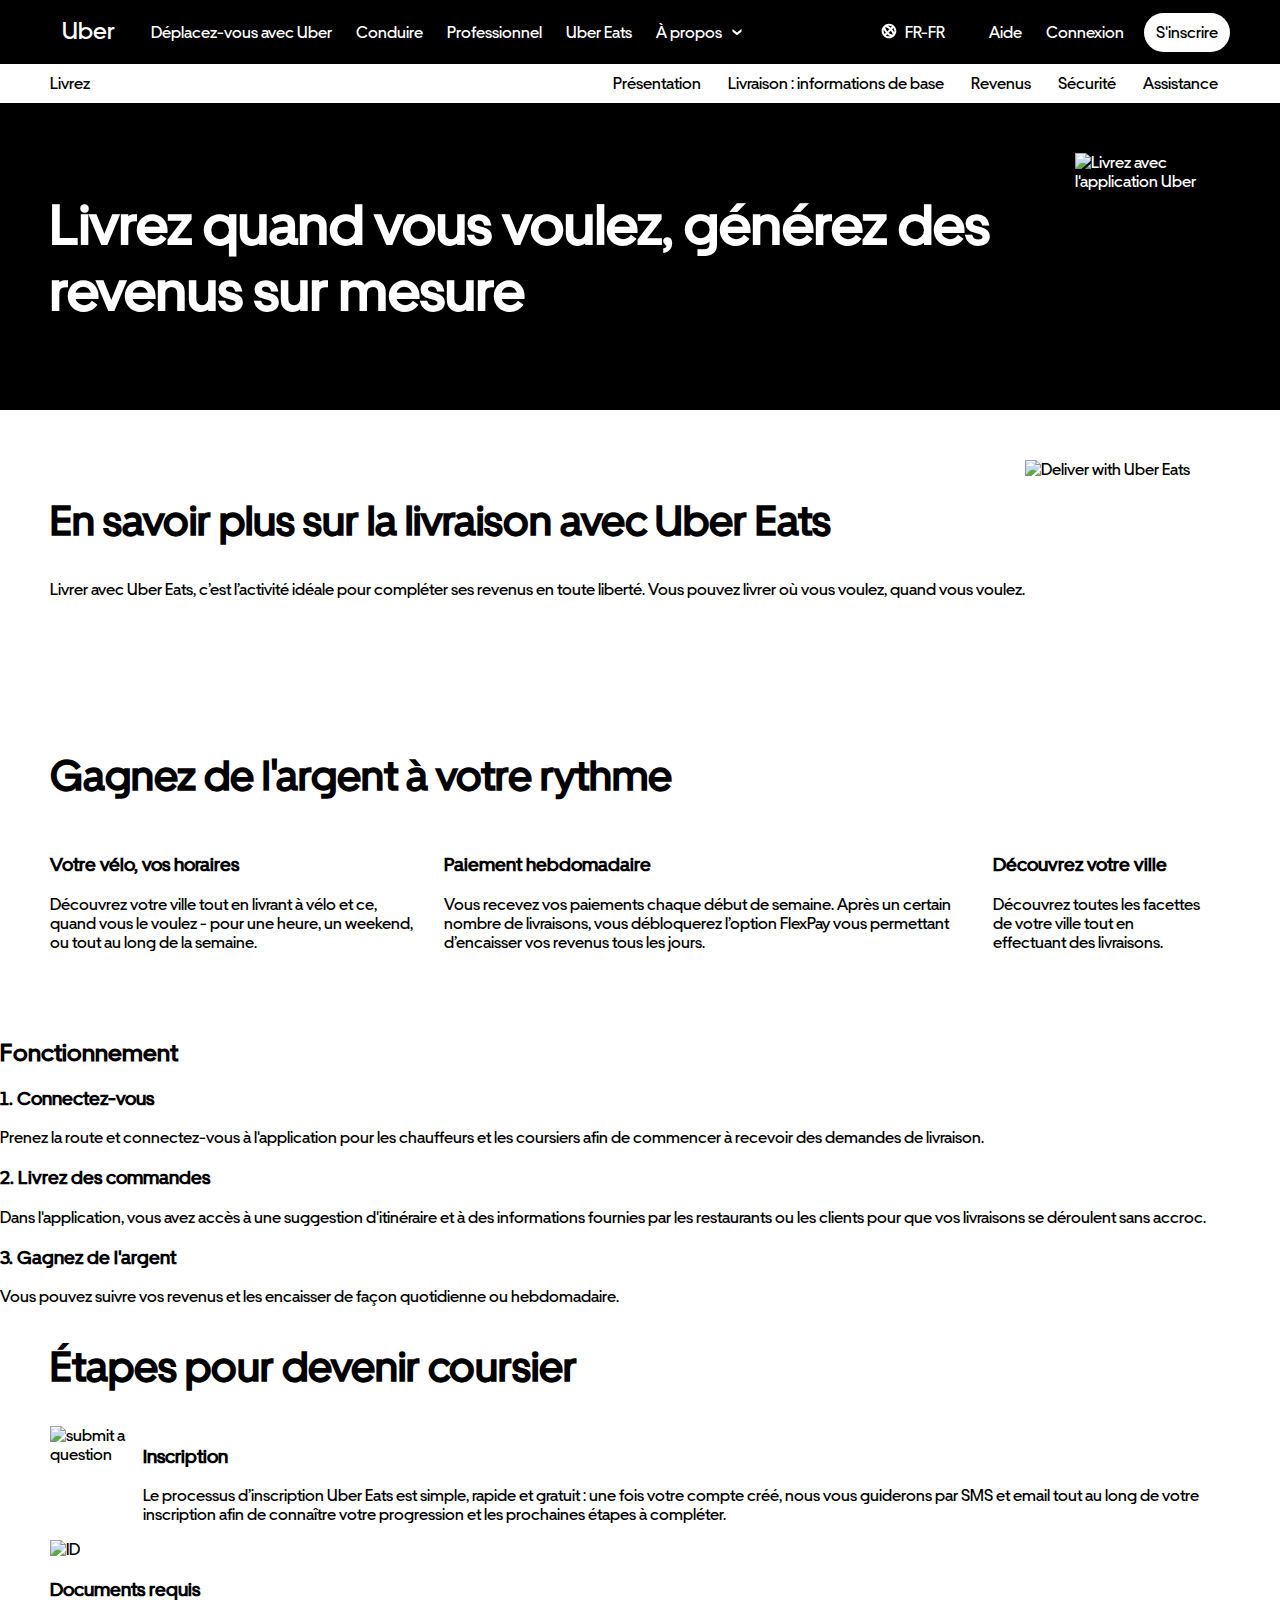
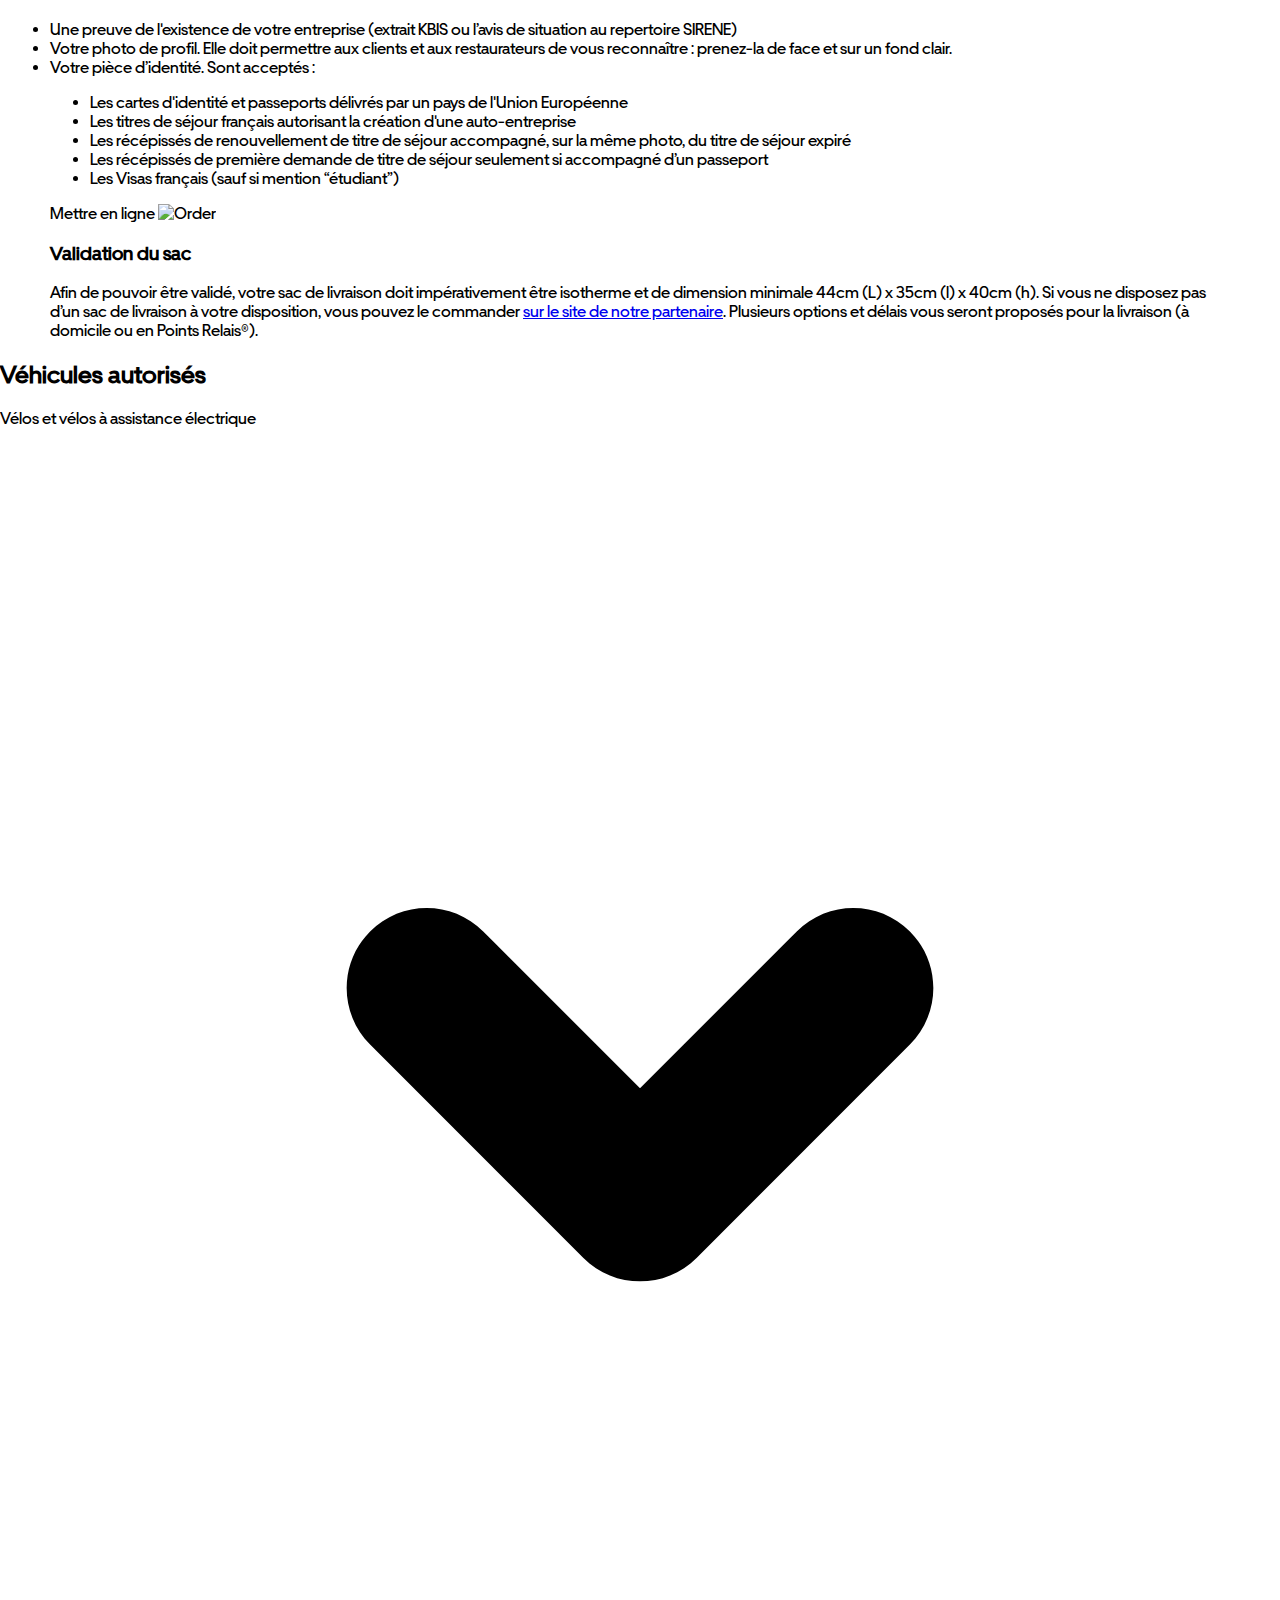
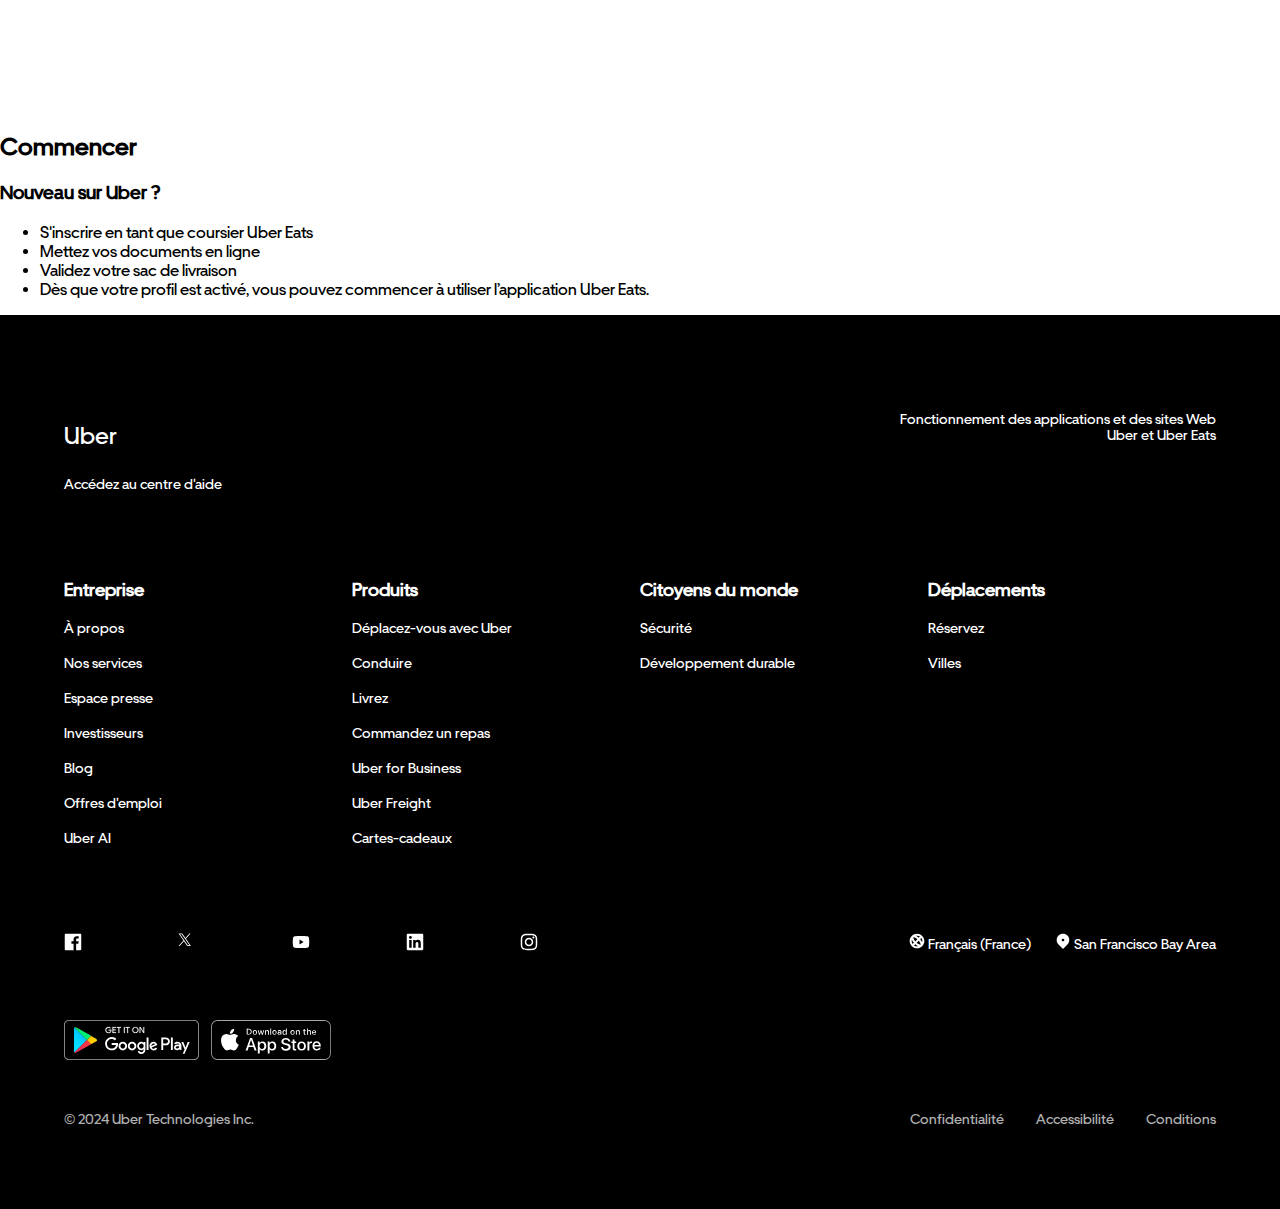
==== index.html @ 25566237 "Flèche svg dans à propos (header desktop)" ====
<!DOCTYPE html>
<html lang="en">

<head>
    <meta charset="UTF-8">
    <meta name="viewport" content="width=device-width, initial-scale=1.0">
    <link rel="stylesheet" href="index.css">
    <title>Les livraisons avec Uber Eats — Devenez votre propre patron | Uber</title>
</head>

<body>
    <!-- ###### Header by Mohamed ###### -->

    <header id="header-desktop">
        <nav class="header--top bg-black nav a-white">
            <div class="d-flex j-between px-50 header--top--container">
                <ul class="d-flex">
                    <div class="header-desktop--title m-t-auto m-b-auto"><a
                            href="https://www.uber.com/fr/fr/?uclick_id=36bb0f34-9712-4172-b954-062ac16986c2">Uber</a>
                    </div>
                    <div class="header--top--menu d-flex m-t-auto m-b-auto margin-b"><a class="bghover" href="https://m.uber.com/looking">Déplacez-vous
                            avec Uber</a> <a class="bghover" href="https://www.uber.com/fr/fr/drive/">Conduire</a> <a
                            class="bghover" href="https://www.uber.com/fr/fr/business/">Professionnel</a> <a
                            class="bghover" id="UberLink" href="https://www.ubereats.com/">Uber Eats</a>
                        <div class="d-flex header--about"> <a id="AboutLink" class="bghover" href="https://www.uber.com/fr/fr/about/">À propos <svg
                            class="c-white" width="18" height="18" viewBox="0 0 24 24" fill="white">
                            <path d="M18 8v3.8l-6 4.6-6-4.6V8l6 4.6L18 8Z" fill="currentColor"></path>
                        </svg></a><a id="MoreLink" class="bghover" href="https://www.uber.com/fr/fr/about/">Plus <svg
                            class="c-white" width="18" height="18" viewBox="0 0 24 24" fill="white">
                            <path d="M18 8v3.8l-6 4.6-6-4.6V8l6 4.6L18 8Z" fill="currentColor"></path>
                        </svg></a>  </div>
                    </div>
                </ul>
                <ul class="m-t-auto m-b-auto d-flex margin-b">
                    <a href="#" class="bghover header--lang-switcher d-flex c-white m-t-auto m-b-auto"> <svg width="16" height="16" viewBox="0 0 24 24"
                            fill="none">
                            <path
                                d="M12 1C5.9 1 1 5.9 1 12s4.9 11 11 11 11-4.9 11-11S18.1 1 12 1Zm8 11c0 .7-.1 1.4-.3 2-.6-1.5-1.6-3.1-3-4.7l1.8-1.8c1 1.3 1.5 2.8 1.5 4.5ZM6.5 6.5c1.3 0 3.6.8 6 2.9l-3.2 3.2C7.1 9.8 6.5 7.5 6.5 6.5Zm8.1 5c2.3 2.7 2.9 5 2.9 6-1.3 0-3.6-.8-6-2.9l3.1-3.1Zm1.9-6.1-1.9 1.9c-1.6-1.4-3.2-2.4-4.7-3 .7-.2 1.3-.3 2-.3 1.8 0 3.3.5 4.6 1.4ZM4 12c0-.7.1-1.4.3-2 .6 1.5 1.6 3.1 3 4.7l-1.8 1.8C4.5 15.2 4 13.7 4 12Zm3.5 6.6 1.9-1.9c1.6 1.4 3.2 2.4 4.7 3-.7.2-1.3.3-2 .3-1.8 0-3.3-.5-4.6-1.4Z"
                                fill="currentColor"></path>
                        </svg> FR-FR </a>
                    <div class="m-t-auto m-b-auto"> <a class="bghover" href="https://help.uber.com/">Aide</a></div>
                    <div class="m-t-auto m-b-auto"><a class="bghover" href="#" class="btn-login bg-none c-white border-none">Connexion</a></div>
                    <div class="m-t-auto m-b-auto"><a href="#" class="btn-register border-radius border-none">S'inscrire</a></div>
                </ul>
            </div>
        </nav>
        <nav class="nav">
            <div class="d-flex j-between my-10 px-50">
                <div> <span>Livrez</span> </div>
                <div class="margin-b"> <a class="c-black" href="https://www.uber.com/fr/fr/deliver/">Présentation</a> <a
                        class="c-black" href="https://www.uber.com/fr/fr/deliver/basics/">Livraison : informations de
                        base</a> <a class="c-black"
                        href="https://www.uber.com/fr/fr/deliver/basics/earnings/understanding-delivery-fares/">Revenus</a>
                    <a class="c-black"
                        href="https://www.uber.com/fr/fr/deliver/basics/before-you-start/staying-safe-with-the-uber-app/">Sécurité</a>
                    <a class="c-black"
                        href="https://www.uber.com/fr/fr/deliver/basics/before-you-start/how-to-get-support/">Assistance</a>
                </div>
            </div>
        </nav>
    </header>
    <header id="header-mobile">
        <nav class="header--top nav bg-black d-flex j-between px-20 py-10">
            <div class="header-mobile--title m-t-auto m-b-auto"> <a class="c-white" href="https://www.uber.com/fr/fr/">Uber</a> </div>
            <div class="d-flex">
                <div class="m-t-auto m-b-auto"><a href="#" class="btn-login bg-none c-white border-none">Connexion</a></div>
                <div class="m-t-auto m-b-auto"><a href="#" class="btn-register border-radius border-none">S'inscrire</a></div>
            </div>
        </nav>
        <nav class="d-flex px-20 py-10">
            <div>Livrez</div> <svg class="m-t-auto m-b-auto" width="10" height="10" viewBox="0 0 24 24" fill="none">
                <title>Chevron down</title>
                <path d="M22 6.9v3.8l-10 7.7-10-7.7V6.9l10 7.7 10-7.7Z" fill="currentColor"></path>
            </svg>
        </nav>
    </header>

    <!-- ###### Content by Tarek ###### -->

    <main>
        <div class="d-flex bg-black c-white p-50">
            <h1 class="size-56">Livrez quand vous voulez, générez des revenus sur mesure</h1>
            <img src="https://www.uber-assets.com/image/upload/f_auto,q_auto:eco,c_fill,h_552,w_552/v1670495515/assets/69/2878ac-8a8e-48fe-8e9a-cdcd73a3e263/original/Courier_With_Bags_v2.png"
                alt="Livrez avec l'application Uber" aria-hidden="true" role="presentation" class="css-ZwMiT">
        </div>
        <div class="d-flex p-50">
            <div>
                <h2 class="size-42">En savoir plus sur la livraison avec Uber Eats</h2>

                <p class="cmln__paragraph">Livrer avec Uber Eats, c’est l’activité idéale pour compléter ses revenus en
                    toute
                    liberté. Vous pouvez livrer où vous voulez, quand vous&nbsp;voulez.</p>
            </div>
            <img src="https://www.uber-assets.com/image/upload/f_auto,q_auto:eco,c_fill,h_368,w_552/v1617104233/assets/0e/f21ba5-c5b0-4365-a527-8640f59fbc96/original/UberIM_003072---mobile.jpg"
                alt="Deliver with Uber Eats" aria-hidden="true" role="presentation" class="css-ZwMiT">

        </div>

        <div class="p-50">
            <h2 class="size-42">Gagnez de l'argent à votre rythme</h2>

            <div id="main-div" class="d-flex">
                <div>
                    <h3 class="css-hMHLWU">Votre vélo, vos horaires</h3>

                    <p class="cmln__paragraph">Découvrez votre ville tout en livrant à vélo et ce, quand vous le voulez
                        -
                        pour une
                        heure, un weekend, ou tout au long de la&nbsp;semaine.</p>
                </div>

                <div>
                    <h3 class="css-hMHLWU">Paiement hebdomadaire</h3>

                    <p class="cmln__paragraph">Vous recevez vos paiements chaque début de semaine. Après un certain
                        nombre
                        de
                        livraisons, vous débloquerez l’option FlexPay vous permettant d’encaisser vos revenus tous
                        les&nbsp;jours.
                    </p>

                </div>

                <div>
                    <h3 class="css-hMHLWU">Découvrez votre ville</h3>

                    <p class="cmln__paragraph">Découvrez toutes les facettes de votre ville tout en effectuant
                        des&nbsp;livraisons.</p>

                </div>
            </div>
        </div>




        <h2 class="css-jmnQxd">Fonctionnement</h2>

        <h3 class="css-cEjZmB">1. Connectez-vous</h3>

        <p class="cmln__paragraph">Prenez la route et connectez-vous à l'application pour les chauffeurs et les
            coursiers afin de commencer à recevoir des demandes de&nbsp;livraison.</p>

        <h3 class="css-cEjZmB">2. Livrez des commandes</h3>

        <p class="cmln__paragraph">Dans l'application, vous avez accès à une suggestion d'itinéraire et à des
            informations fournies par les restaurants ou les clients pour que vos livraisons se déroulent
            sans&nbsp;accroc.</p>

        <h3 class="css-cEjZmB">3. Gagnez de l'argent</h3>

        <p class="cmln__paragraph">Vous pouvez suivre vos revenus et les encaisser de façon quotidienne
            ou&nbsp;hebdomadaire.</p>


            <div class="px-50">
                <h2 class="size-42">Étapes pour devenir coursier</h2>
        
                <div class="d-flex margin-b">
                    <img src="https://www.uber-assets.com/image/upload/q_auto:eco,c_fill,h_478,w_848/v1561655777/assets/85/203ae6-3d6a-4f30-8cba-4a927cf47d9c/original/DE1.2_Submit-a-question.svg"
                        alt="submit a question" aria-hidden="true" role="presentation" class="css-ZwMiT">
                    <div>
                        <h3 class="css-cEjZmB">Inscription</h3>
                        <p class="cmln__paragraph">Le processus d’inscription Uber Eats est simple, rapide et gratuit : une fois
                            votre
                            compte créé, nous vous guiderons par SMS et email tout au long de votre inscription afin de
                            connaître votre
                            progression et les prochaines étapes à&nbsp;compléter.</p>
                    </div>
                </div>
        
                <img src="https://www.uber-assets.com/image/upload/q_auto:eco,c_fill,h_478,w_848/v1561663109/assets/89/b1bb43-5127-4b22-ada7-7de135133b68/original/DE4.3_ID.svg"
                    alt="ID" aria-hidden="true" role="presentation" class="css-ZwMiT">
                <h3 class="css-cEjZmB">Documents requis</h3>
        
                <li class="cmln__list-item">Une preuve de l'existence de votre entreprise
                    (extrait KBIS ou l’avis de situation au repertoire&nbsp;SIRENE)</li>
                <li class="cmln__list-item">Votre photo de profil. Elle doit permettre aux clients et aux restaurateurs de vous
                    reconnaître : prenez-la de face et sur un fond&nbsp;clair.</li>
                <li class="cmln__list-item">Votre pièce d’identité. Sont acceptés :
                    <ul class="cmln__list">
                        <li class="cmln__list-item">Les cartes d'identité et passeports délivrés par un pays de l'Union
                            Européenne
                        </li>
                        <li class="cmln__list-item">Les titres de séjour français autorisant la création d'une auto-entreprise
                        </li>
                        <li class="cmln__list-item">Les récépissés de renouvellement de titre de séjour accompagné, sur la même
                            photo, du titre de séjour expiré</li>
                        <li class="cmln__list-item">Les récépissés de première demande de titre de séjour seulement si
                            accompagné
                            d’un passeport</li>
                        <li class="cmln__list-item">Les Visas français (sauf si mention&nbsp;“étudiant”)</li>
                    </ul>
                </li>
                <span data-testid="text-cta" class="css-ePstdz">Mettre en ligne</span>
        
                <img src="https://www.uber-assets.com/image/upload/q_auto:eco,c_fill,h_478,w_848/v1561667384/assets/a7/2bf58c-62a7-4f0a-b02a-ca7a2f1eb1c1/original/DPE2.1_order.svg"
                    alt="Order" aria-hidden="true" role="presentation" class="css-ZwMiT">
                <h3 class="css-cEjZmB">Validation du sac</h3>
                <p class="cmln__paragraph">Afin de pouvoir être validé, votre sac de livraison doit impérativement être
                    isotherme et
                    de dimension minimale 44cm (L) x 35cm (l) x 40cm (h). Si vous ne disposez pas d’un sac de livraison à votre
                    disposition, vous pouvez le commander <a class="cmln__link" href="https://uberfr.wearyourebrand.com/fr">sur
                        le
                        site de notre partenaire</a>. Plusieurs options et délais vous seront proposés pour la livraison (à
                    domicile
                    ou en Points&nbsp;Relais®).</p>
            </div>
        
            <h2 class="css-jmnQxd">Véhicules autorisés</h2>
            <div tabindex="0" role="button" aria-expanded="false" class="css-kmayiX">Vélos et vélos à assistance électrique<svg
                    viewBox="0 0 24 24" title="Expand" class="css-keOUxx">
                    <g class="css-ePdgqe"><svg data-baseweb="icon" title="Down Small" viewBox="0 0 24 24" class="css-juLsjX">
                            <title>Down Small</title>
                            <path fill-rule="evenodd" clip-rule="evenodd"
                                d="M10.9394 15.5607C11.5252 16.1464 12.4749 16.1464 13.0607 15.5607L17.0607 11.5607C17.6465 10.9749 17.6465 10.0251 17.0607 9.43934C16.4749 8.85355 15.5252 8.85355 14.9394 9.43934L12 12.3787L9.06069 9.43934C8.4749 8.85355 7.52515 8.85355 6.93937 9.43934C6.35358 10.0251 6.35358 10.9749 6.93937 11.5607L10.9394 15.5607Z">
                            </path>
                        </svg></g>
                </svg></div>
        
            <h2 class="css-jmnQxd">Commencer</h2>
        
            <h3 class="css-cEjZmB">Nouveau sur Uber ?</h3>
            <ul class="cmln__list">
                <li class="cmln__list-item">S'inscrire en tant que coursier Uber&nbsp;Eats</li>
                <li class="cmln__list-item">Mettez vos documents en&nbsp;ligne</li>
                <li class="cmln__list-item">Validez votre sac de&nbsp;livraison</li>
                <li class="cmln__list-item">Dès que votre profil est activé, vous pouvez commencer à utiliser l’application
                    Uber&nbsp;Eats.</li>
            </ul>

    </main>

    <!-- ###### Footer by Anthony ###### -->

    <footer>
        <section class="footer--top">
            <div class="footer--title">
                <p class="footer--title--text">Fonctionnement des applications et des sites Web Uber et Uber Eats</p>
            </div>
            <div class="footer--help">
                <p class="footer--help--title">Uber</p>
                <a href="#" class="help">Accédez au centre d'aide</a>
            </div>
        </section>
        <section class="footer--middle">
            <nav class="footer--menu">
                <ul class="footer--menu--categories">
                    <li class="footer--menu--category">
                        <ul class="footer--menu--category--items">
                            <li class="footer--menu--category--title">
                                <p>Entreprise</p>
                            </li>
                            <li class="footer--menu--category--item">
                                <a href="#" class="">À propos</a>
                            </li>
                            <li class="footer--menu--category--item">
                                <a href="#" class="">Nos services</a>
                            </li>
                            <li class="footer--menu--category--item">
                                <a href="#" class="">Espace presse</a>
                            </li>
                            <li class="footer--menu--category--item">
                                <a href="#" class="">Investisseurs</a>
                            </li>
                            <li class="footer--menu--category--item">
                                <a href="#" class="">Blog</a>
                            </li>
                            <li class="footer--menu--category--item">
                                <a href="#" class="">Offres d'emploi</a>
                            </li>
                            <li class="footer--menu--category--item">
                                <a href="#" class="">Uber AI</a>
                            </li>
                        </ul>
                    </li>
                    <li class="footer--menu--category">
                        <ul class="footer--menu--category--items">
                            <li class="footer--menu--category--title">
                                <p>Produits</p>
                            </li>
                            <li class="footer--menu--category--item">
                                <a href="#" class="">Déplacez-vous avec Uber</a>
                            </li>
                            <li class="footer--menu--category--item">
                                <a href="#" class="">Conduire</a>
                            </li>
                            <li class="footer--menu--category--item">
                                <a href="#" class="">Livrez</a>
                            </li>
                            <li class="footer--menu--category--item">
                                <a href="#" class="">Commandez un repas</a>
                            </li>
                            <li class="footer--menu--category--item">
                                <a href="#" class="">Uber for Business</a>
                            </li>
                            <li class="footer--menu--category--item">
                                <a href="#" class="">Uber Freight</a>
                            </li>
                            <li class="footer--menu--category--item">
                                <a href="#" class="">Cartes-cadeaux</a>
                            </li>
                        </ul>
                    </li>
                    <li class="footer--menu--category">
                        <ul class="footer--menu--category--items">
                            <li class="footer--menu--category--title">
                                <p>Citoyens du monde</p>
                            </li>
                            <li class="footer--menu--category--item">
                                <a href="#" class="">Sécurité</a>
                            </li>
                            <li class="footer--menu--category--item">
                                <a href="#" class="">Développement durable</a>
                            </li>
                        </ul>
                    </li>
                    <li class="footer--menu--category">
                        <ul class="footer--menu--category--items">
                            <li class="footer--menu--category--title">
                                <p>Déplacements</p>
                            </li>
                            <li class="footer--menu--category--item">
                                <a href="#" class="">Réservez</a>
                            </li>
                            <li class="footer--menu--category--item">
                                <a href="#" class="">Villes</a>
                            </li>
                        </ul>
                    </li>
                </ul>
            </nav>
        </section>
        <section class="footer--bottom">
            <div class="uber--networks">
                <div class="socialmedia">
                    <a href="" id="facebook">
                        <svg width="1em" height="1em" viewBox="0 0 24 24" fill="none">
                            <title>facebook</title>
                            <path
                                d="M21.79 1H2.21C1.54 1 1 1.54 1 2.21v19.57c0 .68.54 1.22 1.21 1.22h10.54v-8.51H9.9v-3.33h2.86V8.71c0-2.84 1.74-4.39 4.27-4.39.85 0 1.71.04 2.56.13v2.97h-1.75c-1.38 0-1.65.65-1.65 1.62v2.12h3.3l-.43 3.33h-2.89V23h5.61c.67 0 1.21-.54 1.21-1.21V2.21C23 1.54 22.46 1 21.79 1Z"
                                fill="currentColor">
                            </path>
                        </svg>
                    </a>
                    <a href="" id="twitter"><svg width="1em" height="1em" viewBox="0 0 24 24" fill="none">
                            <svg width="1em" height="1em" viewBox="0 0 24 24" fill="none">
                                <title>twitter</title>
                                <path
                                    d="M14.094 10.317 22.28 1H20.34l-7.11 8.088L7.557 1H1.01l8.583 12.231L1.01 23H2.95l7.503-8.543L16.446 23h6.546M3.649 2.432h2.978L20.34 21.639h-2.98"
                                    fill="currentColor">
                                </path>
                            </svg>
                    </a>
                    <a href="" id="youtube">
                        <svg width="1em" height="1em" viewBox="0 0 24 24" fill="none">
                            <title>youtube</title>
                            <path
                                d="M23 12s0-3.85-.46-5.58c-.25-.95-1-1.7-1.94-1.96C18.88 4 12 4 12 4s-6.88 0-8.6.46c-.95.25-1.69 1.01-1.94 1.96C1 8.15 1 12 1 12s.04 3.85.5 5.58c.25.95 1 1.7 1.95 1.96 1.71.46 8.59.46 8.59.46s6.88 0 8.6-.46c.95-.25 1.69-1.01 1.94-1.96.46-1.73.42-5.58.42-5.58Zm-13 3.27V8.73L15.5 12 10 15.27Z"
                                fill="currentColor">
                            </path>
                        </svg>
                    </a>
                    <a href="" id="linkedin">
                        <svg width="1em" height="1em" viewBox="0 0 24 24" fill="none">
                            <title>linkedin</title>
                            <path
                                d="M21.37 1H2.62C1.73 1 1 1.71 1 2.58v18.83c0 .88.73 1.59 1.62 1.59h18.75c.9 0 1.63-.71 1.63-1.59V2.58C23 1.71 22.27 1 21.37 1ZM7.53 19.75H4.26V9.25h3.27v10.5ZM5.89 7.81C4.85 7.81 4 6.96 4 5.92s.84-1.89 1.89-1.89c1.04 0 1.89.85 1.89 1.89.01 1.04-.84 1.89-1.89 1.89Zm13.86 11.94h-3.26v-5.1c0-1.22-.02-2.78-1.7-2.78-1.7 0-1.96 1.33-1.96 2.7v5.19H9.57V9.26h3.13v1.43h.04c.44-.83 1.5-1.7 3.09-1.7 3.3 0 3.91 2.17 3.91 5v5.76h.01Z"
                                fill="currentColor">
                            </path>
                        </svg>
                    </a>
                    <a href="" id="instagram">
                        <svg width="1em" height="1em" viewBox="0 0 24 24" fill="none">
                            <title>instagram</title>
                            <g fill="currentColor">
                                <path
                                    d="M21.15 2.85C19.05.74 16.23 1 12 1 8.04 1 5 .69 2.85 2.85.74 4.95 1 7.77 1 12c0 3.95-.31 7 1.85 9.15C4.95 23.26 7.77 23 12 23c3.96 0 7 .31 9.15-1.85C23.25 19.05 23 16.23 23 12c0-4.31.24-7.07-1.85-9.15Zm-1.4 16.9c-1.37 1.37-3.18 1.27-7.75 1.27-4.29 0-6.34.15-7.75-1.27-1.44-1.44-1.27-3.51-1.27-7.75 0-4.23-.15-6.33 1.27-7.75C5.66 2.84 7.6 2.98 12 2.98c4.23 0 6.33-.15 7.75 1.27 1.38 1.38 1.27 3.22 1.27 7.75 0 4.24.15 6.34-1.27 7.75Z">
                                </path>
                                <path
                                    d="M12 6.35a5.65 5.65 0 1 0 .001 11.301A5.65 5.65 0 0 0 12 6.35Zm0 9.32c-2.02 0-3.67-1.64-3.67-3.67 0-2.03 1.64-3.67 3.67-3.67 2.03 0 3.67 1.64 3.67 3.67 0 2.02-1.65 3.67-3.67 3.67ZM17.87 4.81c-.73 0-1.32.59-1.32 1.32 0 .73.59 1.32 1.32 1.32.73 0 1.32-.59 1.32-1.32 0-.73-.59-1.32-1.32-1.32Z">
                                </path>
                            </g>
                        </svg>
                    </a>
                </div>
                <div class="location-info">
                    <a href="#" class="location--info--language">
                        <svg width="16" height="16" viewBox="0 0 24 24" fill="none">
                            <title>Globe</title>
                            <path
                                d="M12 1C5.9 1 1 5.9 1 12s4.9 11 11 11 11-4.9 11-11S18.1 1 12 1Zm8 11c0 .7-.1 1.4-.3 2-.6-1.5-1.6-3.1-3-4.7l1.8-1.8c1 1.3 1.5 2.8 1.5 4.5ZM6.5 6.5c1.3 0 3.6.8 6 2.9l-3.2 3.2C7.1 9.8 6.5 7.5 6.5 6.5Zm8.1 5c2.3 2.7 2.9 5 2.9 6-1.3 0-3.6-.8-6-2.9l3.1-3.1Zm1.9-6.1-1.9 1.9c-1.6-1.4-3.2-2.4-4.7-3 .7-.2 1.3-.3 2-.3 1.8 0 3.3.5 4.6 1.4ZM4 12c0-.7.1-1.4.3-2 .6 1.5 1.6 3.1 3 4.7l-1.8 1.8C4.5 15.2 4 13.7 4 12Zm3.5 6.6 1.9-1.9c1.6 1.4 3.2 2.4 4.7 3-.7.2-1.3.3-2 .3-1.8 0-3.3-.5-4.6-1.4Z"
                                fill="currentColor"></path>
                        </svg>
                        <span>Français (France)</span>
                    </a>
                    <a href="#" class="location--info--country">
                        <svg width="16" height="16" viewBox="0 0 24 24" fill="none">
                            <title>Location marker</title>
                            <path
                                d="M18.7 3.8C15 .1 9 .1 5.3 3.8c-3.7 3.7-3.7 9.8 0 13.5L12 24l6.7-6.8c3.7-3.6 3.7-9.7 0-13.4ZM12 12.5c-1.1 0-2-.9-2-2s.9-2 2-2 2 .9 2 2-.9 2-2 2Z"
                                fill="currentColor"></path>
                        </svg>
                        <span>San Francisco Bay Area</span>
                    </a>
                </div>
            </div>
            <div class="download-app">
                <a href=""><img src="./googleplay.svg" alt="Télécharger l'application Uber pour Android"
                        role="presentation" aria-hidden="true">
                </a>
                <a href=""><img src="./appstore.svg" alt="Télécharger l'application Uber pour iOS" role="presentation"
                        aria-hidden="true">
                </a>
            </div>
            <div class="copyright-links">
                <div class="copyright-links--left">
                    <span>© 2024 Uber Technologies Inc.</span>
                </div>
                <div class="copyright-links--right">
                    <a href="">Confidentialité</a>
                    <a href="">Accessibilité</a>
                    <a href="">Conditions</a>
                </div>
            </div>
        </section>
    </footer>
</body>

</html>
---- index.css ----
/* ------------ GENERAL ------------ */

@font-face {
    font-family: 'Uber Move';
    src: url(./UberMoveMedium.otf);
}

@font-face {
    font-family: 'Uber Move Bold';
    src: url(./UberMoveBold.otf);
}

:root {
    --noir: #000000;
    --blanc: #ffffff;
    --grisclair: #e2e2e2;
    --gris: #afafaf;
    --grisfonce: #282828;
    --grismoyen: #4b4b4b;
    --font1: 'Uber Move', 'Helvetica', 'Arial', sans-serif;
}

body {
    font-family: var(--font1);
    margin: 0;
}

/* ------------ HEADER ------------ */

/* nav */
header ul {
    padding: 0;
}

header .nav a {
    text-decoration: none;
}

header .a-white a {
    color: white;
}

/* background */
.bg-black {
    background-color: #000000;
}

.bg-none {
    background: none;
}

/* color*/
.c-white {
    color: white;
}

.c-black {
    color: black;
}

/* text */
.text-decoration-none {
    text-decoration: none;
}

.j-around {
    justify-content: space-around;
}

.j-between {
    justify-content: space-between;
}

/* display */
.d-flex {
    display: flex;
}

/*margin*/
.my-10 {
    margin-top: 10px;
    margin-bottom: 10px;
}

.m-t-auto {
    margin-top: auto;
}

.m-b-auto {
    margin-bottom: auto;
}

.px-20 {
    padding-left: 20px;
    padding-right: 20px;
}

.py-10 {
    padding-top: 10px;
    padding-bottom: 10px;
}

.px-50 {
    padding-left: 50px;
    padding-right: 50px;
}

/* border */
.border-none {
    border: none;
}

.border-radius {
    border-radius: 20px 20px;
    padding-top: 5px;
    padding-bottom: 5px;
    padding-left: 10;
    padding-right: 10px;
}

#header-mobile {
    display: none;
}

#header-mobile .header--top {
    height: 44px;
}

#header-desktop .header--top {
    height: 64px;
    display: flex;
    align-items: center;
}

#header-desktop .header--top--container {
    min-width: 1081px;
    max-width: 1280px;
    margin: auto;
    justify-content: space-between;
    width: 100%;
    height: 100%;
}

#header-desktop .header--top--menu {
    height: 29px;
    align-items: center;
}

.header-desktop--title, .header-mobile--title {
    font-size: 24px;
}

.header-desktop--title {
    margin-right: 12px;
    position: relative;
    bottom: 2px;
}

header .btn-login, header .btn-register {
    padding: 10px 12px;
    font-family: var(--font1);
    text-decoration: none;
}

#header-desktop .btn-register {
    margin-left: 8px;
}

header .btn-register {
    color: var(--noir) !important;
    background-color: var(--blanc);
}

header .btn-register:hover {
    background-color: var(--grisclair);
}

header .header--lang-switcher {
    gap: 8px;
    margin-right: 20px;;
}

#header-desktop a {
    padding: 10px 12px;
    border-radius: 30px;
    transition: all 0.5s;
}

.header--about {
    align-items: center;
}

#header-desktop a.bghover:hover {
    background-color: var(--grisfonce) !important;
}

#AboutLink {
    display: flex;
    gap: 6px;
}

#MoreLink {
    display: none;
}

/*-------- MAIN --------- */

/* display */
.d-flex {
    display: flex;
}

/*background*/
.bg-black {
    background-color: black;
}

/* color */
.c-white {
    color: white;
}

.p-50 {
    padding: 50px;
}

.size-56 {
    font-size: 56px;
}

.size-42 {
    font-size: 42px;
}

#main-div>div {
    margin-right: 20px;
}

/* ------------ FOOTER ------------ */

footer {
    background-color: var(--noir);
    color: var(--blanc);
    width: 100%;
    position: absolute;
    left: 0;
    width: 1280px;
    padding: 64px calc(50% - 640px);
}

footer section {
    margin: auto;
    max-width: 1152px;
    padding: 18px 12px;
}

footer ul {
    list-style-type: none;
}

footer * a,
footer * p {
    font-size: 14px;
}

footer * a {
    text-decoration: none;
    color: var(--blanc);
}

footer section.footer--top {
    display: flex;
    justify-content: space-between;
}

footer div.footer--title {
    order: 2;
    text-align: right;
    width: 30%;
}

div.footer--help {
    height: 112px;
}

p.footer--help--title {
    font-size: 24px;
}

footer nav.footer--menu ul.footer--menu--categories {
    display: flex;
    justify-content: space-between;
    padding-left: 0;
    width: 100%;
    flex: 1 1 0px;
}

footer nav.footer--menu li {
    padding-left: 0;
    flex-basis: 100%;
}

footer nav.footer--menu ul {
    padding-left: 0;
}

footer li.footer--menu--category--title p {
    font-size: 18px;
    font-weight: bold;
}

footer li.footer--menu--category--item {
    margin-bottom: 16px;
}

footer div.uber--networks {
    display: flex;
    justify-content: space-between;
    padding: 18px 0;
}

footer div.uber--networks div.socialmedia {
    display: flex;
    width: 60%;
    gap: 96px;
    justify-content: left;
}

footer div.uber--networks div.socialmedia svg {
    font-size: 18px;
}

footer div.uber--networks div.location-info {
    display: flex;
    width: 40%;
    gap: 24px;
    justify-content: right;
}

footer div.download-app {
    display: flex;
    gap: 12px;
    justify-content: left;
    padding: 48px 0;
}

footer div.download-app img {
    height: 40px;
}

footer div.copyright-links {
    color: var(--gris);
    font-size: 14px;
    font-weight: 100;
    display: flex;
    justify-content: space-between;
}

footer div.copyright-links--right {
    display: flex;
    justify-content: right;
    gap: 32px;
    width: 70%;
}

footer div.copyright-links--right a {
    color: var(--gris);
    font-size: 14px;
    font-weight: 100;
}

/* ------------ RESPONSIVE ------------ */

@media screen and (max-width: 1204px) {
    #MoreLink, #UberLink {
        display: none;
    }

    #AboutLink {
        display: initial;
    }
}

@media screen and (max-width: 1174px) {
    #UberLink, #AboutLink {
        display: none;
    }

    #MoreLink {
        display: initial;
    }
}

@media screen and (max-width: 1135px) {
    #header-desktop {
        display: none;
    }

    #header-mobile {
        display: block;
    }

    footer {
        padding: 24px !important;
        width: 100% !important;
    }

    footer section {
        max-width: calc(100% - 8px);
    }

    footer section.footer--top,
    footer div.uber--networks,
    footer div.copyright-links {
        flex-direction: column;
    }

    p.footer--title--text {
        text-align: left;
    }

    ul.footer--menu--categories {
        width: 68% !important;
        flex-wrap: wrap;
    }

    li.footer--menu--category {
        flex-basis: 50% !important;
    }

    footer div.location-info {
        flex-direction: column;
        margin: 48px 0 14px 0;
        gap: 16px !important;
    }

    footer div.copyright-links {
        flex-direction: column;
    }

    footer div.copyright-links--right {
        justify-content: left !important;
        margin-top: 48px;
    }
}

@media screen and (max-width: 600px) {
    ul.footer--menu--categories {
        width: 68% !important;
        flex-wrap: wrap;
    }

    li.footer--menu--category {
        flex-basis: 100% !important;
    }

    footer div.socialmedia {
        justify-content: space-between !important;
        width: calc(100% - 48px) !important;
        gap: initial !important;
    }
}
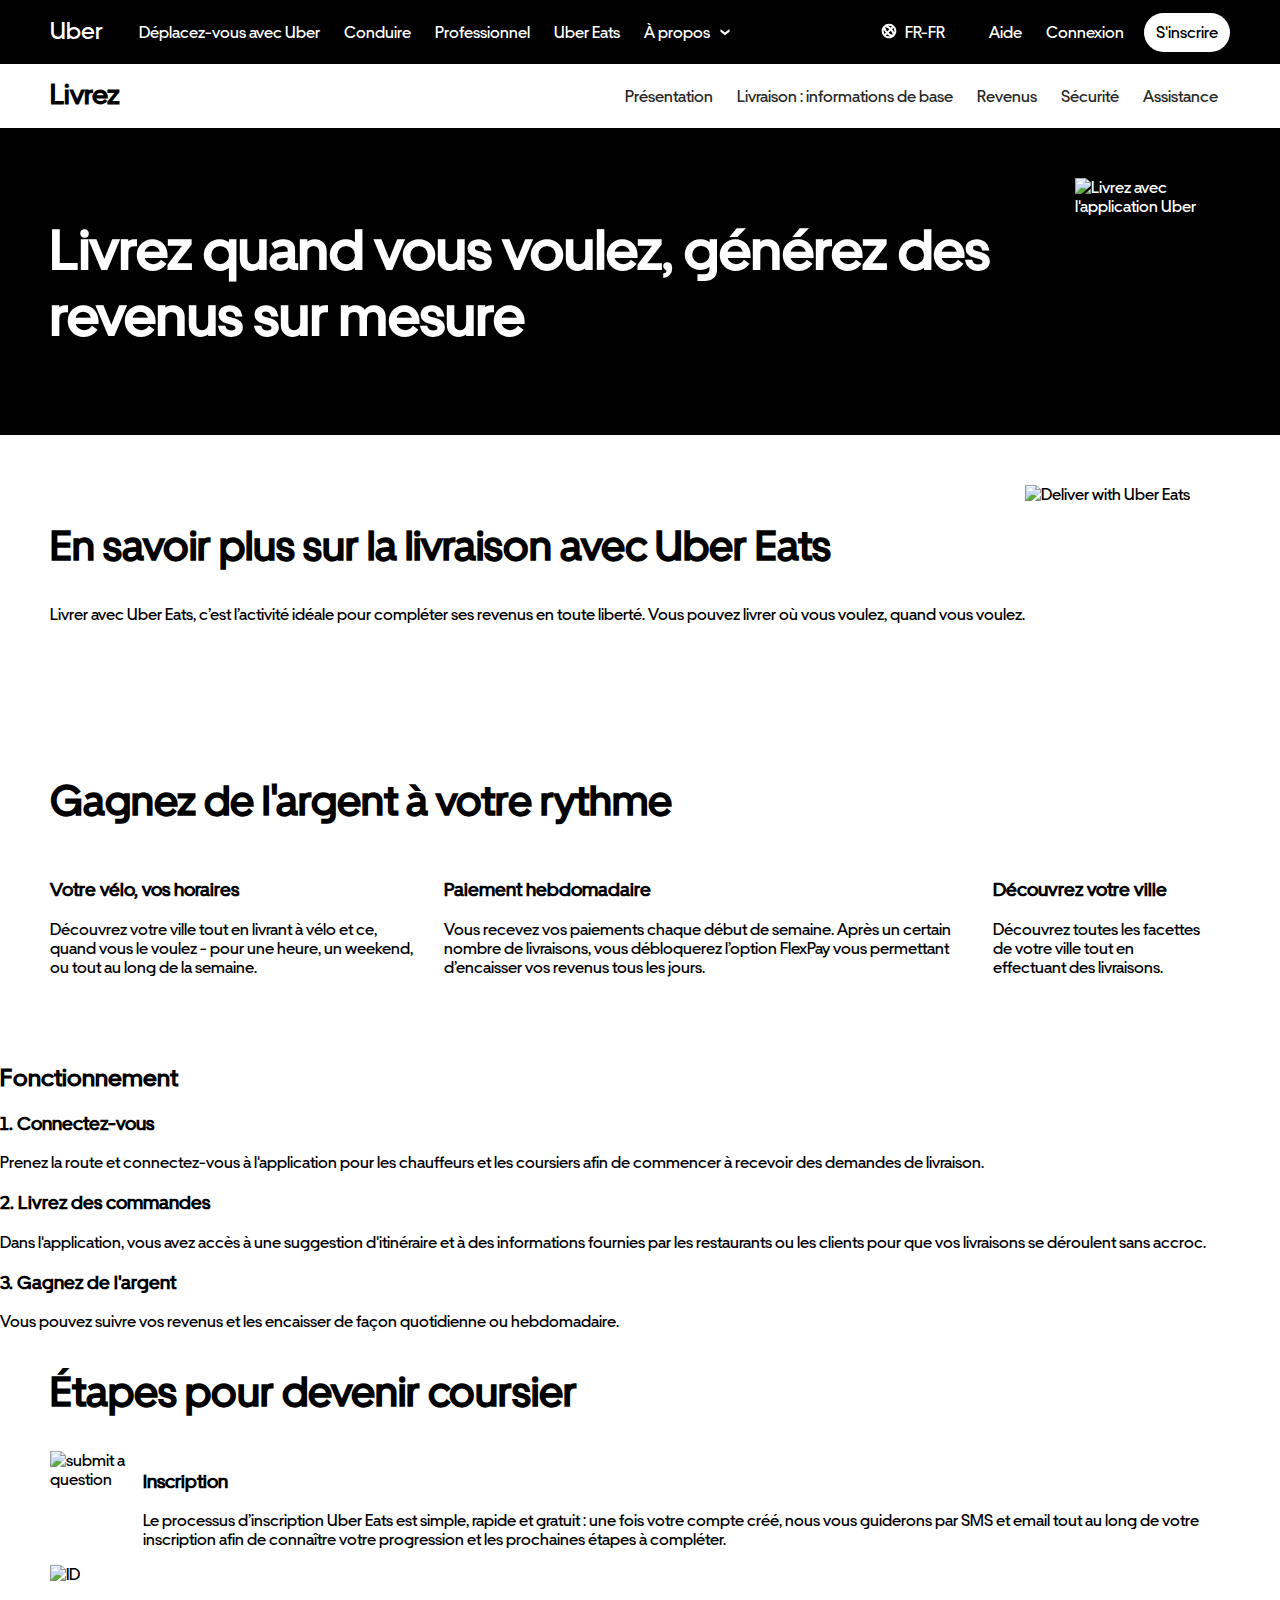
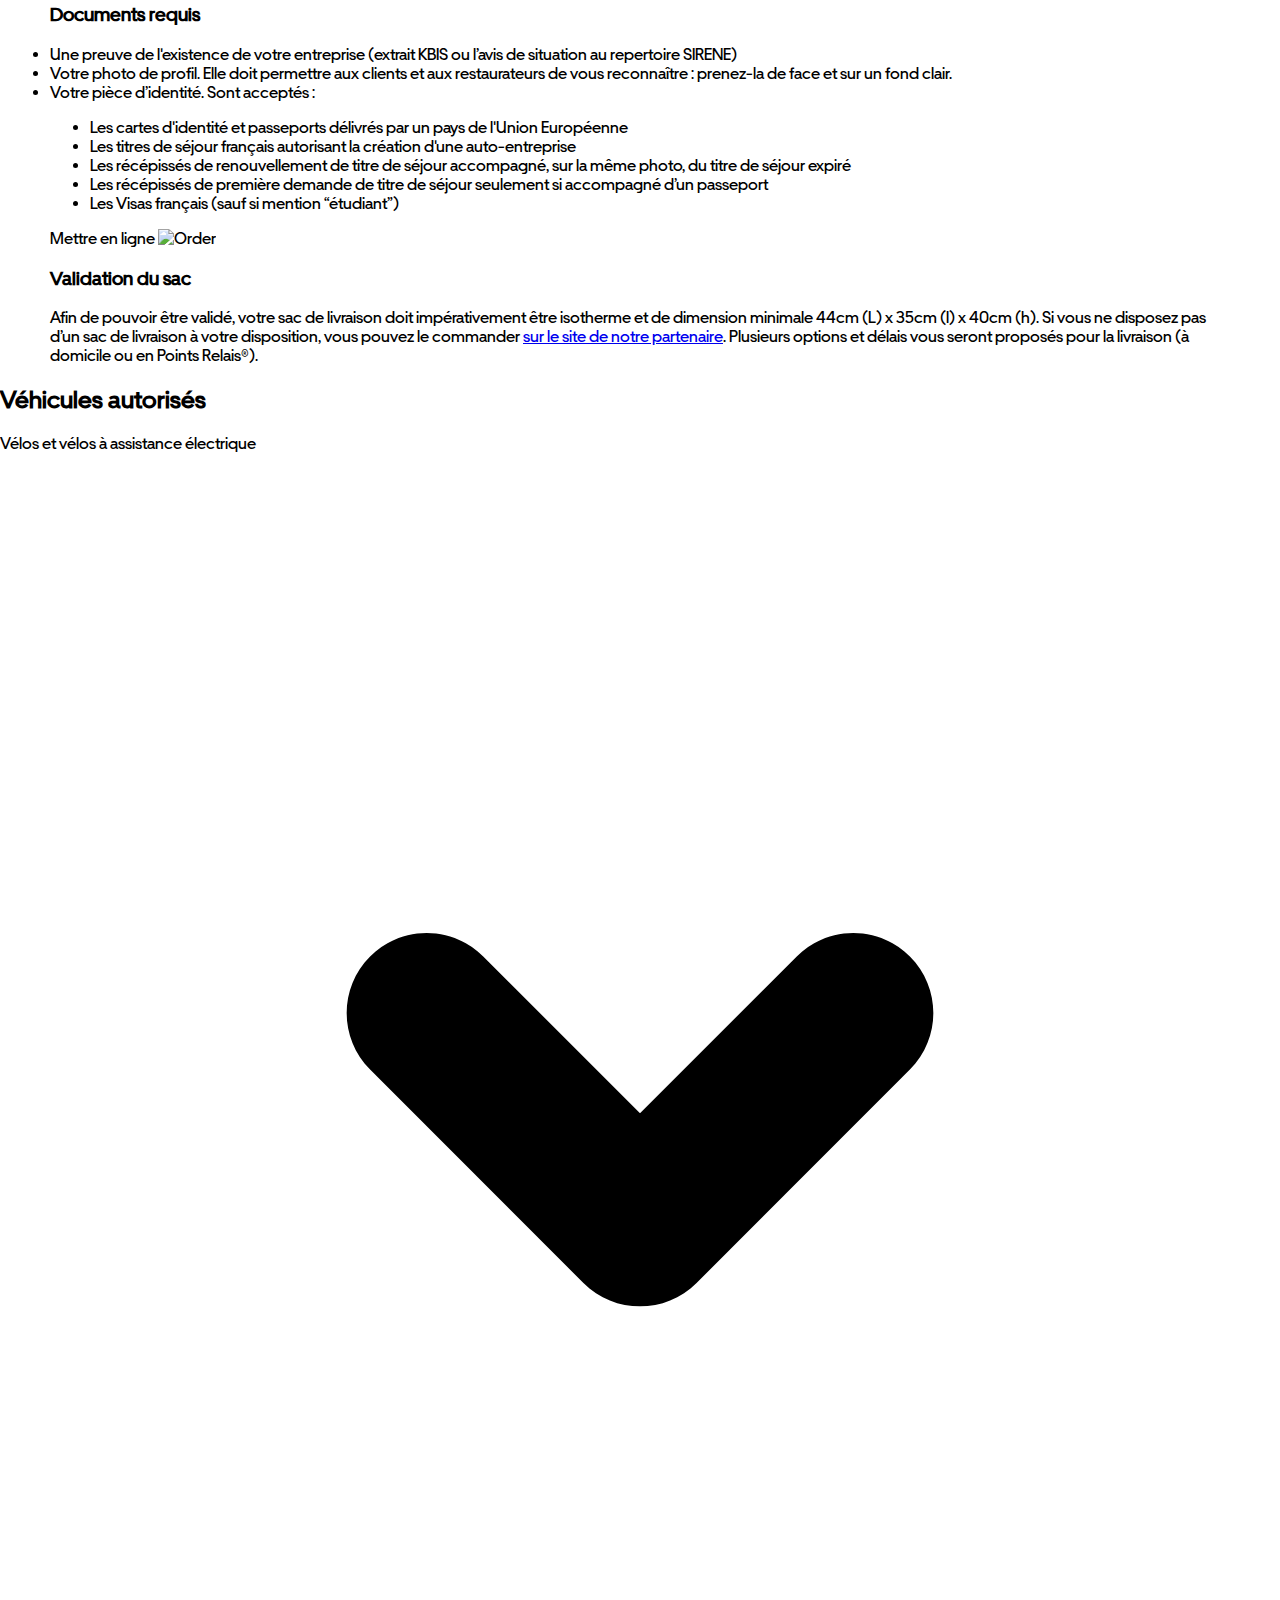
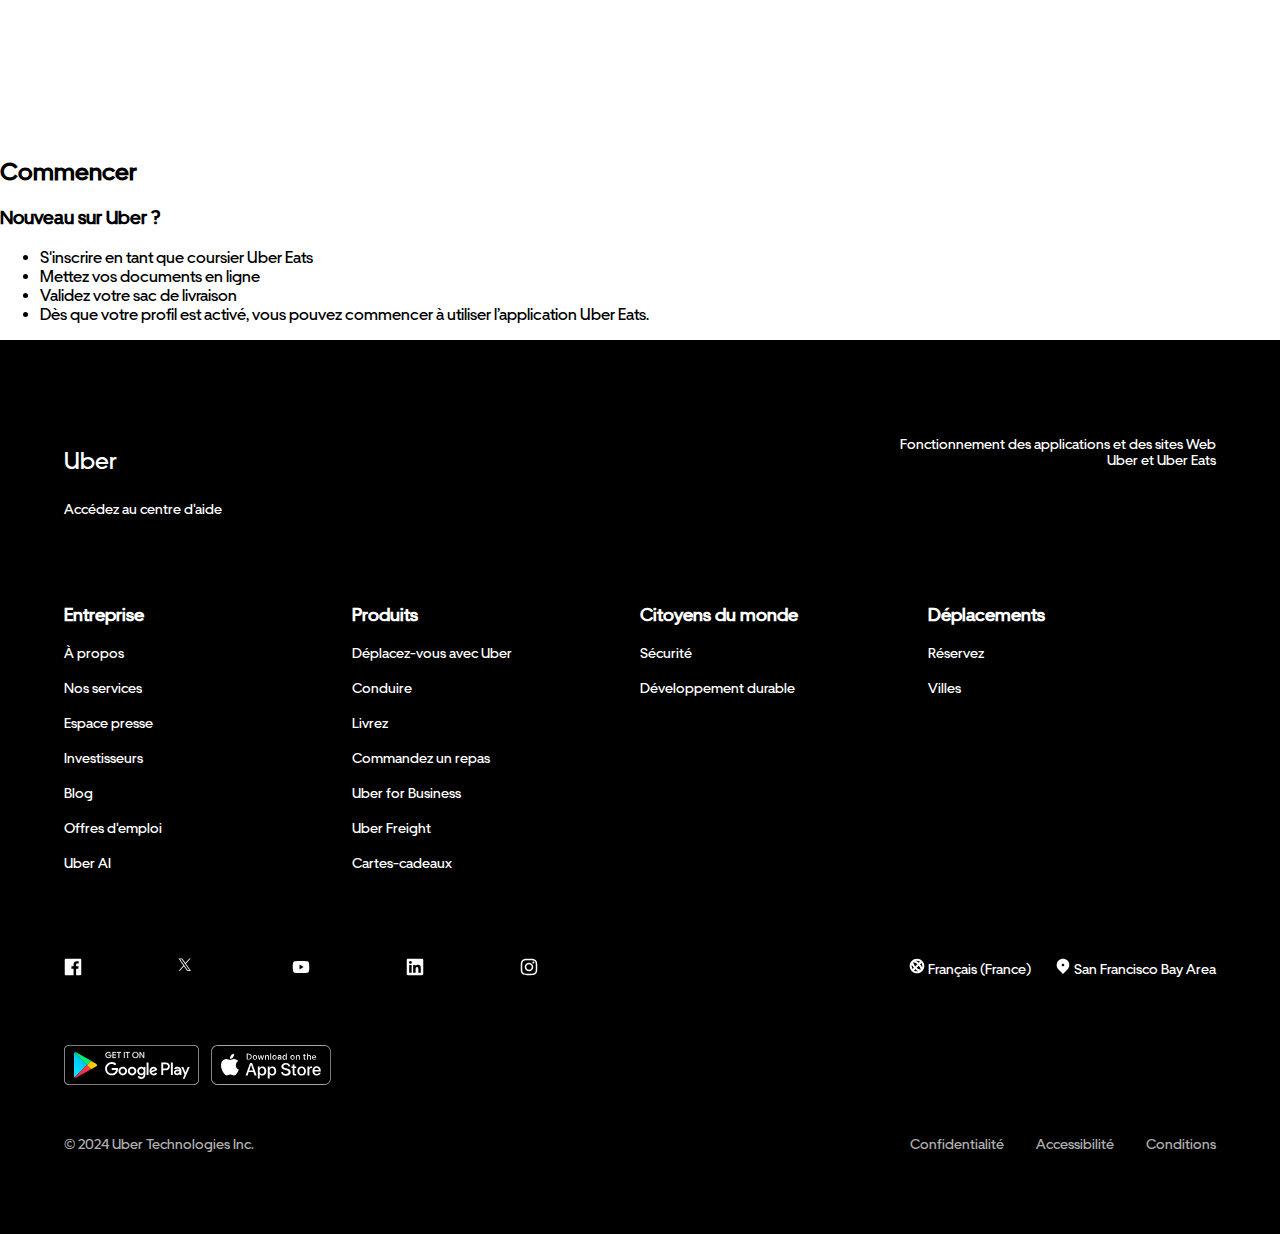
==== commit ff3abcac: "Header 100% OK + responsif" ====
--- a/index.html
+++ b/index.html
@@ -44,10 +44,10 @@
                 </ul>
             </div>
         </nav>
-        <nav class="nav">
-            <div class="d-flex j-between my-10 px-50">
-                <div> <span>Livrez</span> </div>
-                <div class="margin-b"> <a class="c-black" href="https://www.uber.com/fr/fr/deliver/">Présentation</a> <a
+        <nav class="nav header--bottom">
+            <div class="d-flex j-between my-10 px-50 header--bottom--container">
+                <div> <span id="DeliverTitle">Livrez</span> </div>
+                <div class="header--bottom--menu margin-b"> <a class="c-black" href="https://www.uber.com/fr/fr/deliver/">Présentation</a> <a
                         class="c-black" href="https://www.uber.com/fr/fr/deliver/basics/">Livraison : informations de
                         base</a> <a class="c-black"
                         href="https://www.uber.com/fr/fr/deliver/basics/earnings/understanding-delivery-fares/">Revenus</a>
@@ -67,8 +67,8 @@
                 <div class="m-t-auto m-b-auto"><a href="#" class="btn-register border-radius border-none">S'inscrire</a></div>
             </div>
         </nav>
-        <nav class="d-flex px-20 py-10">
-            <div>Livrez</div> <svg class="m-t-auto m-b-auto" width="10" height="10" viewBox="0 0 24 24" fill="none">
+        <nav class="d-flex px-20 py-10 header--bottom">
+            <div id="DeliverTitleMob">Livrez</div> <svg class="m-t-auto m-b-auto" width="10" height="10" viewBox="0 0 24 24" fill="none">
                 <title>Chevron down</title>
                 <path d="M22 6.9v3.8l-10 7.7-10-7.7V6.9l10 7.7 10-7.7Z" fill="currentColor"></path>
             </svg>
--- a/index.css
+++ b/index.css
@@ -15,6 +15,7 @@
     --blanc: #ffffff;
     --grisclair: #e2e2e2;
     --gris: #afafaf;
+    --grisinter: #6b6b6b;
     --grisfonce: #282828;
     --grismoyen: #4b4b4b;
     --font1: 'Uber Move', 'Helvetica', 'Arial', sans-serif;
@@ -55,7 +56,7 @@
 }
 
 .c-black {
-    color: black;
+    color: var(--grisfonce);
 }
 
 /* text */
@@ -126,19 +127,49 @@
     height: 44px;
 }
 
-#header-desktop .header--top {
+#header-desktop .header--top, #header-desktop .header--bottom {
     height: 64px;
     display: flex;
     align-items: center;
 }
 
-#header-desktop .header--top--container {
+#header-mobile .header--bottom {
+    height: 64px;
+    padding: 12px 24px;
+    box-sizing: border-box;
+    align-items: center;
+    gap: 8px;
+}
+
+#header-mobile .header--bottom *:hover {
+    color: var(--grisinter);
+}
+
+#header-mobile .header--bottom * {
+    cursor: pointer;
+}
+
+#header-desktop .header--top--container, #header-desktop .header--bottom--container {
     min-width: 1081px;
     max-width: 1280px;
     margin: auto;
     justify-content: space-between;
     width: 100%;
-    height: 100%;
+}
+
+.header--bottom--menu {
+    align-items: center;
+    display: flex;
+}
+
+#DeliverTitle {
+    font-size: 28px;
+    font-weight: bold;
+}
+
+#DeliverTitleMob {
+    font-size: 24px;
+    font-weight: bold;
 }
 
 #header-desktop .header--top--menu {
@@ -154,6 +185,10 @@
     margin-right: 12px;
     position: relative;
     bottom: 2px;
+}
+
+.header-desktop--title a {
+    padding-left: 0 !important;
 }
 
 header .btn-login, header .btn-register {
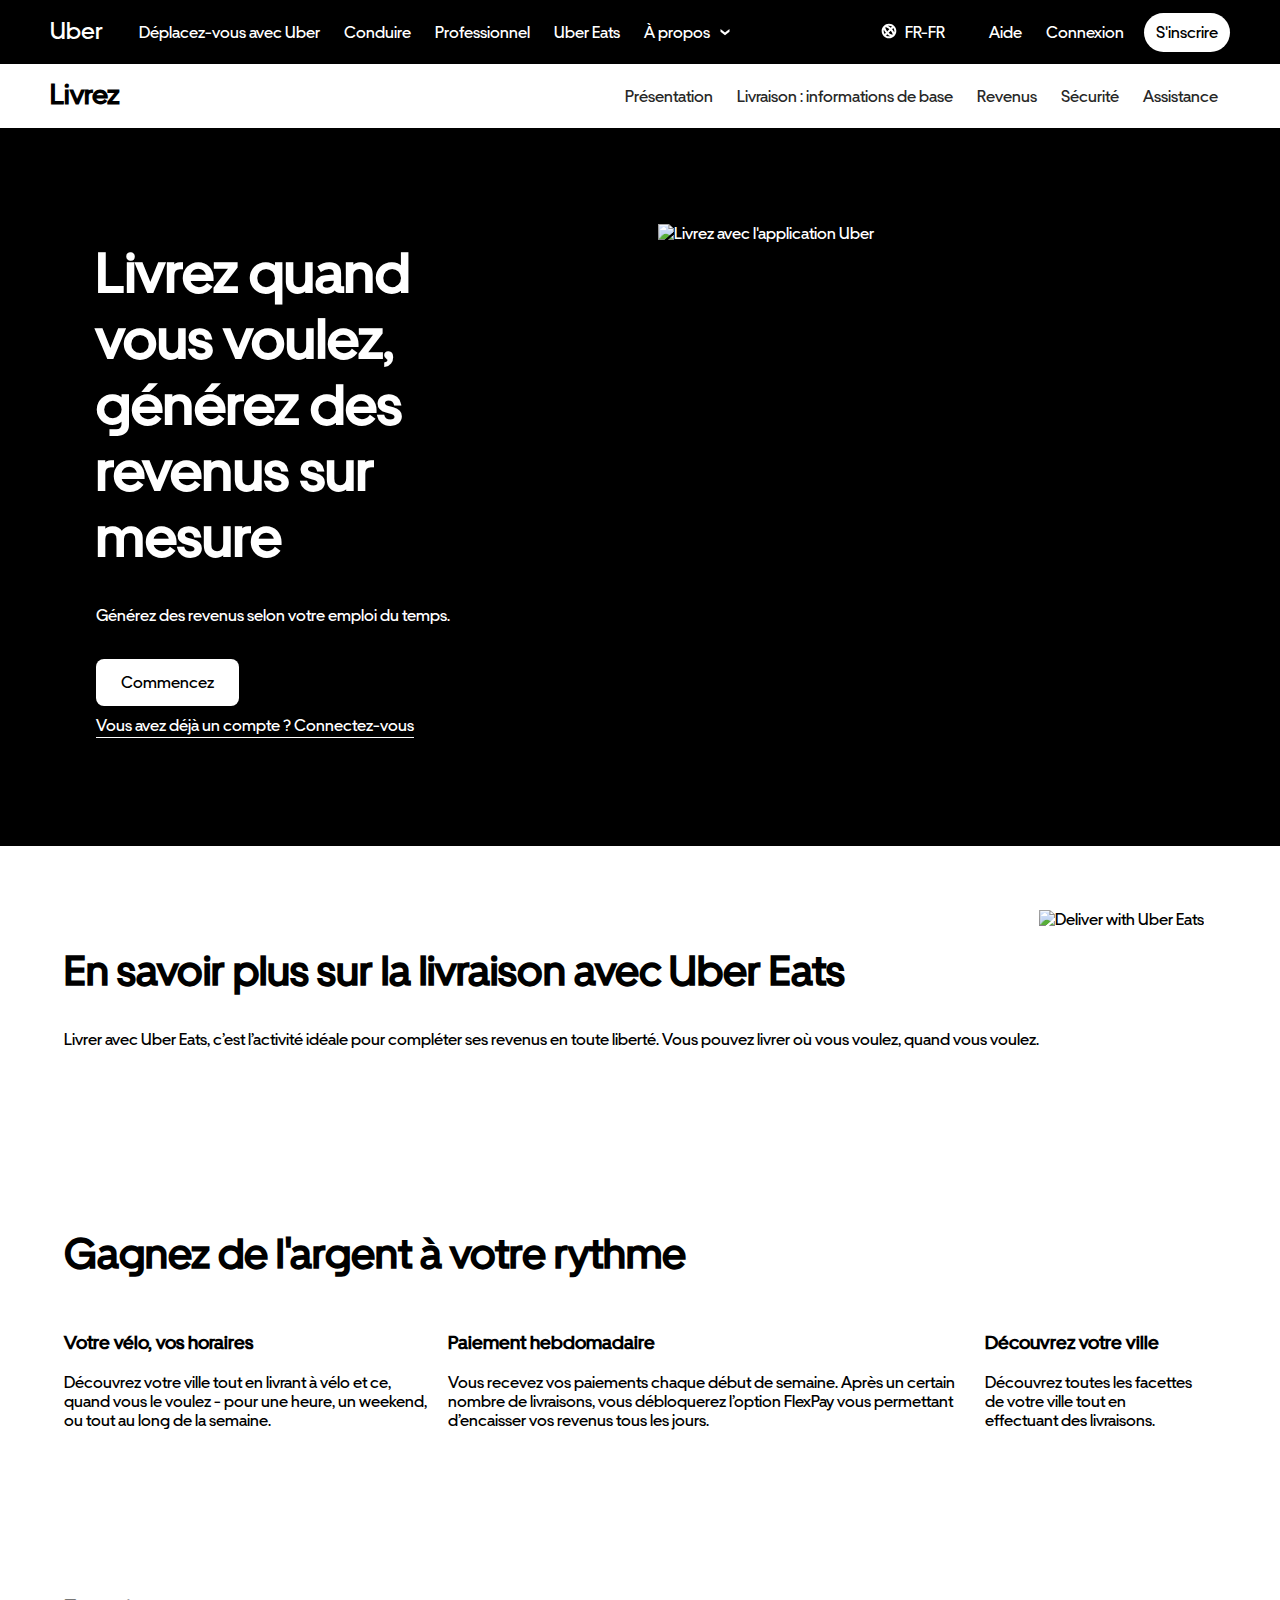
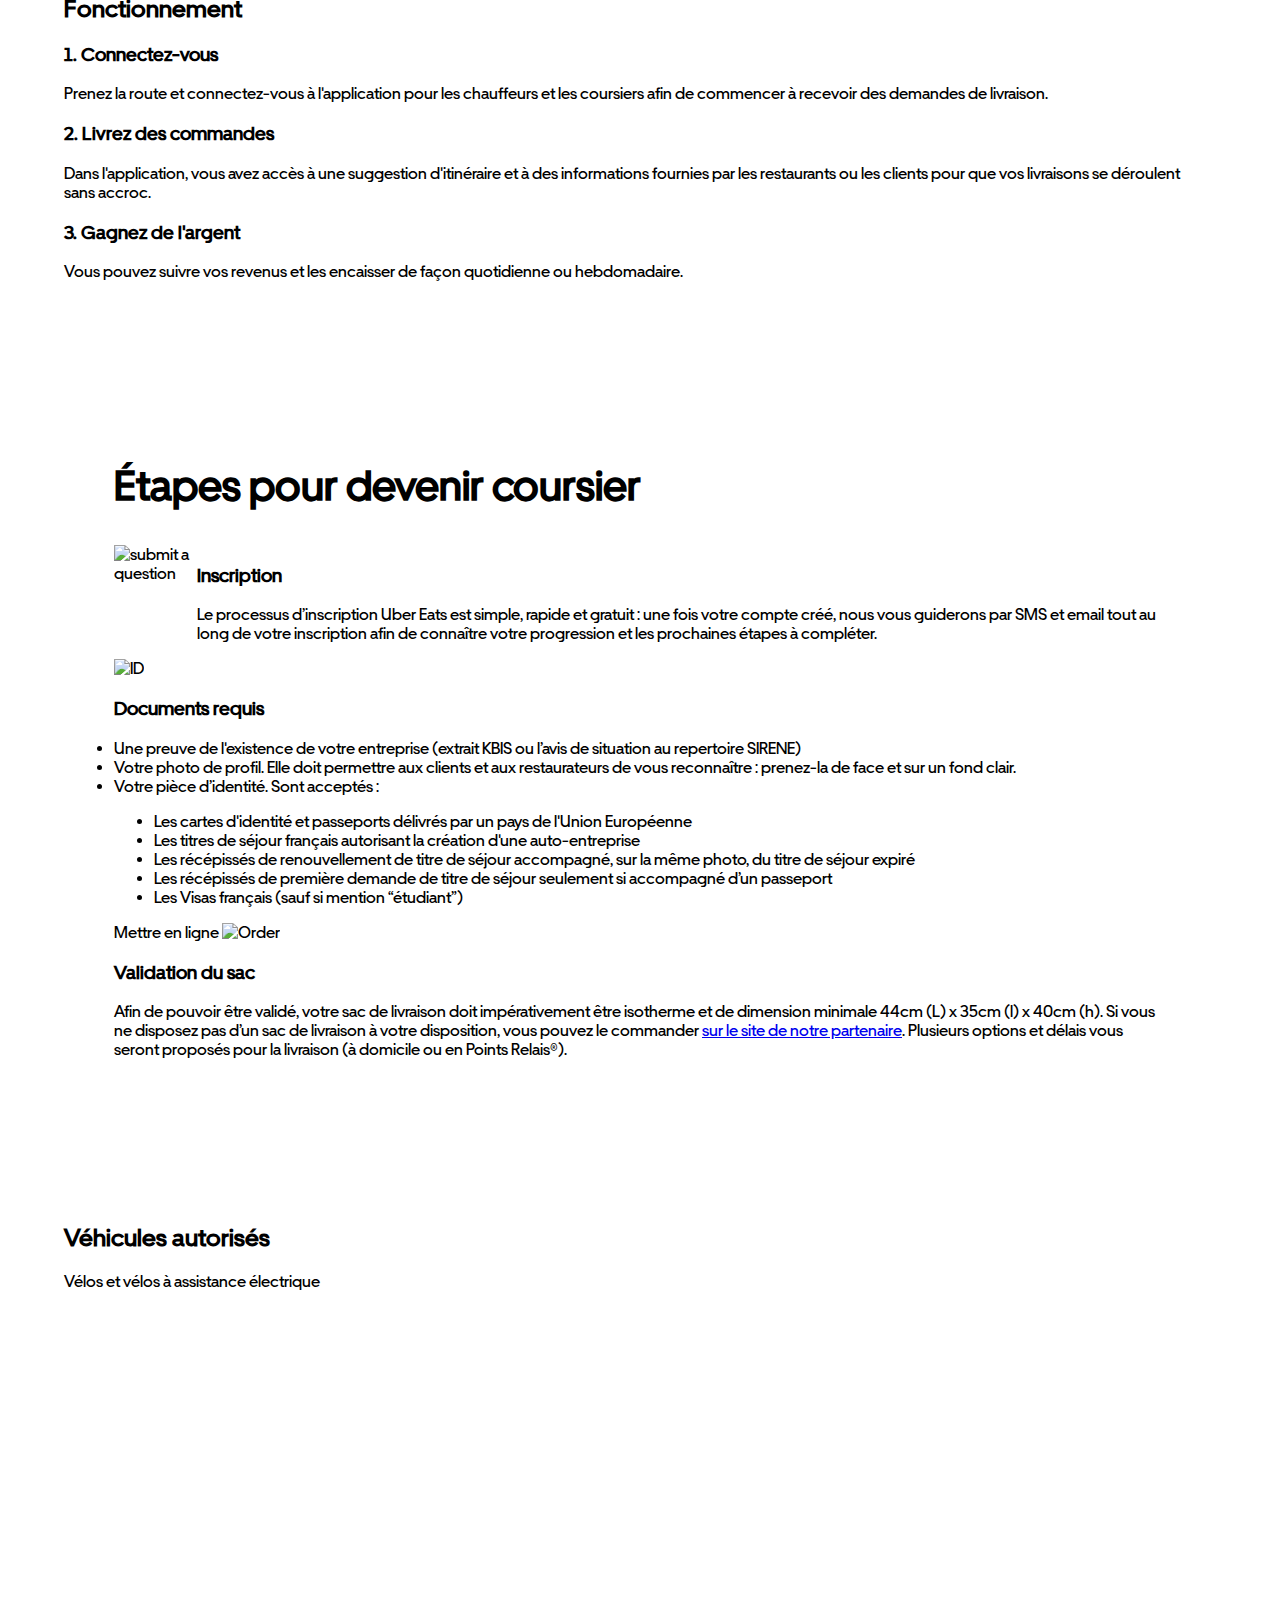
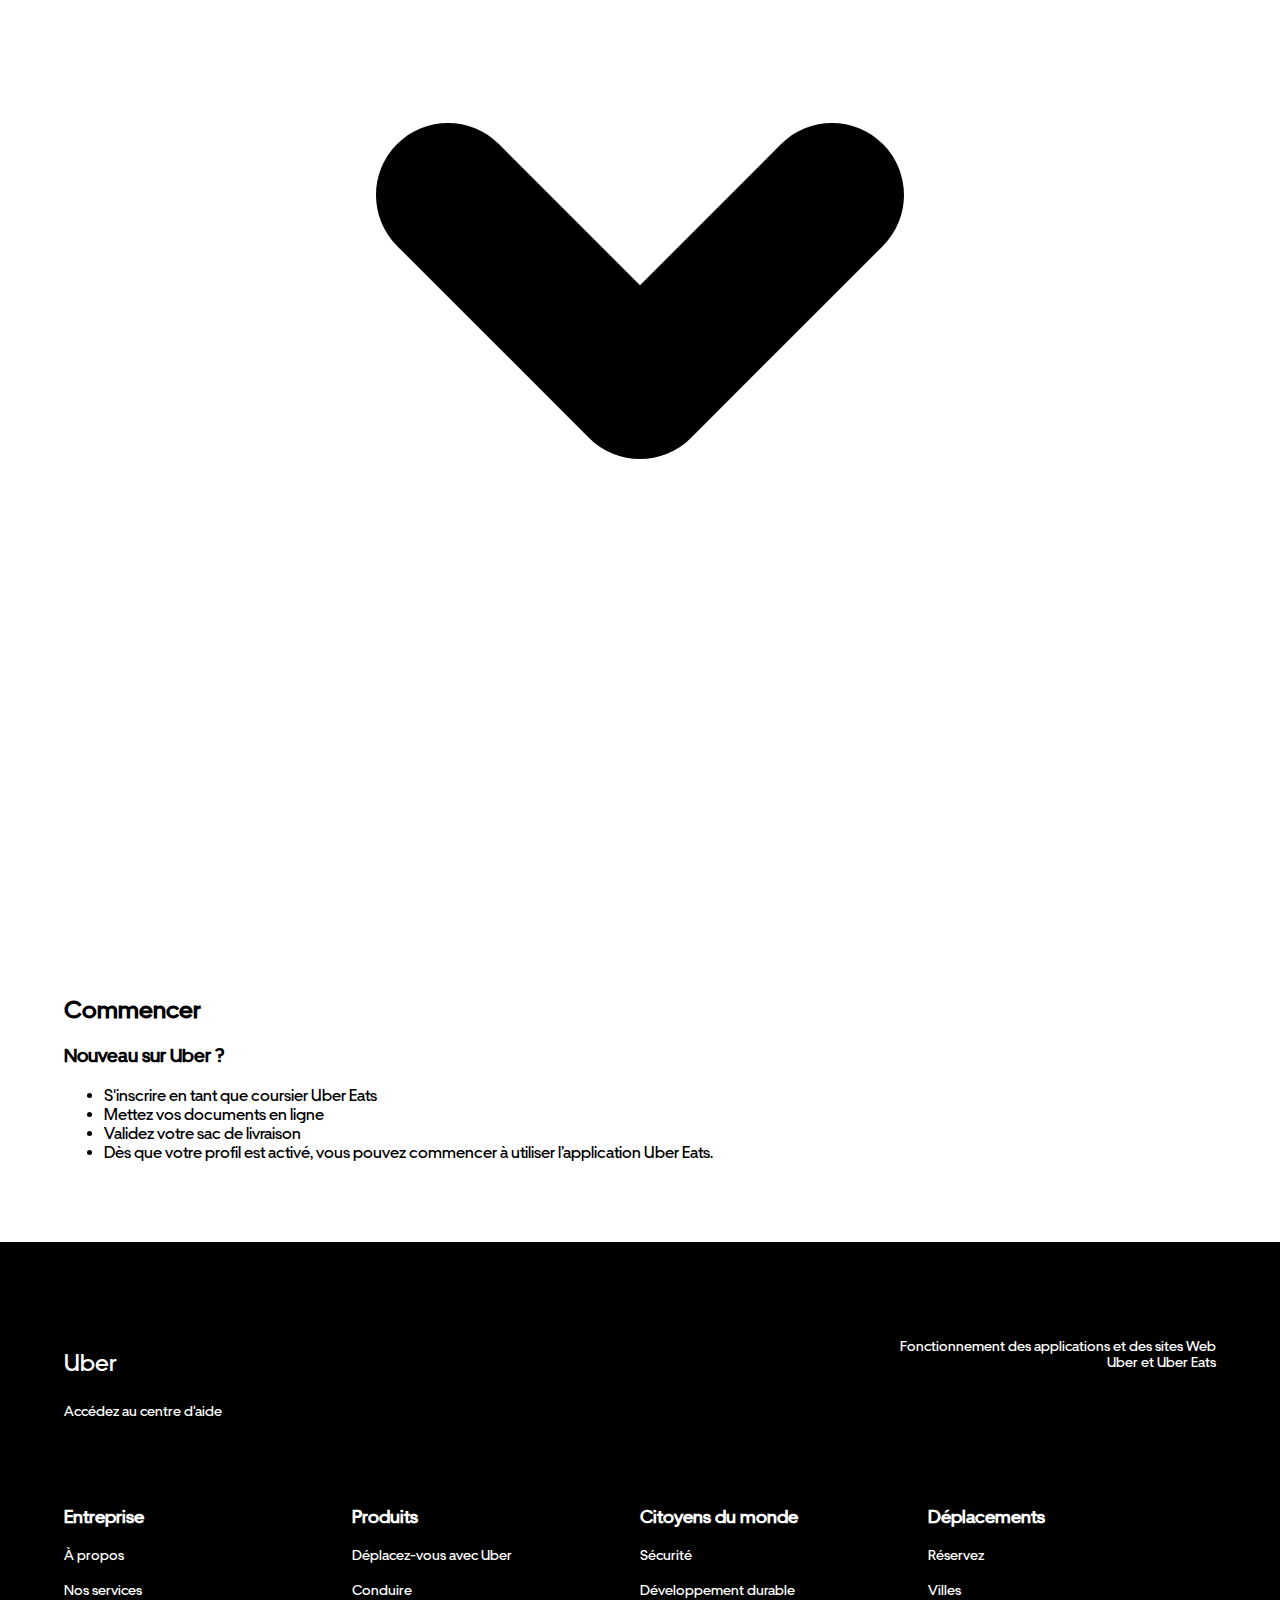
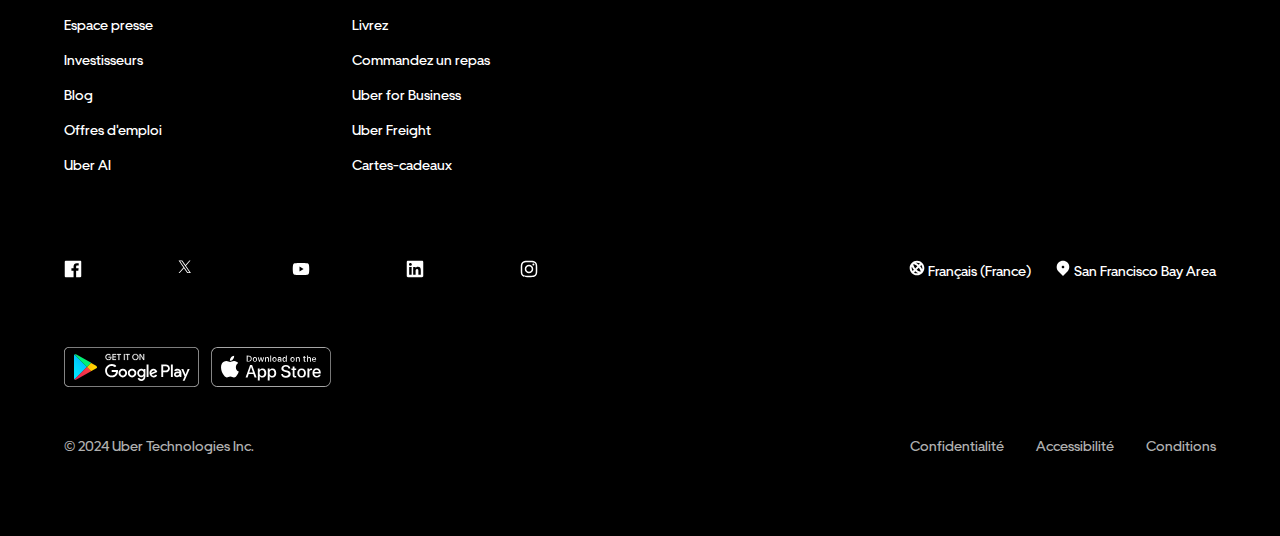
==== commit 2f2d2006: "Section intro OK + Responsive" ====
--- a/index.html
+++ b/index.html
@@ -18,37 +18,42 @@
                     <div class="header-desktop--title m-t-auto m-b-auto"><a
                             href="https://www.uber.com/fr/fr/?uclick_id=36bb0f34-9712-4172-b954-062ac16986c2">Uber</a>
                     </div>
-                    <div class="header--top--menu d-flex m-t-auto m-b-auto margin-b"><a class="bghover" href="https://m.uber.com/looking">Déplacez-vous
+                    <div class="header--top--menu d-flex m-t-auto m-b-auto margin-b"><a class="bghover"
+                            href="https://m.uber.com/looking">Déplacez-vous
                             avec Uber</a> <a class="bghover" href="https://www.uber.com/fr/fr/drive/">Conduire</a> <a
                             class="bghover" href="https://www.uber.com/fr/fr/business/">Professionnel</a> <a
                             class="bghover" id="UberLink" href="https://www.ubereats.com/">Uber Eats</a>
-                        <div class="d-flex header--about"> <a id="AboutLink" class="bghover" href="https://www.uber.com/fr/fr/about/">À propos <svg
-                            class="c-white" width="18" height="18" viewBox="0 0 24 24" fill="white">
-                            <path d="M18 8v3.8l-6 4.6-6-4.6V8l6 4.6L18 8Z" fill="currentColor"></path>
-                        </svg></a><a id="MoreLink" class="bghover" href="https://www.uber.com/fr/fr/about/">Plus <svg
-                            class="c-white" width="18" height="18" viewBox="0 0 24 24" fill="white">
-                            <path d="M18 8v3.8l-6 4.6-6-4.6V8l6 4.6L18 8Z" fill="currentColor"></path>
-                        </svg></a>  </div>
+                        <div class="d-flex header--about"> <a id="AboutLink" class="bghover"
+                                href="https://www.uber.com/fr/fr/about/">À propos <svg class="c-white" width="18"
+                                    height="18" viewBox="0 0 24 24" fill="white">
+                                    <path d="M18 8v3.8l-6 4.6-6-4.6V8l6 4.6L18 8Z" fill="currentColor"></path>
+                                </svg></a><a id="MoreLink" class="bghover" href="https://www.uber.com/fr/fr/about/">Plus
+                                <svg class="c-white" width="18" height="18" viewBox="0 0 24 24" fill="white">
+                                    <path d="M18 8v3.8l-6 4.6-6-4.6V8l6 4.6L18 8Z" fill="currentColor"></path>
+                                </svg></a> </div>
                     </div>
                 </ul>
                 <ul class="m-t-auto m-b-auto d-flex margin-b">
-                    <a href="#" class="bghover header--lang-switcher d-flex c-white m-t-auto m-b-auto"> <svg width="16" height="16" viewBox="0 0 24 24"
-                            fill="none">
+                    <a href="#" class="bghover header--lang-switcher d-flex c-white m-t-auto m-b-auto"> <svg width="16"
+                            height="16" viewBox="0 0 24 24" fill="none">
                             <path
                                 d="M12 1C5.9 1 1 5.9 1 12s4.9 11 11 11 11-4.9 11-11S18.1 1 12 1Zm8 11c0 .7-.1 1.4-.3 2-.6-1.5-1.6-3.1-3-4.7l1.8-1.8c1 1.3 1.5 2.8 1.5 4.5ZM6.5 6.5c1.3 0 3.6.8 6 2.9l-3.2 3.2C7.1 9.8 6.5 7.5 6.5 6.5Zm8.1 5c2.3 2.7 2.9 5 2.9 6-1.3 0-3.6-.8-6-2.9l3.1-3.1Zm1.9-6.1-1.9 1.9c-1.6-1.4-3.2-2.4-4.7-3 .7-.2 1.3-.3 2-.3 1.8 0 3.3.5 4.6 1.4ZM4 12c0-.7.1-1.4.3-2 .6 1.5 1.6 3.1 3 4.7l-1.8 1.8C4.5 15.2 4 13.7 4 12Zm3.5 6.6 1.9-1.9c1.6 1.4 3.2 2.4 4.7 3-.7.2-1.3.3-2 .3-1.8 0-3.3-.5-4.6-1.4Z"
                                 fill="currentColor"></path>
                         </svg> FR-FR </a>
                     <div class="m-t-auto m-b-auto"> <a class="bghover" href="https://help.uber.com/">Aide</a></div>
-                    <div class="m-t-auto m-b-auto"><a class="bghover" href="#" class="btn-login bg-none c-white border-none">Connexion</a></div>
-                    <div class="m-t-auto m-b-auto"><a href="#" class="btn-register border-radius border-none">S'inscrire</a></div>
+                    <div class="m-t-auto m-b-auto"><a class="bghover" href="#"
+                            class="btn-login bg-none c-white border-none">Connexion</a></div>
+                    <div class="m-t-auto m-b-auto"><a href="#"
+                            class="btn-register border-radius border-none">S'inscrire</a></div>
                 </ul>
             </div>
         </nav>
         <nav class="nav header--bottom">
             <div class="d-flex j-between my-10 px-50 header--bottom--container">
                 <div> <span id="DeliverTitle">Livrez</span> </div>
-                <div class="header--bottom--menu margin-b"> <a class="c-black" href="https://www.uber.com/fr/fr/deliver/">Présentation</a> <a
-                        class="c-black" href="https://www.uber.com/fr/fr/deliver/basics/">Livraison : informations de
+                <div class="header--bottom--menu margin-b"> <a class="c-black"
+                        href="https://www.uber.com/fr/fr/deliver/">Présentation</a> <a class="c-black"
+                        href="https://www.uber.com/fr/fr/deliver/basics/">Livraison : informations de
                         base</a> <a class="c-black"
                         href="https://www.uber.com/fr/fr/deliver/basics/earnings/understanding-delivery-fares/">Revenus</a>
                     <a class="c-black"
@@ -61,14 +66,18 @@
     </header>
     <header id="header-mobile">
         <nav class="header--top nav bg-black d-flex j-between px-20 py-10">
-            <div class="header-mobile--title m-t-auto m-b-auto"> <a class="c-white" href="https://www.uber.com/fr/fr/">Uber</a> </div>
+            <div class="header-mobile--title m-t-auto m-b-auto"> <a class="c-white"
+                    href="https://www.uber.com/fr/fr/">Uber</a> </div>
             <div class="d-flex">
-                <div class="m-t-auto m-b-auto"><a href="#" class="btn-login bg-none c-white border-none">Connexion</a></div>
-                <div class="m-t-auto m-b-auto"><a href="#" class="btn-register border-radius border-none">S'inscrire</a></div>
+                <div class="m-t-auto m-b-auto"><a href="#" class="btn-login bg-none c-white border-none">Connexion</a>
+                </div>
+                <div class="m-t-auto m-b-auto"><a href="#" class="btn-register border-radius border-none">S'inscrire</a>
+                </div>
             </div>
         </nav>
         <nav class="d-flex px-20 py-10 header--bottom">
-            <div id="DeliverTitleMob">Livrez</div> <svg class="m-t-auto m-b-auto" width="10" height="10" viewBox="0 0 24 24" fill="none">
+            <div id="DeliverTitleMob">Livrez</div> <svg class="m-t-auto m-b-auto" width="10" height="10"
+                viewBox="0 0 24 24" fill="none">
                 <title>Chevron down</title>
                 <path d="M22 6.9v3.8l-10 7.7-10-7.7V6.9l10 7.7 10-7.7Z" fill="currentColor"></path>
             </svg>
@@ -78,113 +87,135 @@
     <!-- ###### Content by Tarek ###### -->
 
     <main>
-        <div class="d-flex bg-black c-white p-50">
-            <h1 class="size-56">Livrez quand vous voulez, générez des revenus sur mesure</h1>
-            <img src="https://www.uber-assets.com/image/upload/f_auto,q_auto:eco,c_fill,h_552,w_552/v1670495515/assets/69/2878ac-8a8e-48fe-8e9a-cdcd73a3e263/original/Courier_With_Bags_v2.png"
-                alt="Livrez avec l'application Uber" aria-hidden="true" role="presentation" class="css-ZwMiT">
-        </div>
-        <div class="d-flex p-50">
+        <section id="DeliverIntro">
+            <div class="container d-flex bg-black c-white px-50">
+                <div class="left">
+                    <h1 class="size-56">Livrez quand vous voulez, générez des revenus sur mesure</h1>
+                    <p>Générez des revenus selon votre emploi du temps. </p>
+                    <div class="flexmob">
+                        <a class="start-button" href="#">Commencez</a>
+                        <a class="login-link" href="#">Vous avez déjà un compte ? Connectez-vous</a>
+                    </div>
+                </div>
+                <img src="https://www.uber-assets.com/image/upload/f_auto,q_auto:eco,c_fill,h_552,w_552/v1670495515/assets/69/2878ac-8a8e-48fe-8e9a-cdcd73a3e263/original/Courier_With_Bags_v2.png"
+                    alt="Livrez avec l'application Uber" aria-hidden="true" role="presentation" class="css-ZwMiT">
+            </div>
+        </section>
+
+        <section>
+            <div class="d-flex">
+                <div>
+                    <h2 class="size-42">En savoir plus sur la livraison avec Uber Eats</h2>
+
+                    <p class="cmln__paragraph">Livrer avec Uber Eats, c’est l’activité idéale pour compléter ses revenus
+                        en
+                        toute
+                        liberté. Vous pouvez livrer où vous voulez, quand vous&nbsp;voulez.</p>
+                </div>
+                <img src="https://www.uber-assets.com/image/upload/f_auto,q_auto:eco,c_fill,h_368,w_552/v1617104233/assets/0e/f21ba5-c5b0-4365-a527-8640f59fbc96/original/UberIM_003072---mobile.jpg"
+                    alt="Deliver with Uber Eats" aria-hidden="true" role="presentation" class="css-ZwMiT">
+
+            </div>
+        </section>
+
+        <section>
             <div>
-                <h2 class="size-42">En savoir plus sur la livraison avec Uber Eats</h2>
-
-                <p class="cmln__paragraph">Livrer avec Uber Eats, c’est l’activité idéale pour compléter ses revenus en
-                    toute
-                    liberté. Vous pouvez livrer où vous voulez, quand vous&nbsp;voulez.</p>
-            </div>
-            <img src="https://www.uber-assets.com/image/upload/f_auto,q_auto:eco,c_fill,h_368,w_552/v1617104233/assets/0e/f21ba5-c5b0-4365-a527-8640f59fbc96/original/UberIM_003072---mobile.jpg"
-                alt="Deliver with Uber Eats" aria-hidden="true" role="presentation" class="css-ZwMiT">
-
-        </div>
-
-        <div class="p-50">
-            <h2 class="size-42">Gagnez de l'argent à votre rythme</h2>
-
-            <div id="main-div" class="d-flex">
-                <div>
-                    <h3 class="css-hMHLWU">Votre vélo, vos horaires</h3>
-
-                    <p class="cmln__paragraph">Découvrez votre ville tout en livrant à vélo et ce, quand vous le voulez
-                        -
-                        pour une
-                        heure, un weekend, ou tout au long de la&nbsp;semaine.</p>
-                </div>
-
-                <div>
-                    <h3 class="css-hMHLWU">Paiement hebdomadaire</h3>
-
-                    <p class="cmln__paragraph">Vous recevez vos paiements chaque début de semaine. Après un certain
-                        nombre
-                        de
-                        livraisons, vous débloquerez l’option FlexPay vous permettant d’encaisser vos revenus tous
-                        les&nbsp;jours.
-                    </p>
-
-                </div>
-
-                <div>
-                    <h3 class="css-hMHLWU">Découvrez votre ville</h3>
-
-                    <p class="cmln__paragraph">Découvrez toutes les facettes de votre ville tout en effectuant
-                        des&nbsp;livraisons.</p>
-
-                </div>
-            </div>
-        </div>
-
-
-
-
-        <h2 class="css-jmnQxd">Fonctionnement</h2>
-
-        <h3 class="css-cEjZmB">1. Connectez-vous</h3>
-
-        <p class="cmln__paragraph">Prenez la route et connectez-vous à l'application pour les chauffeurs et les
-            coursiers afin de commencer à recevoir des demandes de&nbsp;livraison.</p>
-
-        <h3 class="css-cEjZmB">2. Livrez des commandes</h3>
-
-        <p class="cmln__paragraph">Dans l'application, vous avez accès à une suggestion d'itinéraire et à des
-            informations fournies par les restaurants ou les clients pour que vos livraisons se déroulent
-            sans&nbsp;accroc.</p>
-
-        <h3 class="css-cEjZmB">3. Gagnez de l'argent</h3>
-
-        <p class="cmln__paragraph">Vous pouvez suivre vos revenus et les encaisser de façon quotidienne
-            ou&nbsp;hebdomadaire.</p>
-
-
+                <h2 class="size-42">Gagnez de l'argent à votre rythme</h2>
+
+                <div id="main-div" class="d-flex">
+                    <div>
+                        <h3 class="css-hMHLWU">Votre vélo, vos horaires</h3>
+
+                        <p class="cmln__paragraph">Découvrez votre ville tout en livrant à vélo et ce, quand vous le
+                            voulez
+                            -
+                            pour une
+                            heure, un weekend, ou tout au long de la&nbsp;semaine.</p>
+                    </div>
+
+                    <div>
+                        <h3 class="css-hMHLWU">Paiement hebdomadaire</h3>
+
+                        <p class="cmln__paragraph">Vous recevez vos paiements chaque début de semaine. Après un certain
+                            nombre
+                            de
+                            livraisons, vous débloquerez l’option FlexPay vous permettant d’encaisser vos revenus tous
+                            les&nbsp;jours.
+                        </p>
+
+                    </div>
+
+                    <div>
+                        <h3 class="css-hMHLWU">Découvrez votre ville</h3>
+
+                        <p class="cmln__paragraph">Découvrez toutes les facettes de votre ville tout en effectuant
+                            des&nbsp;livraisons.</p>
+
+                    </div>
+                </div>
+            </div>
+        </section>
+
+        <section>
+            <h2 class="css-jmnQxd">Fonctionnement</h2>
+
+            <h3 class="css-cEjZmB">1. Connectez-vous</h3>
+
+            <p class="cmln__paragraph">Prenez la route et connectez-vous à l'application pour les chauffeurs et les
+                coursiers afin de commencer à recevoir des demandes de&nbsp;livraison.</p>
+
+            <h3 class="css-cEjZmB">2. Livrez des commandes</h3>
+
+            <p class="cmln__paragraph">Dans l'application, vous avez accès à une suggestion d'itinéraire et à des
+                informations fournies par les restaurants ou les clients pour que vos livraisons se déroulent
+                sans&nbsp;accroc.</p>
+
+            <h3 class="css-cEjZmB">3. Gagnez de l'argent</h3>
+
+            <p class="cmln__paragraph">Vous pouvez suivre vos revenus et les encaisser de façon quotidienne
+                ou&nbsp;hebdomadaire.</p>
+        </section>
+
+        <section>
             <div class="px-50">
                 <h2 class="size-42">Étapes pour devenir coursier</h2>
-        
+
                 <div class="d-flex margin-b">
                     <img src="https://www.uber-assets.com/image/upload/q_auto:eco,c_fill,h_478,w_848/v1561655777/assets/85/203ae6-3d6a-4f30-8cba-4a927cf47d9c/original/DE1.2_Submit-a-question.svg"
                         alt="submit a question" aria-hidden="true" role="presentation" class="css-ZwMiT">
                     <div>
                         <h3 class="css-cEjZmB">Inscription</h3>
-                        <p class="cmln__paragraph">Le processus d’inscription Uber Eats est simple, rapide et gratuit : une fois
+                        <p class="cmln__paragraph">Le processus d’inscription Uber Eats est simple, rapide et gratuit :
+                            une
+                            fois
                             votre
                             compte créé, nous vous guiderons par SMS et email tout au long de votre inscription afin de
                             connaître votre
                             progression et les prochaines étapes à&nbsp;compléter.</p>
                     </div>
                 </div>
-        
+
                 <img src="https://www.uber-assets.com/image/upload/q_auto:eco,c_fill,h_478,w_848/v1561663109/assets/89/b1bb43-5127-4b22-ada7-7de135133b68/original/DE4.3_ID.svg"
                     alt="ID" aria-hidden="true" role="presentation" class="css-ZwMiT">
                 <h3 class="css-cEjZmB">Documents requis</h3>
-        
+
                 <li class="cmln__list-item">Une preuve de l'existence de votre entreprise
                     (extrait KBIS ou l’avis de situation au repertoire&nbsp;SIRENE)</li>
-                <li class="cmln__list-item">Votre photo de profil. Elle doit permettre aux clients et aux restaurateurs de vous
+                <li class="cmln__list-item">Votre photo de profil. Elle doit permettre aux clients et aux restaurateurs
+                    de
+                    vous
                     reconnaître : prenez-la de face et sur un fond&nbsp;clair.</li>
                 <li class="cmln__list-item">Votre pièce d’identité. Sont acceptés :
                     <ul class="cmln__list">
                         <li class="cmln__list-item">Les cartes d'identité et passeports délivrés par un pays de l'Union
                             Européenne
                         </li>
-                        <li class="cmln__list-item">Les titres de séjour français autorisant la création d'une auto-entreprise
+                        <li class="cmln__list-item">Les titres de séjour français autorisant la création d'une
+                            auto-entreprise
                         </li>
-                        <li class="cmln__list-item">Les récépissés de renouvellement de titre de séjour accompagné, sur la même
+                        <li class="cmln__list-item">Les récépissés de renouvellement de titre de séjour accompagné, sur
+                            la
+                            même
                             photo, du titre de séjour expiré</li>
                         <li class="cmln__list-item">Les récépissés de première demande de titre de séjour seulement si
                             accompagné
@@ -193,42 +224,52 @@
                     </ul>
                 </li>
                 <span data-testid="text-cta" class="css-ePstdz">Mettre en ligne</span>
-        
+
                 <img src="https://www.uber-assets.com/image/upload/q_auto:eco,c_fill,h_478,w_848/v1561667384/assets/a7/2bf58c-62a7-4f0a-b02a-ca7a2f1eb1c1/original/DPE2.1_order.svg"
                     alt="Order" aria-hidden="true" role="presentation" class="css-ZwMiT">
                 <h3 class="css-cEjZmB">Validation du sac</h3>
                 <p class="cmln__paragraph">Afin de pouvoir être validé, votre sac de livraison doit impérativement être
                     isotherme et
-                    de dimension minimale 44cm (L) x 35cm (l) x 40cm (h). Si vous ne disposez pas d’un sac de livraison à votre
-                    disposition, vous pouvez le commander <a class="cmln__link" href="https://uberfr.wearyourebrand.com/fr">sur
+                    de dimension minimale 44cm (L) x 35cm (l) x 40cm (h). Si vous ne disposez pas d’un sac de livraison
+                    à
+                    votre
+                    disposition, vous pouvez le commander <a class="cmln__link"
+                        href="https://uberfr.wearyourebrand.com/fr">sur
                         le
-                        site de notre partenaire</a>. Plusieurs options et délais vous seront proposés pour la livraison (à
+                        site de notre partenaire</a>. Plusieurs options et délais vous seront proposés pour la livraison
+                    (à
                     domicile
                     ou en Points&nbsp;Relais®).</p>
             </div>
-        
+        </section>
+
+        <section>
             <h2 class="css-jmnQxd">Véhicules autorisés</h2>
-            <div tabindex="0" role="button" aria-expanded="false" class="css-kmayiX">Vélos et vélos à assistance électrique<svg
-                    viewBox="0 0 24 24" title="Expand" class="css-keOUxx">
-                    <g class="css-ePdgqe"><svg data-baseweb="icon" title="Down Small" viewBox="0 0 24 24" class="css-juLsjX">
+            <div tabindex="0" role="button" aria-expanded="false" class="css-kmayiX">Vélos et vélos à assistance
+                électrique<svg viewBox="0 0 24 24" title="Expand" class="css-keOUxx">
+                    <g class="css-ePdgqe"><svg data-baseweb="icon" title="Down Small" viewBox="0 0 24 24"
+                            class="css-juLsjX">
                             <title>Down Small</title>
                             <path fill-rule="evenodd" clip-rule="evenodd"
                                 d="M10.9394 15.5607C11.5252 16.1464 12.4749 16.1464 13.0607 15.5607L17.0607 11.5607C17.6465 10.9749 17.6465 10.0251 17.0607 9.43934C16.4749 8.85355 15.5252 8.85355 14.9394 9.43934L12 12.3787L9.06069 9.43934C8.4749 8.85355 7.52515 8.85355 6.93937 9.43934C6.35358 10.0251 6.35358 10.9749 6.93937 11.5607L10.9394 15.5607Z">
                             </path>
                         </svg></g>
                 </svg></div>
-        
+        </section>
+
+        <section>
             <h2 class="css-jmnQxd">Commencer</h2>
-        
+
             <h3 class="css-cEjZmB">Nouveau sur Uber ?</h3>
             <ul class="cmln__list">
                 <li class="cmln__list-item">S'inscrire en tant que coursier Uber&nbsp;Eats</li>
                 <li class="cmln__list-item">Mettez vos documents en&nbsp;ligne</li>
                 <li class="cmln__list-item">Validez votre sac de&nbsp;livraison</li>
-                <li class="cmln__list-item">Dès que votre profil est activé, vous pouvez commencer à utiliser l’application
+                <li class="cmln__list-item">Dès que votre profil est activé, vous pouvez commencer à utiliser
+                    l’application
                     Uber&nbsp;Eats.</li>
             </ul>
-
+        </section>
     </main>
 
     <!-- ###### Footer by Anthony ###### -->
--- a/index.css
+++ b/index.css
@@ -150,7 +150,7 @@
 }
 
 #header-desktop .header--top--container, #header-desktop .header--bottom--container {
-    min-width: 1081px;
+    min-width: 981px;
     max-width: 1280px;
     margin: auto;
     justify-content: space-between;
@@ -271,16 +271,68 @@
     margin-right: 20px;
 }
 
+main section {
+    padding: 64px 64px;
+}
+
+main section div.container {
+    max-width: 1216px;
+    width: calc(100% - 64px);
+    padding: 32px;
+}
+
+#DeliverIntro {
+    background-color: var(--noir);
+}
+
+#DeliverIntro .container {
+    gap: 28px;
+    justify-content: space-between;
+    flex-wrap: nowrap;
+    align-items: center;
+    margin: auto;
+}
+
+#DeliverIntro h1 {
+    margin-top: 0;
+}
+
+#DeliverIntro img {
+    width: 526px;
+    height: 526px;
+}
+
+#DeliverIntro .login-link {
+    display: block;
+    text-decoration: underline;
+    text-underline-offset: 6px;
+    color: var(--blanc);
+}
+
+#DeliverIntro .start-button {
+    text-decoration: none;
+    margin-bottom: 10px;
+    margin-top: 18px;
+    border-radius: 8px;
+    padding: 14px 25px;
+    display: inline-block;
+    color: var(--noir);
+    background-color: var(--blanc);
+}
+
+#DeliverIntro .container .left {
+    width: 40%;
+}
+
 /* ------------ FOOTER ------------ */
 
 footer {
     background-color: var(--noir);
     color: var(--blanc);
-    width: 100%;
     position: absolute;
     left: 0;
-    width: 1280px;
-    padding: 64px calc(50% - 640px);
+    width: calc(100% - 64px);
+    padding: 64px 32px;
 }
 
 footer section {
@@ -435,6 +487,35 @@
         display: block;
     }
 
+    main section {
+        padding: 0;
+    }
+
+    .flexmob {
+        display: flex;
+        justify-content: left;
+        align-items: center;
+        gap: 16px;
+    }
+
+    #DeliverIntro .container {
+        flex-direction: column;
+        align-items: stretch;
+    }
+
+    #DeliverIntro img {
+        width: 100%;
+        height: 100%;
+    }
+
+    #DeliverIntro h1 {
+        font-size: 40px;
+    }
+
+    #DeliverIntro .container .left {
+        width: 100%;
+    }
+
     footer {
         padding: 24px !important;
         width: 100% !important;
@@ -485,6 +566,15 @@
         flex-wrap: wrap;
     }
 
+    #DeliverIntro h1 {
+        font-size: 32px;
+    }
+
+    .flexmob {
+        flex-direction: column;
+        align-items: flex-start;
+    }
+
     li.footer--menu--category {
         flex-basis: 100% !important;
     }
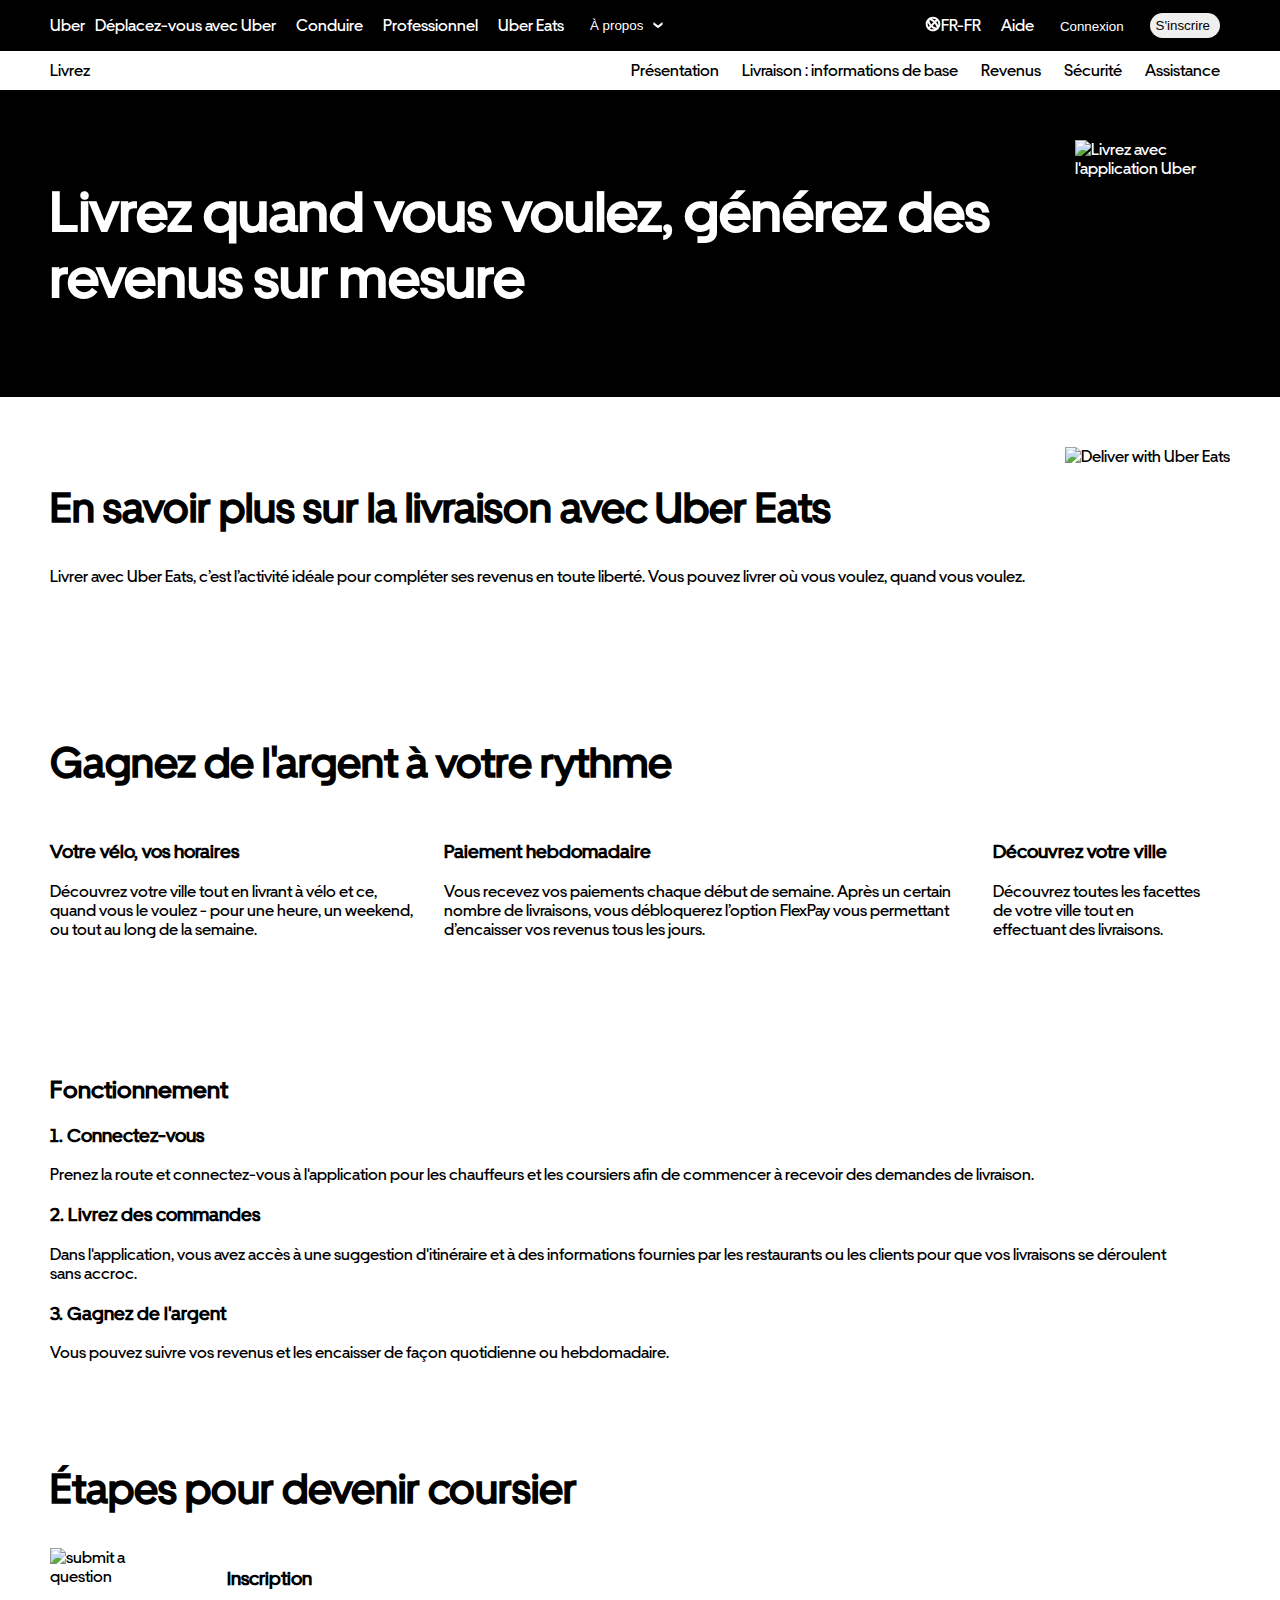
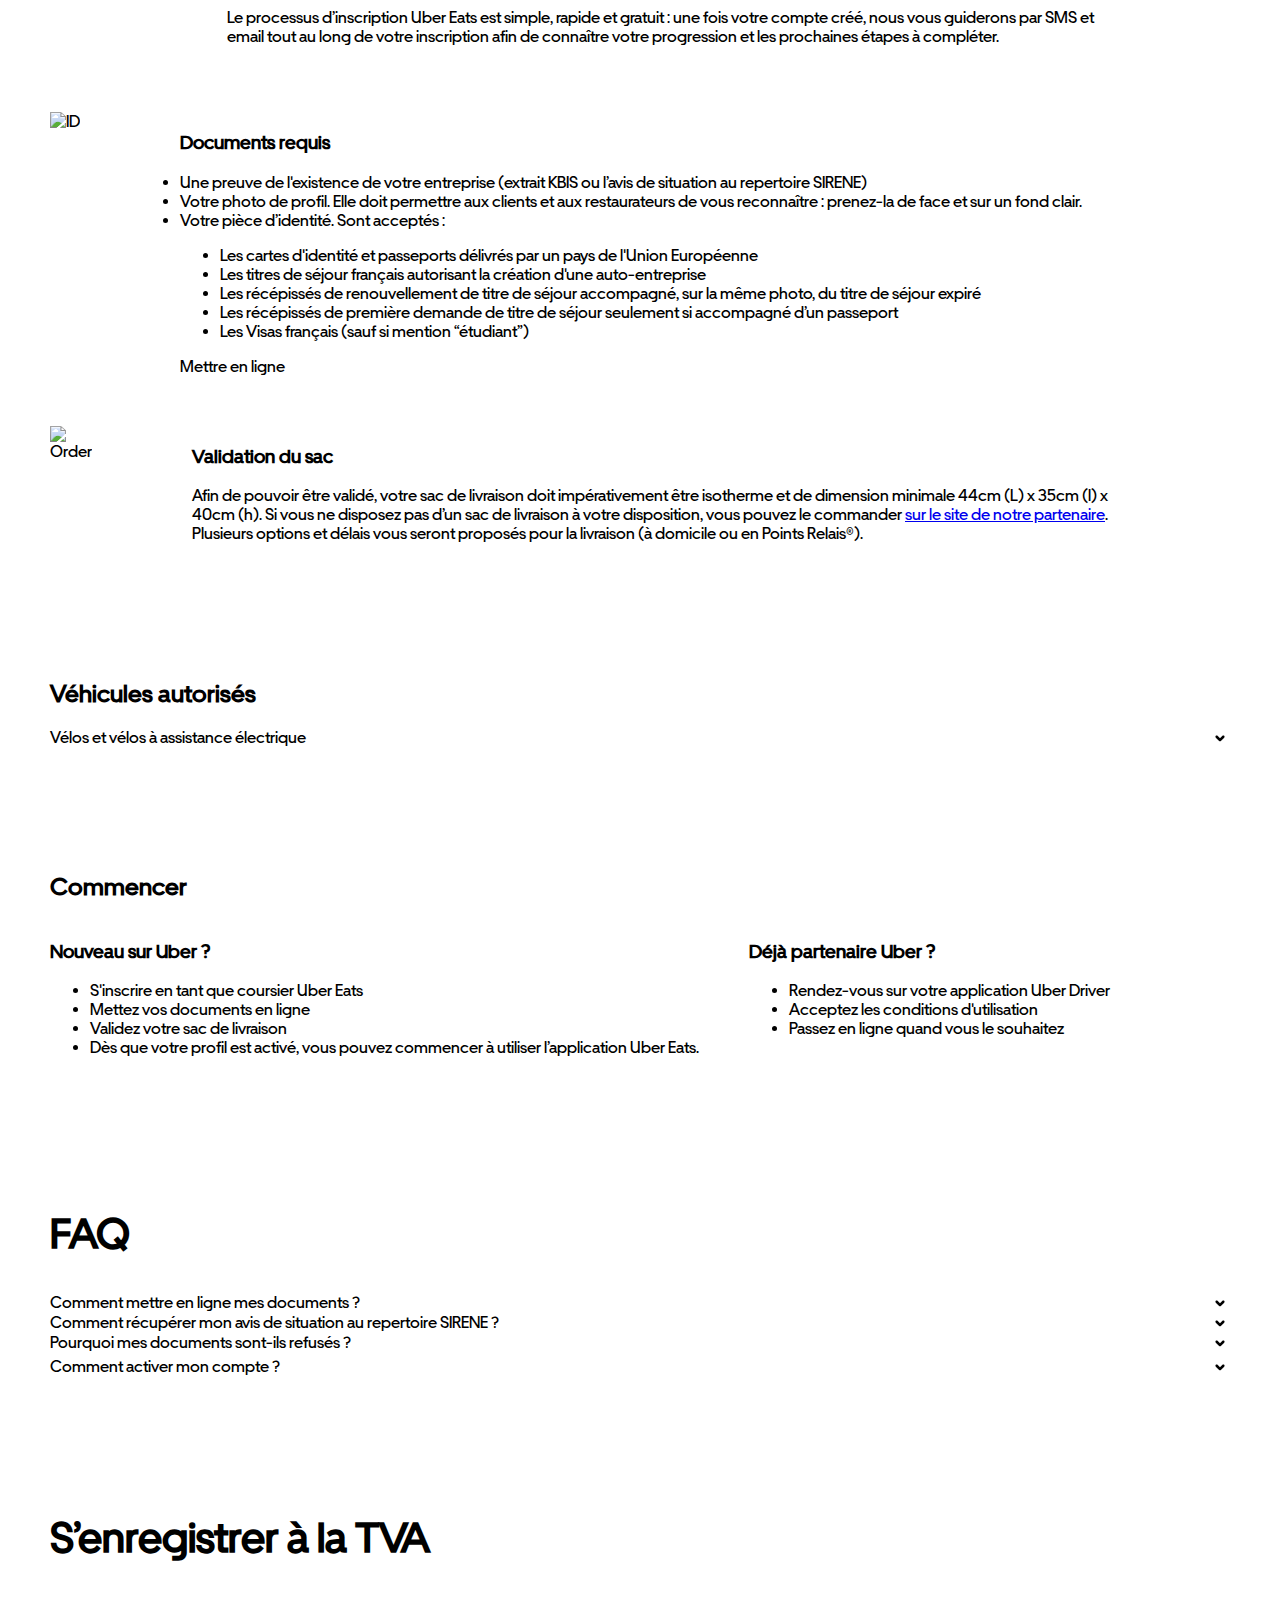
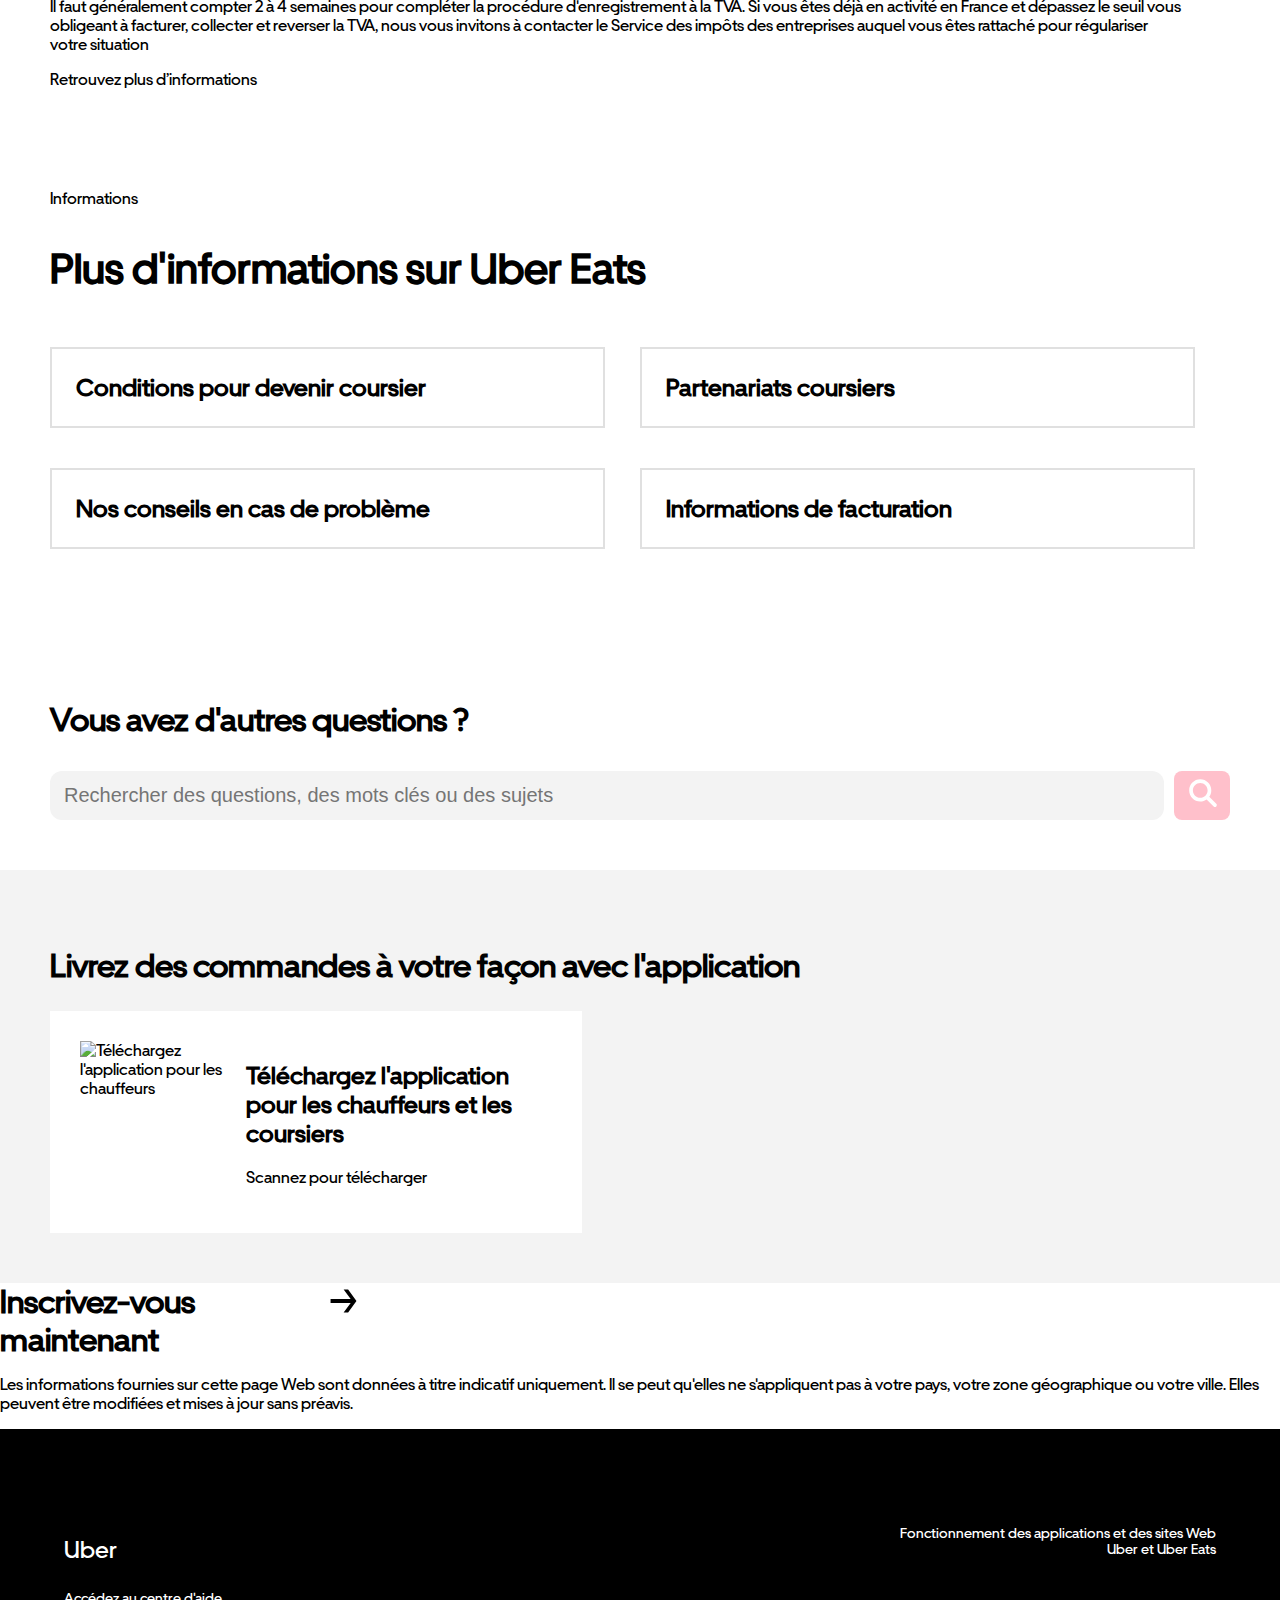
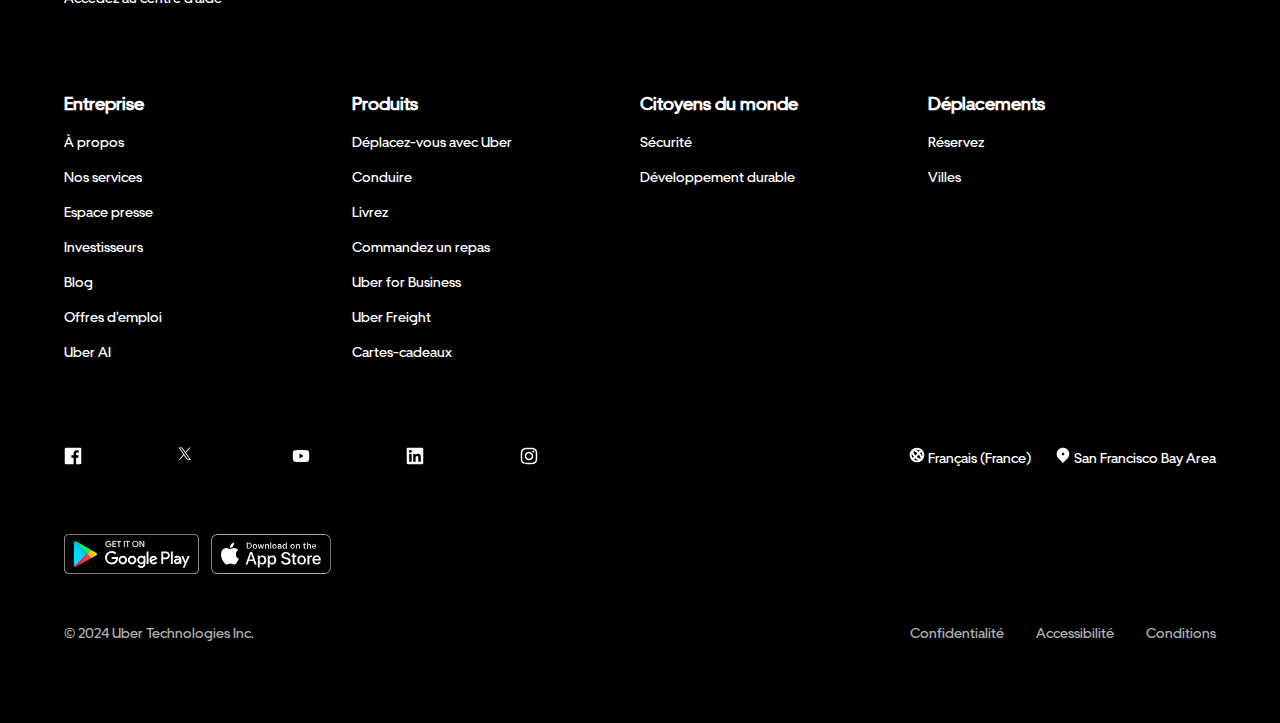
==== commit 34388c64: "update main" ====
--- a/index.html
+++ b/index.html
@@ -12,48 +12,40 @@
     <!-- ###### Header by Mohamed ###### -->
 
     <header id="header-desktop">
-        <nav class="header--top bg-black nav a-white">
-            <div class="d-flex j-between px-50 header--top--container">
+        <nav class="bg-black nav a-white">
+            <div class="d-flex j-between px-50">
                 <ul class="d-flex">
-                    <div class="header-desktop--title m-t-auto m-b-auto"><a
+                    <div class="m-t-auto m-b-auto"><a
                             href="https://www.uber.com/fr/fr/?uclick_id=36bb0f34-9712-4172-b954-062ac16986c2">Uber</a>
                     </div>
-                    <div class="header--top--menu d-flex m-t-auto m-b-auto margin-b"><a class="bghover"
-                            href="https://m.uber.com/looking">Déplacez-vous
-                            avec Uber</a> <a class="bghover" href="https://www.uber.com/fr/fr/drive/">Conduire</a> <a
-                            class="bghover" href="https://www.uber.com/fr/fr/business/">Professionnel</a> <a
-                            class="bghover" id="UberLink" href="https://www.ubereats.com/">Uber Eats</a>
-                        <div class="d-flex header--about"> <a id="AboutLink" class="bghover"
-                                href="https://www.uber.com/fr/fr/about/">À propos <svg class="c-white" width="18"
-                                    height="18" viewBox="0 0 24 24" fill="white">
-                                    <path d="M18 8v3.8l-6 4.6-6-4.6V8l6 4.6L18 8Z" fill="currentColor"></path>
-                                </svg></a><a id="MoreLink" class="bghover" href="https://www.uber.com/fr/fr/about/">Plus
-                                <svg class="c-white" width="18" height="18" viewBox="0 0 24 24" fill="white">
-                                    <path d="M18 8v3.8l-6 4.6-6-4.6V8l6 4.6L18 8Z" fill="currentColor"></path>
-                                </svg></a> </div>
+                    <div class="d-flex m-t-auto m-b-auto margin-b"><a href="https://m.uber.com/looking">Déplacez-vous
+                            avec Uber</a> <a href="https://www.uber.com/fr/fr/drive/">Conduire</a> <a
+                            href="https://www.uber.com/fr/fr/business/">Professionnel</a> <a
+                            href="https://www.ubereats.com/">Uber Eats</a>
+                        <div class="d-flex"> <button class="bg-none c-white border-none">À propos</button> <svg
+                                class="c-white" width="18" height="18" viewBox="0 0 24 24" fill="white">
+                                <path d="M18 8v3.8l-6 4.6-6-4.6V8l6 4.6L18 8Z" fill="currentColor"></path>
+                            </svg> </div>
                     </div>
                 </ul>
                 <ul class="m-t-auto m-b-auto d-flex margin-b">
-                    <a href="#" class="bghover header--lang-switcher d-flex c-white m-t-auto m-b-auto"> <svg width="16"
-                            height="16" viewBox="0 0 24 24" fill="none">
+                    <div class="d-flex c-white m-t-auto m-b-auto"> <svg width="16" height="16" viewBox="0 0 24 24"
+                            fill="none">
                             <path
                                 d="M12 1C5.9 1 1 5.9 1 12s4.9 11 11 11 11-4.9 11-11S18.1 1 12 1Zm8 11c0 .7-.1 1.4-.3 2-.6-1.5-1.6-3.1-3-4.7l1.8-1.8c1 1.3 1.5 2.8 1.5 4.5ZM6.5 6.5c1.3 0 3.6.8 6 2.9l-3.2 3.2C7.1 9.8 6.5 7.5 6.5 6.5Zm8.1 5c2.3 2.7 2.9 5 2.9 6-1.3 0-3.6-.8-6-2.9l3.1-3.1Zm1.9-6.1-1.9 1.9c-1.6-1.4-3.2-2.4-4.7-3 .7-.2 1.3-.3 2-.3 1.8 0 3.3.5 4.6 1.4ZM4 12c0-.7.1-1.4.3-2 .6 1.5 1.6 3.1 3 4.7l-1.8 1.8C4.5 15.2 4 13.7 4 12Zm3.5 6.6 1.9-1.9c1.6 1.4 3.2 2.4 4.7 3-.7.2-1.3.3-2 .3-1.8 0-3.3-.5-4.6-1.4Z"
                                 fill="currentColor"></path>
-                        </svg> FR-FR </a>
-                    <div class="m-t-auto m-b-auto"> <a class="bghover" href="https://help.uber.com/">Aide</a></div>
-                    <div class="m-t-auto m-b-auto"><a class="bghover" href="#"
-                            class="btn-login bg-none c-white border-none">Connexion</a></div>
-                    <div class="m-t-auto m-b-auto"><a href="#"
-                            class="btn-register border-radius border-none">S'inscrire</a></div>
+                        </svg> FR-FR </div>
+                    <div class="m-t-auto m-b-auto"> <a href="https://help.uber.com/">Aide</a></div>
+                    <div class="m-t-auto m-b-auto"><button class="bg-none c-white border-none">Connexion</button></div>
+                    <div class="m-t-auto m-b-auto"><button class="border-radius border-none">S'inscrire</button></div>
                 </ul>
             </div>
         </nav>
-        <nav class="nav header--bottom">
-            <div class="d-flex j-between my-10 px-50 header--bottom--container">
-                <div> <span id="DeliverTitle">Livrez</span> </div>
-                <div class="header--bottom--menu margin-b"> <a class="c-black"
-                        href="https://www.uber.com/fr/fr/deliver/">Présentation</a> <a class="c-black"
-                        href="https://www.uber.com/fr/fr/deliver/basics/">Livraison : informations de
+        <nav class="nav">
+            <div class="d-flex j-between my-10 px-50">
+                <div> <span>Livrez</span> </div>
+                <div class="margin-b"> <a class="c-black" href="https://www.uber.com/fr/fr/deliver/">Présentation</a> <a
+                        class="c-black" href="https://www.uber.com/fr/fr/deliver/basics/">Livraison : informations de
                         base</a> <a class="c-black"
                         href="https://www.uber.com/fr/fr/deliver/basics/earnings/understanding-delivery-fares/">Revenus</a>
                     <a class="c-black"
@@ -65,19 +57,15 @@
         </nav>
     </header>
     <header id="header-mobile">
-        <nav class="header--top nav bg-black d-flex j-between px-20 py-10">
-            <div class="header-mobile--title m-t-auto m-b-auto"> <a class="c-white"
-                    href="https://www.uber.com/fr/fr/">Uber</a> </div>
+        <nav class="nav bg-black d-flex j-between px-20 py-10">
+            <div class="m-t-auto m-b-auto"> <a class="c-white" href="https://www.uber.com/fr/fr/">Uber</a> </div>
             <div class="d-flex">
-                <div class="m-t-auto m-b-auto"><a href="#" class="btn-login bg-none c-white border-none">Connexion</a>
-                </div>
-                <div class="m-t-auto m-b-auto"><a href="#" class="btn-register border-radius border-none">S'inscrire</a>
-                </div>
+                <div class="m-t-auto m-b-auto"><button class="bg-none c-white border-none">Connexion</button></div>
+                <div class="m-t-auto m-b-auto"><button class="border-radius border-none">S'inscrire</button></div>
             </div>
         </nav>
-        <nav class="d-flex px-20 py-10 header--bottom">
-            <div id="DeliverTitleMob">Livrez</div> <svg class="m-t-auto m-b-auto" width="10" height="10"
-                viewBox="0 0 24 24" fill="none">
+        <nav class="d-flex px-20 py-10">
+            <div>Livrez</div> <svg class="m-t-auto m-b-auto" width="10" height="10" viewBox="0 0 24 24" fill="none">
                 <title>Chevron down</title>
                 <path d="M22 6.9v3.8l-10 7.7-10-7.7V6.9l10 7.7 10-7.7Z" fill="currentColor"></path>
             </svg>
@@ -87,189 +75,297 @@
     <!-- ###### Content by Tarek ###### -->
 
     <main>
-        <section id="DeliverIntro">
-            <div class="container d-flex bg-black c-white px-50">
-                <div class="left">
-                    <h1 class="size-56">Livrez quand vous voulez, générez des revenus sur mesure</h1>
-                    <p>Générez des revenus selon votre emploi du temps. </p>
-                    <div class="flexmob">
-                        <a class="start-button" href="#">Commencez</a>
-                        <a class="login-link" href="#">Vous avez déjà un compte ? Connectez-vous</a>
-                    </div>
-                </div>
-                <img src="https://www.uber-assets.com/image/upload/f_auto,q_auto:eco,c_fill,h_552,w_552/v1670495515/assets/69/2878ac-8a8e-48fe-8e9a-cdcd73a3e263/original/Courier_With_Bags_v2.png"
-                    alt="Livrez avec l'application Uber" aria-hidden="true" role="presentation" class="css-ZwMiT">
-            </div>
-        </section>
-
-        <section>
-            <div class="d-flex">
-                <div>
-                    <h2 class="size-42">En savoir plus sur la livraison avec Uber Eats</h2>
-
-                    <p class="cmln__paragraph">Livrer avec Uber Eats, c’est l’activité idéale pour compléter ses revenus
-                        en
-                        toute
-                        liberté. Vous pouvez livrer où vous voulez, quand vous&nbsp;voulez.</p>
-                </div>
-                <img src="https://www.uber-assets.com/image/upload/f_auto,q_auto:eco,c_fill,h_368,w_552/v1617104233/assets/0e/f21ba5-c5b0-4365-a527-8640f59fbc96/original/UberIM_003072---mobile.jpg"
-                    alt="Deliver with Uber Eats" aria-hidden="true" role="presentation" class="css-ZwMiT">
-
-            </div>
-        </section>
-
-        <section>
+        <div class="d-flex bg-black c-white p-50">
+            <h1 class="size-56">Livrez quand vous voulez, générez des revenus sur mesure</h1>
+            <img src="https://www.uber-assets.com/image/upload/f_auto,q_auto:eco,c_fill,h_552,w_552/v1670495515/assets/69/2878ac-8a8e-48fe-8e9a-cdcd73a3e263/original/Courier_With_Bags_v2.png"
+                alt="Livrez avec l'application Uber" aria-hidden="true" role="presentation" class="css-ZwMiT">
+        </div>
+        <div class="d-flex j-between p-50">
             <div>
-                <h2 class="size-42">Gagnez de l'argent à votre rythme</h2>
-
-                <div id="main-div" class="d-flex">
-                    <div>
-                        <h3 class="css-hMHLWU">Votre vélo, vos horaires</h3>
-
-                        <p class="cmln__paragraph">Découvrez votre ville tout en livrant à vélo et ce, quand vous le
-                            voulez
-                            -
-                            pour une
-                            heure, un weekend, ou tout au long de la&nbsp;semaine.</p>
-                    </div>
-
-                    <div>
-                        <h3 class="css-hMHLWU">Paiement hebdomadaire</h3>
-
-                        <p class="cmln__paragraph">Vous recevez vos paiements chaque début de semaine. Après un certain
-                            nombre
-                            de
-                            livraisons, vous débloquerez l’option FlexPay vous permettant d’encaisser vos revenus tous
-                            les&nbsp;jours.
-                        </p>
-
-                    </div>
-
-                    <div>
-                        <h3 class="css-hMHLWU">Découvrez votre ville</h3>
-
-                        <p class="cmln__paragraph">Découvrez toutes les facettes de votre ville tout en effectuant
-                            des&nbsp;livraisons.</p>
-
-                    </div>
-                </div>
-            </div>
-        </section>
-
-        <section>
-            <h2 class="css-jmnQxd">Fonctionnement</h2>
+                <h2 class="size-42">En savoir plus sur la livraison avec Uber Eats</h2>
+
+                <p>Livrer avec Uber Eats, c’est l’activité idéale pour compléter ses revenus en
+                    toute
+                    liberté. Vous pouvez livrer où vous voulez, quand vous&nbsp;voulez.</p>
+            </div>
+            <img src="https://www.uber-assets.com/image/upload/f_auto,q_auto:eco,c_fill,h_368,w_552/v1617104233/assets/0e/f21ba5-c5b0-4365-a527-8640f59fbc96/original/UberIM_003072---mobile.jpg"
+                alt="Deliver with Uber Eats" aria-hidden="true" role="presentation" class="css-ZwMiT">
+
+        </div>
+
+        <div class="p-50">
+            <h2 class="size-42">Gagnez de l'argent à votre rythme</h2>
+
+            <div id="main-div" class="d-flex">
+                <div>
+                    <h3 class="css-hMHLWU">Votre vélo, vos horaires</h3>
+
+                    <p>Découvrez votre ville tout en livrant à vélo et ce, quand vous le voulez
+                        -
+                        pour une
+                        heure, un weekend, ou tout au long de la&nbsp;semaine.</p>
+                </div>
+
+                <div>
+                    <h3 class="css-hMHLWU">Paiement hebdomadaire</h3>
+
+                    <p>Vous recevez vos paiements chaque début de semaine. Après un certain
+                        nombre
+                        de
+                        livraisons, vous débloquerez l’option FlexPay vous permettant d’encaisser vos revenus tous
+                        les&nbsp;jours.
+                    </p>
+
+                </div>
+
+                <div>
+                    <h3 class="css-hMHLWU">Découvrez votre ville</h3>
+
+                    <p>Découvrez toutes les facettes de votre ville tout en effectuant
+                        des&nbsp;livraisons.</p>
+
+                </div>
+            </div>
+        </div>
+
+
+
+
+        <div class="p-50">
+            <h2>Fonctionnement</h2>
 
             <h3 class="css-cEjZmB">1. Connectez-vous</h3>
 
-            <p class="cmln__paragraph">Prenez la route et connectez-vous à l'application pour les chauffeurs et les
+            <p>Prenez la route et connectez-vous à l'application pour les chauffeurs et les
                 coursiers afin de commencer à recevoir des demandes de&nbsp;livraison.</p>
 
             <h3 class="css-cEjZmB">2. Livrez des commandes</h3>
 
-            <p class="cmln__paragraph">Dans l'application, vous avez accès à une suggestion d'itinéraire et à des
+            <p>Dans l'application, vous avez accès à une suggestion d'itinéraire et à des
                 informations fournies par les restaurants ou les clients pour que vos livraisons se déroulent
                 sans&nbsp;accroc.</p>
 
             <h3 class="css-cEjZmB">3. Gagnez de l'argent</h3>
 
-            <p class="cmln__paragraph">Vous pouvez suivre vos revenus et les encaisser de façon quotidienne
+            <p>Vous pouvez suivre vos revenus et les encaisser de façon quotidienne
                 ou&nbsp;hebdomadaire.</p>
-        </section>
-
-        <section>
-            <div class="px-50">
-                <h2 class="size-42">Étapes pour devenir coursier</h2>
-
-                <div class="d-flex margin-b">
+        </div>
+
+
+        <div class="px-50">
+            <h2 class="size-42">Étapes pour devenir coursier</h2>
+
+            <div class="d-flex margin-l-100-div m-b-50">
+                <div>
                     <img src="https://www.uber-assets.com/image/upload/q_auto:eco,c_fill,h_478,w_848/v1561655777/assets/85/203ae6-3d6a-4f30-8cba-4a927cf47d9c/original/DE1.2_Submit-a-question.svg"
                         alt="submit a question" aria-hidden="true" role="presentation" class="css-ZwMiT">
-                    <div>
-                        <h3 class="css-cEjZmB">Inscription</h3>
-                        <p class="cmln__paragraph">Le processus d’inscription Uber Eats est simple, rapide et gratuit :
-                            une
-                            fois
-                            votre
-                            compte créé, nous vous guiderons par SMS et email tout au long de votre inscription afin de
-                            connaître votre
-                            progression et les prochaines étapes à&nbsp;compléter.</p>
-                    </div>
-                </div>
-
-                <img src="https://www.uber-assets.com/image/upload/q_auto:eco,c_fill,h_478,w_848/v1561663109/assets/89/b1bb43-5127-4b22-ada7-7de135133b68/original/DE4.3_ID.svg"
-                    alt="ID" aria-hidden="true" role="presentation" class="css-ZwMiT">
-                <h3 class="css-cEjZmB">Documents requis</h3>
-
-                <li class="cmln__list-item">Une preuve de l'existence de votre entreprise
-                    (extrait KBIS ou l’avis de situation au repertoire&nbsp;SIRENE)</li>
-                <li class="cmln__list-item">Votre photo de profil. Elle doit permettre aux clients et aux restaurateurs
-                    de
-                    vous
-                    reconnaître : prenez-la de face et sur un fond&nbsp;clair.</li>
-                <li class="cmln__list-item">Votre pièce d’identité. Sont acceptés :
-                    <ul class="cmln__list">
-                        <li class="cmln__list-item">Les cartes d'identité et passeports délivrés par un pays de l'Union
-                            Européenne
-                        </li>
-                        <li class="cmln__list-item">Les titres de séjour français autorisant la création d'une
-                            auto-entreprise
-                        </li>
-                        <li class="cmln__list-item">Les récépissés de renouvellement de titre de séjour accompagné, sur
-                            la
-                            même
-                            photo, du titre de séjour expiré</li>
-                        <li class="cmln__list-item">Les récépissés de première demande de titre de séjour seulement si
-                            accompagné
-                            d’un passeport</li>
-                        <li class="cmln__list-item">Les Visas français (sauf si mention&nbsp;“étudiant”)</li>
+                </div>
+                <div>
+                    <h3 class="css-cEjZmB">Inscription</h3>
+                    <p>Le processus d’inscription Uber Eats est simple, rapide et gratuit : une
+                        fois
+                        votre
+                        compte créé, nous vous guiderons par SMS et email tout au long de votre inscription afin de
+                        connaître votre
+                        progression et les prochaines étapes à&nbsp;compléter.</p>
+                </div>
+            </div>
+
+            <div class="d-flex margin-l-100-div m-b-50">
+                <div>
+                    <img src="https://www.uber-assets.com/image/upload/q_auto:eco,c_fill,h_478,w_848/v1561663109/assets/89/b1bb43-5127-4b22-ada7-7de135133b68/original/DE4.3_ID.svg"
+                        alt="ID" aria-hidden="true" role="presentation" class="css-ZwMiT">
+                </div>
+
+                <div>
+                    <h3 class="css-cEjZmB">Documents requis</h3>
+
+                    <li class="cmln__list-item">Une preuve de l'existence de votre entreprise
+                        (extrait KBIS ou l’avis de situation au repertoire&nbsp;SIRENE)</li>
+                    <li class="cmln__list-item">Votre photo de profil. Elle doit permettre aux clients et aux
+                        restaurateurs de
+                        vous
+                        reconnaître : prenez-la de face et sur un fond&nbsp;clair.</li>
+                    <li class="cmln__list-item">Votre pièce d’identité. Sont acceptés :
+                        <ul class="cmln__list">
+                            <li class="cmln__list-item">Les cartes d'identité et passeports délivrés par un pays de
+                                l'Union
+                                Européenne
+                            </li>
+                            <li class="cmln__list-item">Les titres de séjour français autorisant la création d'une
+                                auto-entreprise
+                            </li>
+                            <li class="cmln__list-item">Les récépissés de renouvellement de titre de séjour accompagné,
+                                sur la
+                                même
+                                photo, du titre de séjour expiré</li>
+                            <li class="cmln__list-item">Les récépissés de première demande de titre de séjour seulement
+                                si
+                                accompagné
+                                d’un passeport</li>
+                            <li class="cmln__list-item">Les Visas français (sauf si mention&nbsp;“étudiant”)</li>
+                        </ul>
+                    </li>
+                    <span data-testid="text-cta" class="css-ePstdz">Mettre en ligne</span>
+                </div>
+            </div>
+
+            <div class="d-flex margin-l-100-div m-b-50">
+                <div>
+                    <img src="https://www.uber-assets.com/image/upload/q_auto:eco,c_fill,h_478,w_848/v1561667384/assets/a7/2bf58c-62a7-4f0a-b02a-ca7a2f1eb1c1/original/DPE2.1_order.svg"
+                        alt="Order" aria-hidden="true" role="presentation" class="css-ZwMiT">
+                </div>
+                <div>
+                    <h3 class="css-cEjZmB">Validation du sac</h3>
+                    <p>Afin de pouvoir être validé, votre sac de livraison doit impérativement
+                        être
+                        isotherme et
+                        de dimension minimale 44cm (L) x 35cm (l) x 40cm (h). Si vous ne disposez pas d’un sac de
+                        livraison à
+                        votre
+                        disposition, vous pouvez le commander <a class="cmln__link"
+                            href="https://uberfr.wearyourebrand.com/fr">sur
+                            le
+                            site de notre partenaire</a>. Plusieurs options et délais vous seront proposés pour la
+                        livraison (à
+                        domicile
+                        ou en Points&nbsp;Relais®).</p>
+                </div>
+            </div>
+        </div>
+
+        <div class="p-50">
+            <h2>Véhicules autorisés</h2>
+            <div class="d-flex j-between">
+                <div tabindex="0" role="button" aria-expanded="false" class="css-kmayiX">Vélos et vélos à assistance
+                    électrique
+
+                </div>
+                <div>
+                    <svg class="w-20" viewBox="0 0 24 24" title="Expand" class="css-keOUxx">
+                        <g class="css-ePdgqe"><svg data-baseweb="icon" title="Down Small" viewBox="0 0 24 24"
+                                class="css-juLsjX">
+                                <title>Down Small</title>
+                                <path fill-rule="evenodd" clip-rule="evenodd"
+                                    d="M10.9394 15.5607C11.5252 16.1464 12.4749 16.1464 13.0607 15.5607L17.0607 11.5607C17.6465 10.9749 17.6465 10.0251 17.0607 9.43934C16.4749 8.85355 15.5252 8.85355 14.9394 9.43934L12 12.3787L9.06069 9.43934C8.4749 8.85355 7.52515 8.85355 6.93937 9.43934C6.35358 10.0251 6.35358 10.9749 6.93937 11.5607L10.9394 15.5607Z">
+                                </path>
+                            </svg></g>
+                    </svg>
+                </div>
+            </div>
+        </div>
+
+        <div class="p-50">
+            <h2>Commencer</h2>
+
+            <div class="d-flex margin-l-50-div">
+                <div>
+                    <h3>Nouveau sur Uber ?</h3>
+                    <ul>
+                        <li>S'inscrire en tant que coursier Uber&nbsp;Eats</li>
+                        <li>Mettez vos documents en&nbsp;ligne</li>
+                        <li>Validez votre sac de&nbsp;livraison</li>
+                        <li>Dès que votre profil est activé, vous pouvez commencer à utiliser l’application
+                            Uber&nbsp;Eats.</li>
                     </ul>
-                </li>
-                <span data-testid="text-cta" class="css-ePstdz">Mettre en ligne</span>
-
-                <img src="https://www.uber-assets.com/image/upload/q_auto:eco,c_fill,h_478,w_848/v1561667384/assets/a7/2bf58c-62a7-4f0a-b02a-ca7a2f1eb1c1/original/DPE2.1_order.svg"
-                    alt="Order" aria-hidden="true" role="presentation" class="css-ZwMiT">
-                <h3 class="css-cEjZmB">Validation du sac</h3>
-                <p class="cmln__paragraph">Afin de pouvoir être validé, votre sac de livraison doit impérativement être
-                    isotherme et
-                    de dimension minimale 44cm (L) x 35cm (l) x 40cm (h). Si vous ne disposez pas d’un sac de livraison
-                    à
-                    votre
-                    disposition, vous pouvez le commander <a class="cmln__link"
-                        href="https://uberfr.wearyourebrand.com/fr">sur
-                        le
-                        site de notre partenaire</a>. Plusieurs options et délais vous seront proposés pour la livraison
-                    (à
-                    domicile
-                    ou en Points&nbsp;Relais®).</p>
-            </div>
-        </section>
-
-        <section>
-            <h2 class="css-jmnQxd">Véhicules autorisés</h2>
-            <div tabindex="0" role="button" aria-expanded="false" class="css-kmayiX">Vélos et vélos à assistance
-                électrique<svg viewBox="0 0 24 24" title="Expand" class="css-keOUxx">
-                    <g class="css-ePdgqe"><svg data-baseweb="icon" title="Down Small" viewBox="0 0 24 24"
-                            class="css-juLsjX">
-                            <title>Down Small</title>
-                            <path fill-rule="evenodd" clip-rule="evenodd"
-                                d="M10.9394 15.5607C11.5252 16.1464 12.4749 16.1464 13.0607 15.5607L17.0607 11.5607C17.6465 10.9749 17.6465 10.0251 17.0607 9.43934C16.4749 8.85355 15.5252 8.85355 14.9394 9.43934L12 12.3787L9.06069 9.43934C8.4749 8.85355 7.52515 8.85355 6.93937 9.43934C6.35358 10.0251 6.35358 10.9749 6.93937 11.5607L10.9394 15.5607Z">
-                            </path>
-                        </svg></g>
-                </svg></div>
-        </section>
-
-        <section>
-            <h2 class="css-jmnQxd">Commencer</h2>
-
-            <h3 class="css-cEjZmB">Nouveau sur Uber ?</h3>
-            <ul class="cmln__list">
-                <li class="cmln__list-item">S'inscrire en tant que coursier Uber&nbsp;Eats</li>
-                <li class="cmln__list-item">Mettez vos documents en&nbsp;ligne</li>
-                <li class="cmln__list-item">Validez votre sac de&nbsp;livraison</li>
-                <li class="cmln__list-item">Dès que votre profil est activé, vous pouvez commencer à utiliser
-                    l’application
-                    Uber&nbsp;Eats.</li>
-            </ul>
-        </section>
+                </div>
+
+                <div>
+                    <h3>Déjà partenaire Uber ?</h3>
+                    <ul>
+                        <li>Rendez-vous sur votre application Uber&nbsp;Driver</li>
+                        <li>Acceptez les conditions&nbsp;d'utilisation</li>
+                        <li>Passez en ligne quand vous le&nbsp;souhaitez</li>
+                    </ul>
+
+                </div>
+            </div>
+        </div>
+
+        <div class="p-50">
+            <h2 class="size-42">FAQ</h2>
+
+            <div tabindex="0" role="button" aria-expanded="false" class="d-flex j-between">Comment mettre en ligne mes documents ?
+                <svg class="w-20" viewBox="0 0 24 24" title="Expand" class="css-keOUxx"><g class="css-ePdgqe"><svg data-baseweb="icon" title="Down Small" viewBox="0 0 24 24" class="css-juLsjX"><title>Down Small</title><path fill-rule="evenodd" clip-rule="evenodd" d="M10.9394 15.5607C11.5252 16.1464 12.4749 16.1464 13.0607 15.5607L17.0607 11.5607C17.6465 10.9749 17.6465 10.0251 17.0607 9.43934C16.4749 8.85355 15.5252 8.85355 14.9394 9.43934L12 12.3787L9.06069 9.43934C8.4749 8.85355 7.52515 8.85355 6.93937 9.43934C6.35358 10.0251 6.35358 10.9749 6.93937 11.5607L10.9394 15.5607Z"></path></svg></g></svg>
+            </div>
+    
+            <div tabindex="0" role="button" aria-expanded="false" class="d-flex j-between">Comment récupérer mon avis de situation au repertoire SIRENE ?
+                <svg class="w-20" viewBox="0 0 24 24" title="Expand" class="css-keOUxx"><g class="css-ePdgqe"><svg data-baseweb="icon" title="Down Small" viewBox="0 0 24 24" class="css-juLsjX"><title>Down Small</title><path fill-rule="evenodd" clip-rule="evenodd" d="M10.9394 15.5607C11.5252 16.1464 12.4749 16.1464 13.0607 15.5607L17.0607 11.5607C17.6465 10.9749 17.6465 10.0251 17.0607 9.43934C16.4749 8.85355 15.5252 8.85355 14.9394 9.43934L12 12.3787L9.06069 9.43934C8.4749 8.85355 7.52515 8.85355 6.93937 9.43934C6.35358 10.0251 6.35358 10.9749 6.93937 11.5607L10.9394 15.5607Z"></path></svg></g></svg>
+            </div>
+    
+            <div tabindex="0" role="button" aria-expanded="false" class="d-flex j-between">
+                <div>Pourquoi mes documents sont-ils refusés ?</div>
+            <div>            
+                <svg class="w-20" viewBox="0 0 24 24" title="Expand"><g class="css-ePdgqe"><svg data-baseweb="icon" title="Down Small" viewBox="0 0 24 24" class="css-juLsjX"><title>Down Small</title><path fill-rule="evenodd" clip-rule="evenodd" d="M10.9394 15.5607C11.5252 16.1464 12.4749 16.1464 13.0607 15.5607L17.0607 11.5607C17.6465 10.9749 17.6465 10.0251 17.0607 9.43934C16.4749 8.85355 15.5252 8.85355 14.9394 9.43934L12 12.3787L9.06069 9.43934C8.4749 8.85355 7.52515 8.85355 6.93937 9.43934C6.35358 10.0251 6.35358 10.9749 6.93937 11.5607L10.9394 15.5607Z"></path></svg></g></svg>
+            </div>    
+            </div>
+
+            <div tabindex="0" role="button" aria-expanded="false" class="d-flex j-between">Comment activer mon compte ?<svg class="w-20" viewBox="0 0 24 24" title="Expand" class="css-keOUxx"><g class="css-ePdgqe"><svg data-baseweb="icon" title="Down Small" viewBox="0 0 24 24" class="css-juLsjX"><title>Down Small</title><path fill-rule="evenodd" clip-rule="evenodd" d="M10.9394 15.5607C11.5252 16.1464 12.4749 16.1464 13.0607 15.5607L17.0607 11.5607C17.6465 10.9749 17.6465 10.0251 17.0607 9.43934C16.4749 8.85355 15.5252 8.85355 14.9394 9.43934L12 12.3787L9.06069 9.43934C8.4749 8.85355 7.52515 8.85355 6.93937 9.43934C6.35358 10.0251 6.35358 10.9749 6.93937 11.5607L10.9394 15.5607Z"></path></svg></g></svg></div>
+
+        </div>
+
+
+        <div class="p-50">
+            <h2 class="size-42">S’enregistrer à la TVA </h2>
+
+            <p>Il faut généralement compter 2 à 4 semaines pour compléter la procédure d'enregistrement à la TVA. Si vous êtes déjà en activité en France et dépassez le seuil vous obligeant à facturer, collecter et reverser la TVA, nous vous invitons à contacter le Service des impôts des entreprises auquel vous êtes rattaché pour régulariser votre&nbsp;situation</p>
+    
+            <span data-testid="text-cta" class="css-ePstdz">Retrouvez plus d’informations</span>
+        </div>
+
+        <div class="p-50">
+            <div>Informations</div>
+
+            <h2 class="size-42">Plus d'informations sur Uber Eats</h2>
+    
+            <div class="wrapper"> 
+                <h2>Conditions pour devenir coursier</h2>
+    
+                <h2>Partenariats coursiers</h2>
+            </div>
+    
+            <div class="wrapper">
+                <h2>Nos conseils en cas de problème</h2>
+    
+                <h2>Informations de facturation</h2>
+            </div>
+        </div>
+
+        <div class="p-50">
+            <h3 class="size-32" data-baseweb="typo-headinglarge">Vous avez d'autres questions&nbsp;?</h3>
+
+            <div class="d-flex">
+                <input id="main-search" aria-autocomplete="list" aria-invalid="false" aria-required="false" autocomplete="on" inputmode="text" name="" placeholder="Rechercher des questions, des mots clés ou des sujets" type="text" value="">
+                <button id="main-search-btn" data-baseweb="button"><svg data-baseweb="icon" title="Search" viewBox="0 0 24 24" class="css-gsmJyZ"><title>Search</title><path fill-rule="evenodd" clip-rule="evenodd" d="M11 6C8.79086 6 7 7.79086 7 10C7 12.2091 8.79086 14 11 14C13.2091 14 15 12.2091 15 10C15 7.79086 13.2091 6 11 6ZM5 10C5 6.68629 7.68629 4 11 4C14.3137 4 17 6.68629 17 10C17 11.2958 16.5892 12.4957 15.8907 13.4765L19.7071 17.2929C20.0976 17.6834 20.0976 18.3166 19.7071 18.7071C19.3166 19.0976 18.6834 19.0976 18.2929 18.7071L14.4765 14.8907C13.4957 15.5892 12.2958 16 11 16C7.68629 16 5 13.3137 5 10Z"></path></svg></button>
+            </div>
+        </div>
+
+
+        <div style="padding: 50px;background-color: #F3F3F3;">
+            <h2 class="size-32">Livrez des commandes à votre façon avec l'application</h2>
+
+        <div style="width: 40%;background-color: white; padding: 30px 30px 30px 30px;" class="d-flex ">
+            <div>
+                <img style="margin-right: 20px;width: 150px;" src="https://www.uber-assets.com/image/upload/f_auto,q_auto:eco,c_fill,h_225,w_225/v1690813707/assets/50/e85531-2f7e-4ee7-92d4-e39a6801ee2b/original/QR_https___t.uber.com_download-driver-app.png" alt="Téléchargez l'application pour les chauffeurs" aria-hidden="true" role="presentation" class="css-ZwMiT">
+    
+            </div>
+            <div>
+                <h2>Téléchargez l'application pour les chauffeurs et les coursiers</h2>
+    
+            <p>Scannez pour&nbsp;télécharger</p>
+            </div>
+        </div>
+        </div>
+
+        <div class="d-flex" style="width: 28%;">
+            <h2 style="margin-right: auto;padding-right: 20px;" class="size-32 m-t-auto m-b-auto"> Inscrivez-vous maintenant</h2>
+
+            <svg width="36px" height="36px" viewBox="0 0 24 24" fill="none"><title>Arrow right</title><path d="m22.2 12-6.5 9h-3.5l5.5-7.5H2v-3h15.7L12.2 3h3.5l6.5 9Z" fill="currentColor"></path></svg>
+    
+        </div>
+        <p>Les informations fournies sur cette page&nbsp;Web sont données à titre indicatif uniquement. Il se peut qu'elles ne s'appliquent pas à votre pays, votre zone géographique ou votre ville. Elles peuvent être modifiées et mises à jour sans préavis.</p>
+
+
     </main>
 
     <!-- ###### Footer by Anthony ###### -->
--- a/index.css
+++ b/index.css
@@ -13,11 +13,7 @@
 :root {
     --noir: #000000;
     --blanc: #ffffff;
-    --grisclair: #e2e2e2;
     --gris: #afafaf;
-    --grisinter: #6b6b6b;
-    --grisfonce: #282828;
-    --grismoyen: #4b4b4b;
     --font1: 'Uber Move', 'Helvetica', 'Arial', sans-serif;
 }
 
@@ -26,6 +22,68 @@
     margin: 0;
 }
 
+@media screen and (max-width: 1135px) {
+    footer {
+        padding: 24px !important;
+        width: 100% !important;
+    }
+
+    footer section {
+        max-width: calc(100% - 8px);
+    }
+
+    footer section.footer--top,
+    footer div.uber--networks,
+    footer div.copyright-links {
+        flex-direction: column;
+    }
+
+    p.footer--title--text {
+        text-align: left;
+    }
+
+    ul.footer--menu--categories {
+        width: 68% !important;
+        flex-wrap: wrap;
+    }
+
+    li.footer--menu--category {
+        flex-basis: 50% !important;
+    }
+
+    footer div.location-info {
+        flex-direction: column;
+        margin: 48px 0 14px 0;
+        gap: 16px !important;
+    }
+
+    footer div.copyright-links {
+        flex-direction: column;
+    }
+
+    footer div.copyright-links--right {
+        justify-content: left !important;
+        margin-top: 48px;
+    }
+}
+
+@media screen and (max-width: 600px) {
+    ul.footer--menu--categories {
+        width: 68% !important;
+        flex-wrap: wrap;
+    }
+
+    li.footer--menu--category {
+        flex-basis: 100% !important;
+    }
+
+    footer div.socialmedia {
+        justify-content: space-between !important;
+        width: calc(100% - 48px) !important;
+        gap: initial !important;
+    }
+}
+
 /* ------------ HEADER ------------ */
 
 /* nav */
@@ -56,7 +114,7 @@
 }
 
 .c-black {
-    color: var(--grisfonce);
+    color: black;
 }
 
 /* text */
@@ -89,6 +147,16 @@
 
 .m-b-auto {
     margin-bottom: auto;
+}
+
+.margin-b>a {
+    margin-left: 10px;
+    margin-right: 10px;
+}
+
+.margin-b>div {
+    margin-left: 10px;
+    margin-right: 10px;
 }
 
 .px-20 {
@@ -123,119 +191,14 @@
     display: none;
 }
 
-#header-mobile .header--top {
-    height: 44px;
-}
-
-#header-desktop .header--top, #header-desktop .header--bottom {
-    height: 64px;
-    display: flex;
-    align-items: center;
-}
-
-#header-mobile .header--bottom {
-    height: 64px;
-    padding: 12px 24px;
-    box-sizing: border-box;
-    align-items: center;
-    gap: 8px;
-}
-
-#header-mobile .header--bottom *:hover {
-    color: var(--grisinter);
-}
-
-#header-mobile .header--bottom * {
-    cursor: pointer;
-}
-
-#header-desktop .header--top--container, #header-desktop .header--bottom--container {
-    min-width: 981px;
-    max-width: 1280px;
-    margin: auto;
-    justify-content: space-between;
-    width: 100%;
-}
-
-.header--bottom--menu {
-    align-items: center;
-    display: flex;
-}
-
-#DeliverTitle {
-    font-size: 28px;
-    font-weight: bold;
-}
-
-#DeliverTitleMob {
-    font-size: 24px;
-    font-weight: bold;
-}
-
-#header-desktop .header--top--menu {
-    height: 29px;
-    align-items: center;
-}
-
-.header-desktop--title, .header-mobile--title {
-    font-size: 24px;
-}
-
-.header-desktop--title {
-    margin-right: 12px;
-    position: relative;
-    bottom: 2px;
-}
-
-.header-desktop--title a {
-    padding-left: 0 !important;
-}
-
-header .btn-login, header .btn-register {
-    padding: 10px 12px;
-    font-family: var(--font1);
-    text-decoration: none;
-}
-
-#header-desktop .btn-register {
-    margin-left: 8px;
-}
-
-header .btn-register {
-    color: var(--noir) !important;
-    background-color: var(--blanc);
-}
-
-header .btn-register:hover {
-    background-color: var(--grisclair);
-}
-
-header .header--lang-switcher {
-    gap: 8px;
-    margin-right: 20px;;
-}
-
-#header-desktop a {
-    padding: 10px 12px;
-    border-radius: 30px;
-    transition: all 0.5s;
-}
-
-.header--about {
-    align-items: center;
-}
-
-#header-desktop a.bghover:hover {
-    background-color: var(--grisfonce) !important;
-}
-
-#AboutLink {
-    display: flex;
-    gap: 6px;
-}
-
-#MoreLink {
-    display: none;
+@media screen and (max-width: 1100px) {
+    #header-desktop {
+        display: none;
+    }
+
+    #header-mobile {
+        display: block;
+    }
 }
 
 /*-------- MAIN --------- */
@@ -267,72 +230,65 @@
     font-size: 42px;
 }
 
+.size-32 {
+    font-size: 32px;
+}
+
 #main-div>div {
     margin-right: 20px;
 }
 
-main section {
-    padding: 64px 64px;
-}
-
-main section div.container {
-    max-width: 1216px;
-    width: calc(100% - 64px);
-    padding: 32px;
-}
-
-#DeliverIntro {
-    background-color: var(--noir);
-}
-
-#DeliverIntro .container {
-    gap: 28px;
-    justify-content: space-between;
-    flex-wrap: nowrap;
-    align-items: center;
-    margin: auto;
-}
-
-#DeliverIntro h1 {
-    margin-top: 0;
-}
-
-#DeliverIntro img {
-    width: 526px;
-    height: 526px;
-}
-
-#DeliverIntro .login-link {
-    display: block;
-    text-decoration: underline;
-    text-underline-offset: 6px;
-    color: var(--blanc);
-}
-
-#DeliverIntro .start-button {
-    text-decoration: none;
-    margin-bottom: 10px;
-    margin-top: 18px;
+main .margin-l-100-div > div{
+    margin-right: 100px;
+}   
+main .margin-l-50-div > div{
+    margin-right: 50px;
+}   
+
+.m-b-50{
+    margin-bottom: 50px;
+}
+.w-20{
+    width: 20px;
+}
+
+.wrapper {
+    display: grid;
+    grid-template-columns: 1fr 1fr;
+}
+main .wrapper h2{
+    padding: 24px 48px 24px 24px;
+    margin-right: 35px;
+    border: hsla(0, 0%, 0%, 0.12) solid 2px;
+}
+
+.border-2{
+    border: black solid 2px;
+}
+.border-none{
+    border: none;
+}
+#main-search{
+    padding: 10px 14px;width: 100%;font-size: 20px;background-color: #F3F3F3;
+    border:none;
+    border-radius: 12px;
+    margin-right: 10px;
+}
+#main-search-btn{
+    background-color: pink;fill: white;width: 60px;
+    border: none;
     border-radius: 8px;
-    padding: 14px 25px;
-    display: inline-block;
-    color: var(--noir);
-    background-color: var(--blanc);
-}
-
-#DeliverIntro .container .left {
-    width: 40%;
-}
-
+}
 /* ------------ FOOTER ------------ */
 
 footer {
     background-color: var(--noir);
     color: var(--blanc);
+    width: 100%;
     position: absolute;
     left: 0;
-    width: calc(100% - 64px);
-    padding: 64px 32px;
+    width: 1280px;
+    padding: 64px calc(50% - 640px);
 }
 
 footer section {
@@ -454,134 +410,4 @@
     color: var(--gris);
     font-size: 14px;
     font-weight: 100;
-}
-
-/* ------------ RESPONSIVE ------------ */
-
-@media screen and (max-width: 1204px) {
-    #MoreLink, #UberLink {
-        display: none;
-    }
-
-    #AboutLink {
-        display: initial;
-    }
-}
-
-@media screen and (max-width: 1174px) {
-    #UberLink, #AboutLink {
-        display: none;
-    }
-
-    #MoreLink {
-        display: initial;
-    }
-}
-
-@media screen and (max-width: 1135px) {
-    #header-desktop {
-        display: none;
-    }
-
-    #header-mobile {
-        display: block;
-    }
-
-    main section {
-        padding: 0;
-    }
-
-    .flexmob {
-        display: flex;
-        justify-content: left;
-        align-items: center;
-        gap: 16px;
-    }
-
-    #DeliverIntro .container {
-        flex-direction: column;
-        align-items: stretch;
-    }
-
-    #DeliverIntro img {
-        width: 100%;
-        height: 100%;
-    }
-
-    #DeliverIntro h1 {
-        font-size: 40px;
-    }
-
-    #DeliverIntro .container .left {
-        width: 100%;
-    }
-
-    footer {
-        padding: 24px !important;
-        width: 100% !important;
-    }
-
-    footer section {
-        max-width: calc(100% - 8px);
-    }
-
-    footer section.footer--top,
-    footer div.uber--networks,
-    footer div.copyright-links {
-        flex-direction: column;
-    }
-
-    p.footer--title--text {
-        text-align: left;
-    }
-
-    ul.footer--menu--categories {
-        width: 68% !important;
-        flex-wrap: wrap;
-    }
-
-    li.footer--menu--category {
-        flex-basis: 50% !important;
-    }
-
-    footer div.location-info {
-        flex-direction: column;
-        margin: 48px 0 14px 0;
-        gap: 16px !important;
-    }
-
-    footer div.copyright-links {
-        flex-direction: column;
-    }
-
-    footer div.copyright-links--right {
-        justify-content: left !important;
-        margin-top: 48px;
-    }
-}
-
-@media screen and (max-width: 600px) {
-    ul.footer--menu--categories {
-        width: 68% !important;
-        flex-wrap: wrap;
-    }
-
-    #DeliverIntro h1 {
-        font-size: 32px;
-    }
-
-    .flexmob {
-        flex-direction: column;
-        align-items: flex-start;
-    }
-
-    li.footer--menu--category {
-        flex-basis: 100% !important;
-    }
-
-    footer div.socialmedia {
-        justify-content: space-between !important;
-        width: calc(100% - 48px) !important;
-        gap: initial !important;
-    }
 }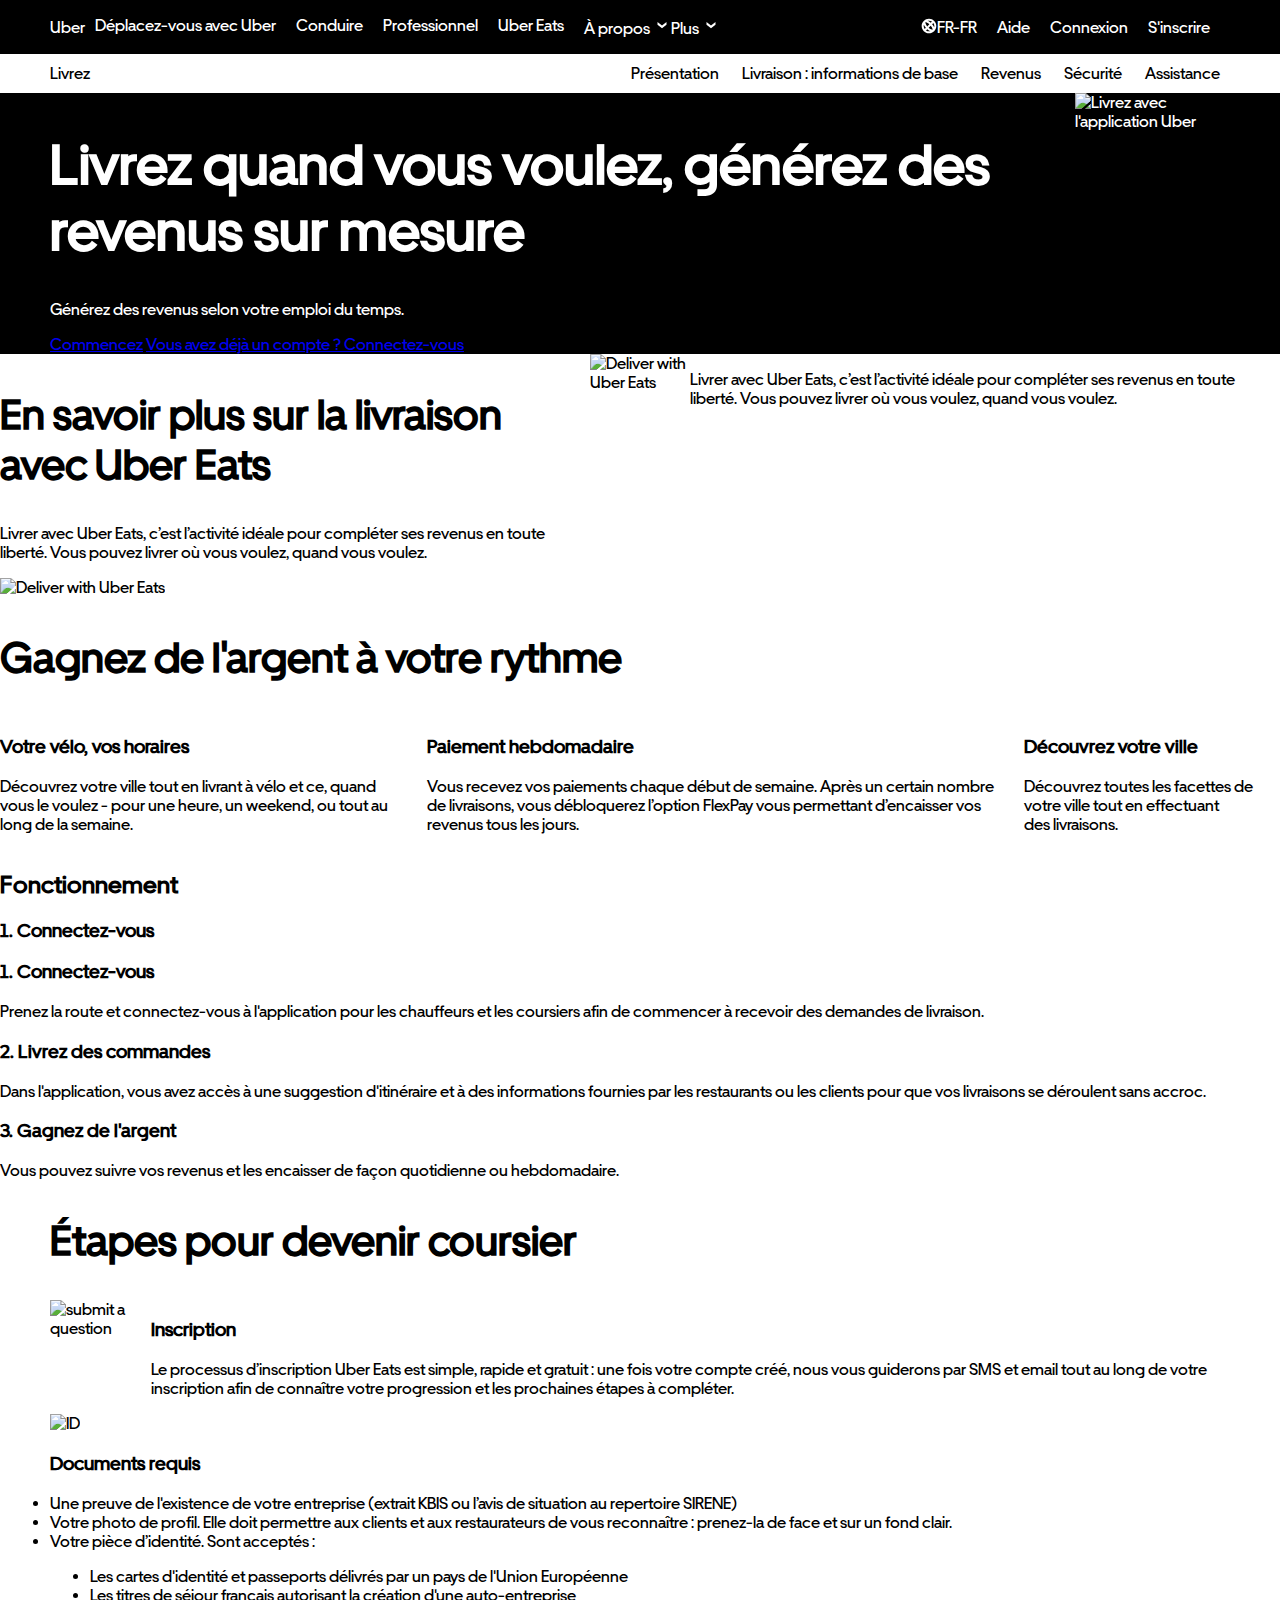
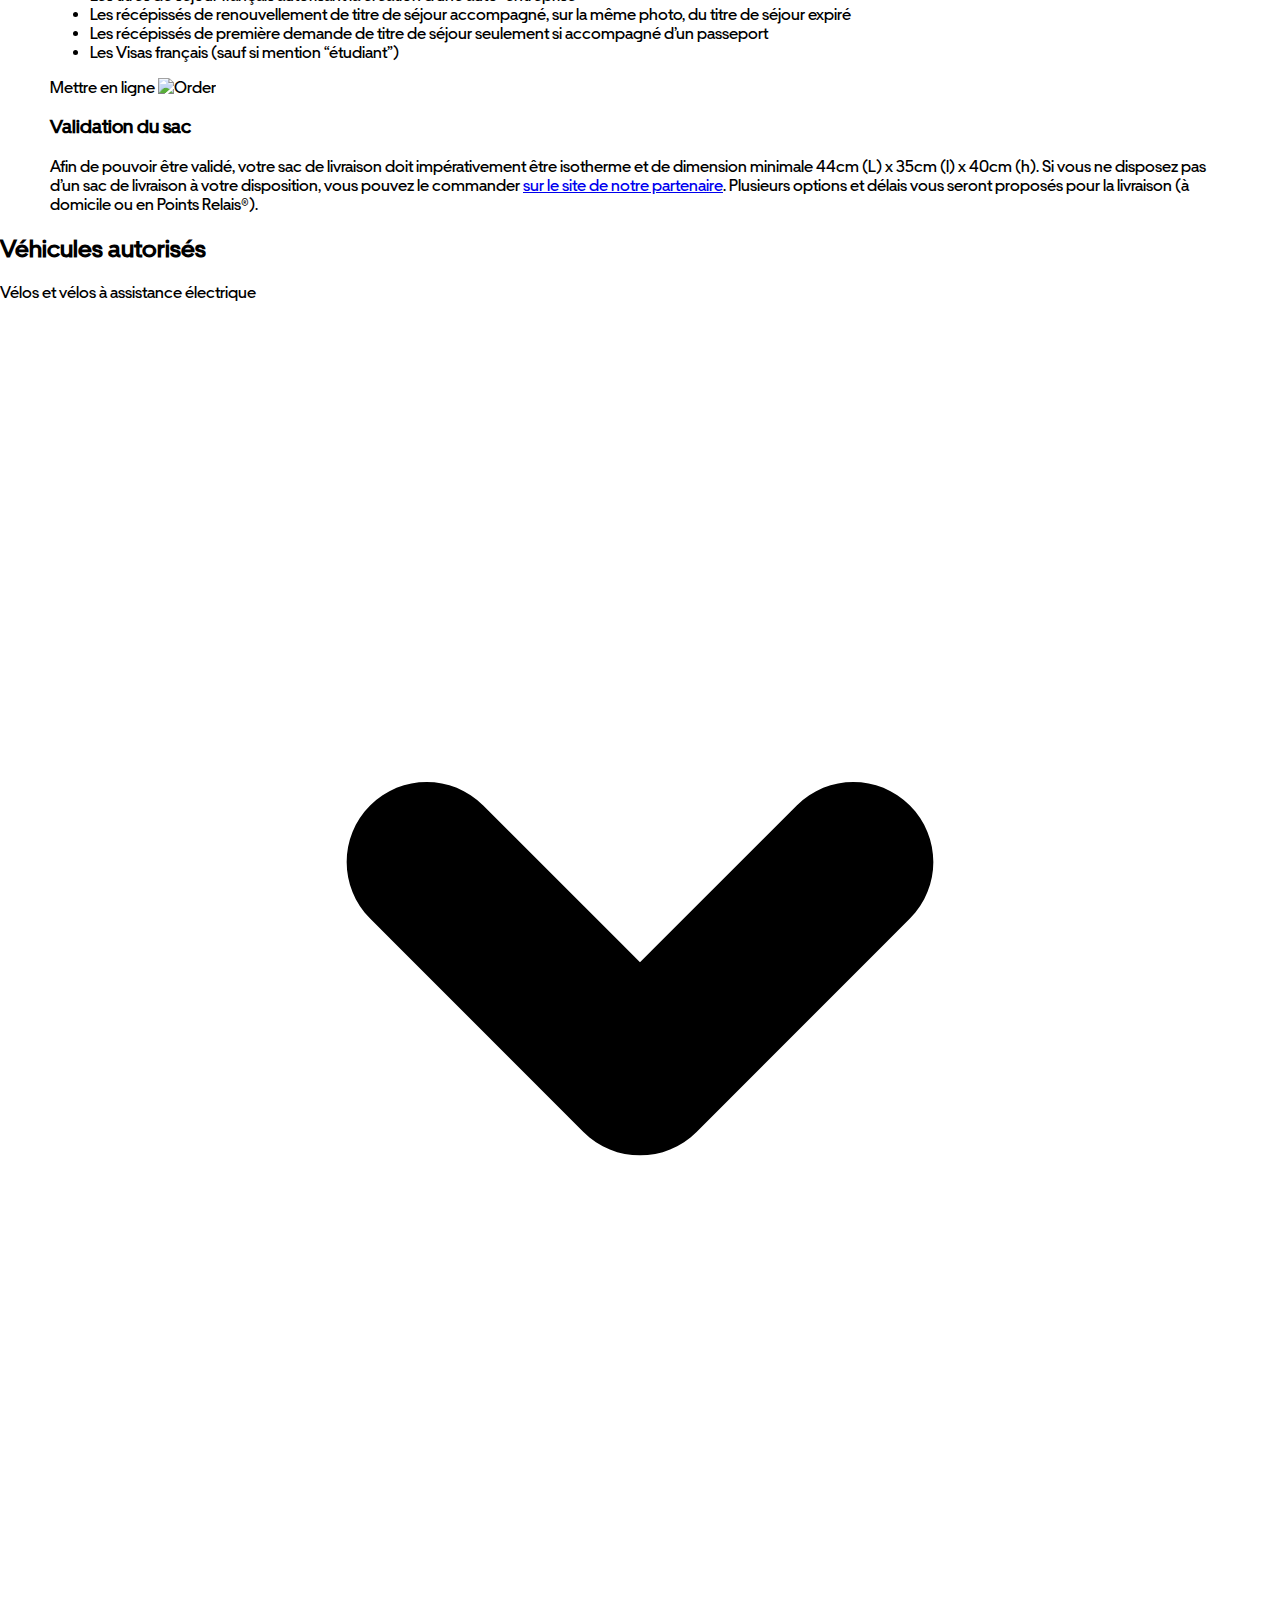
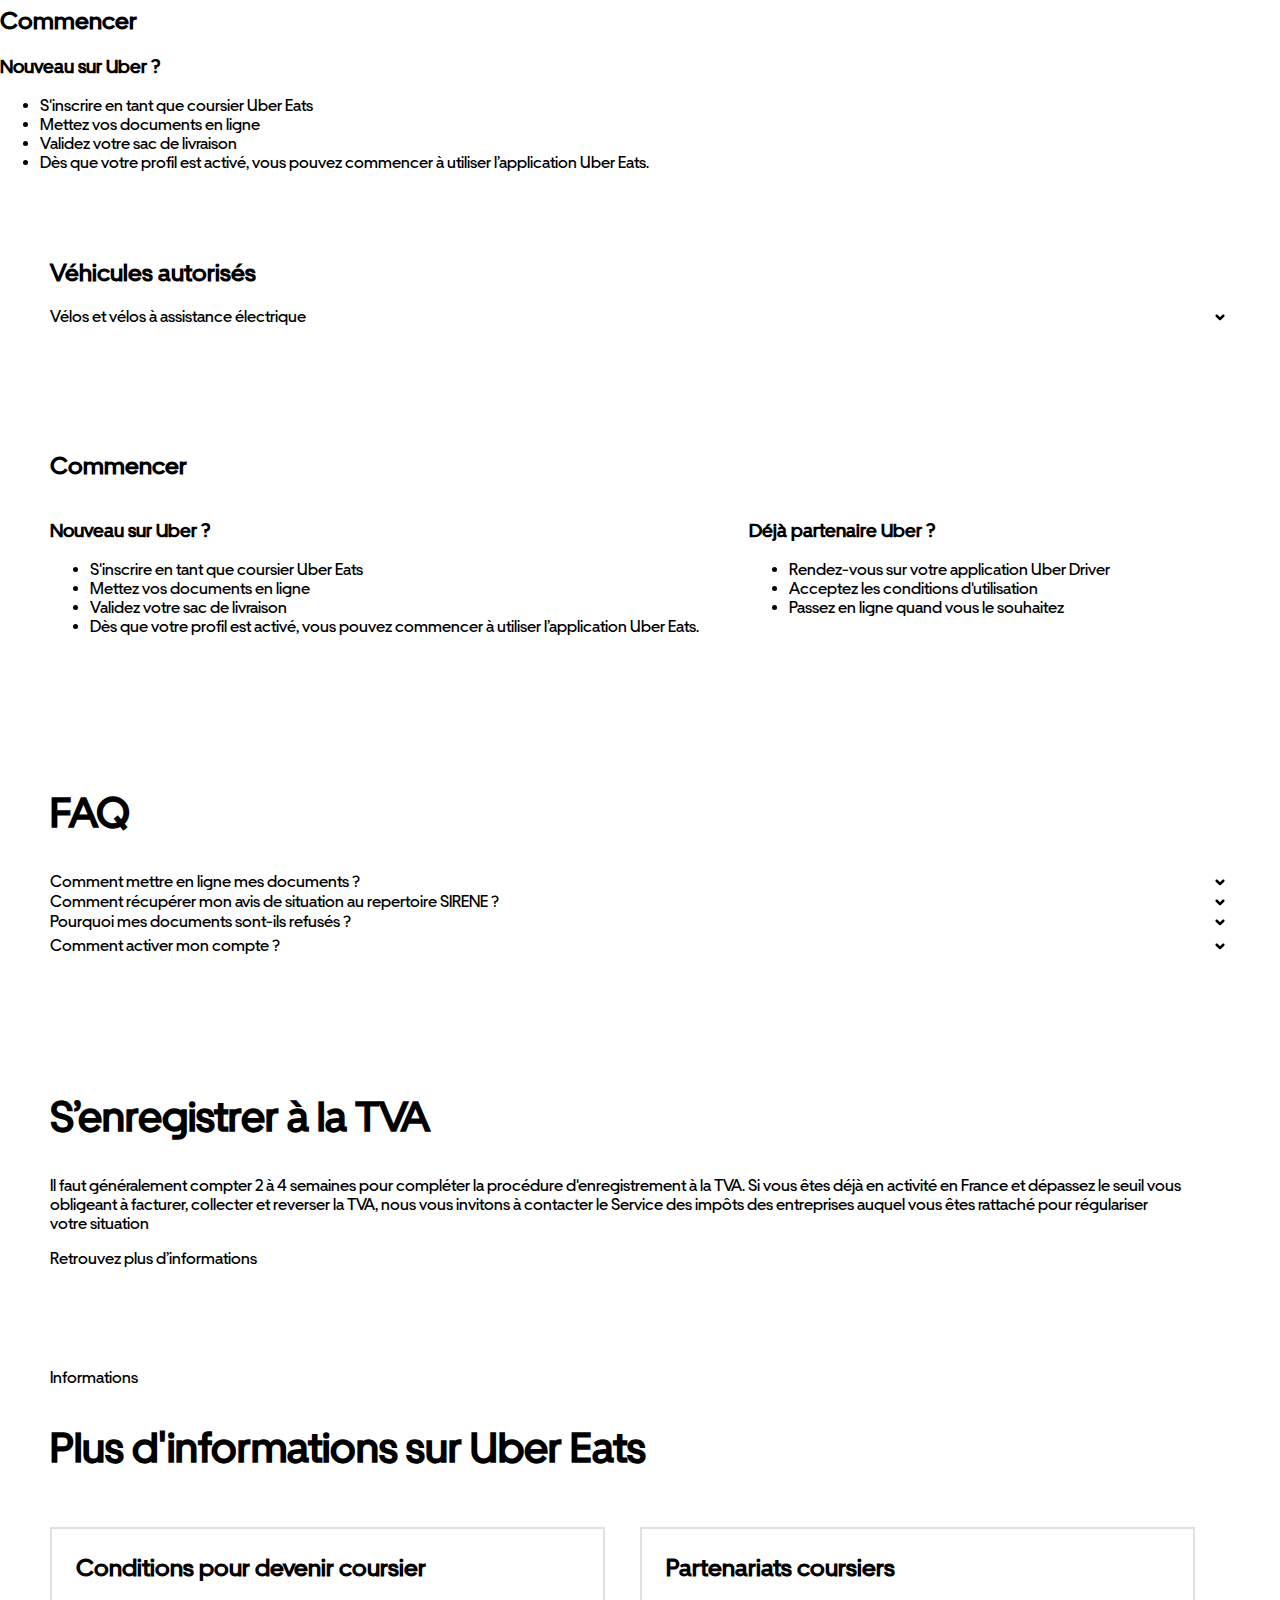
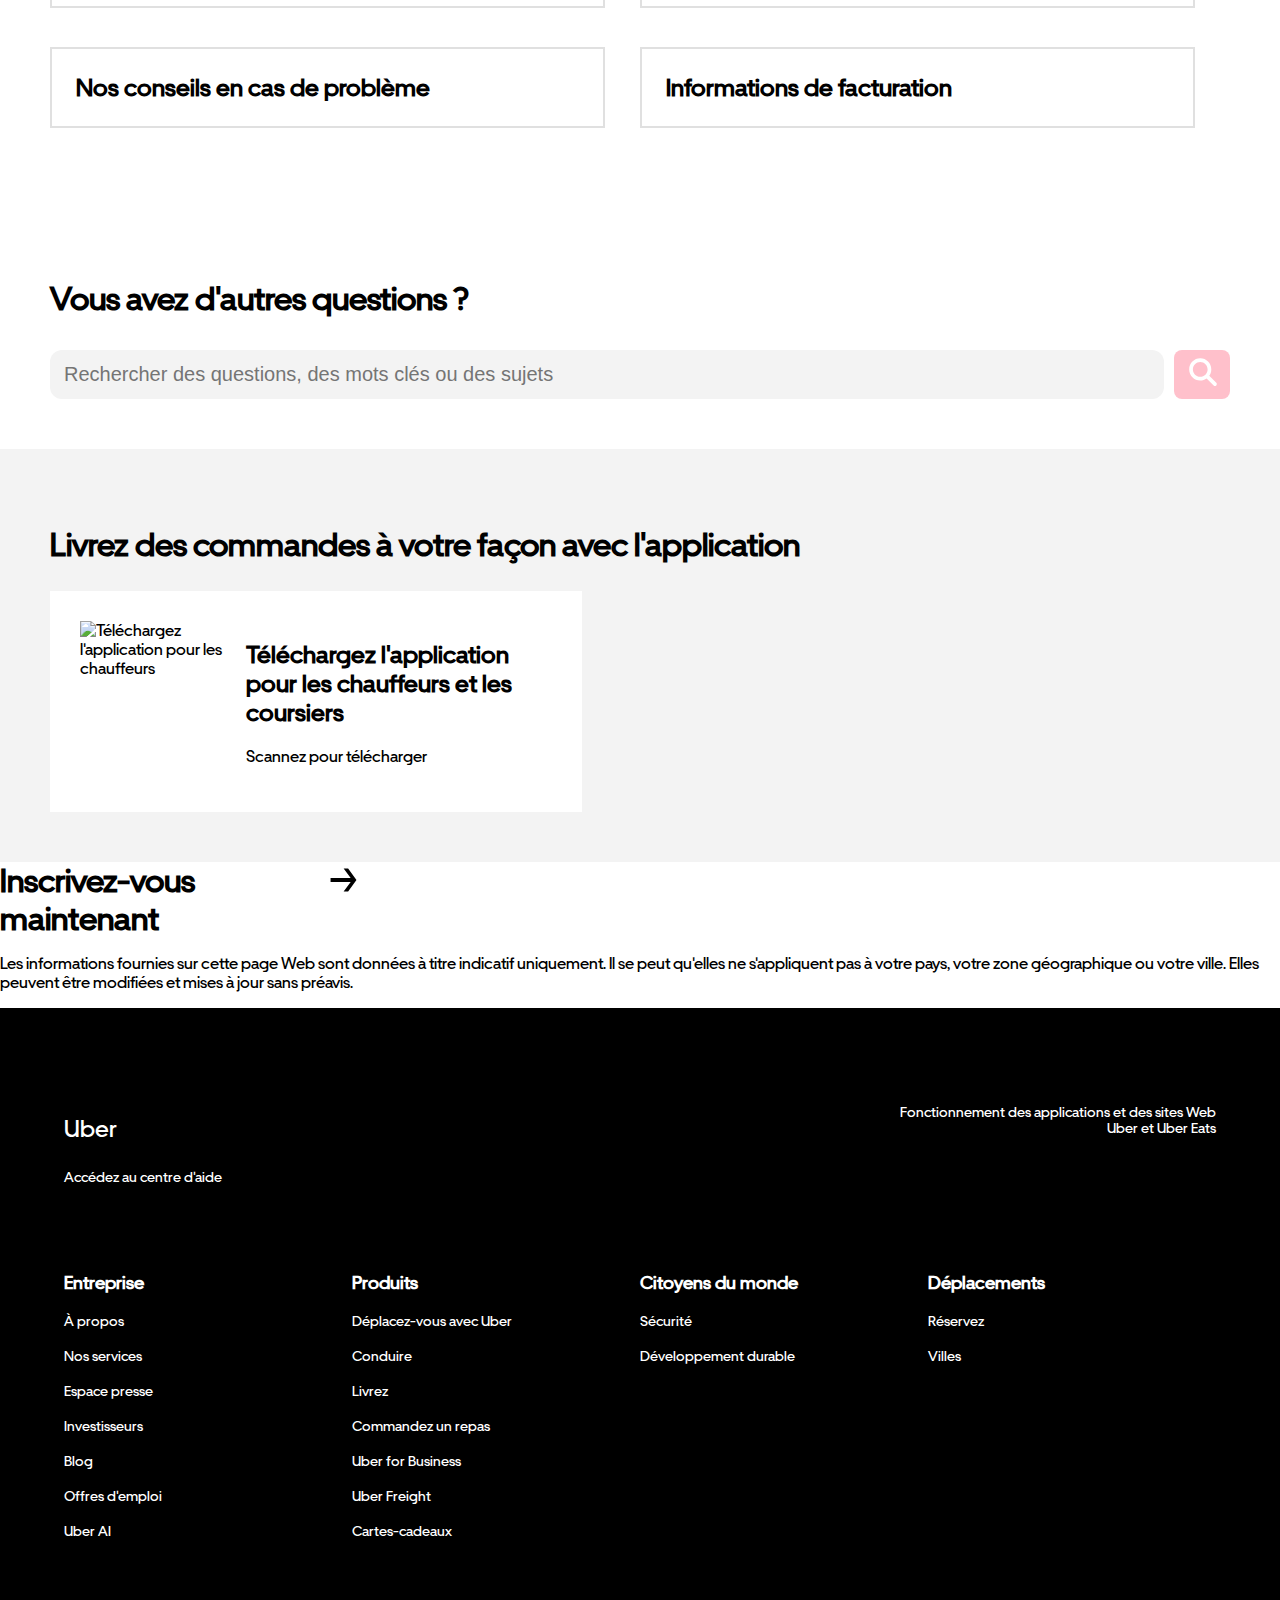
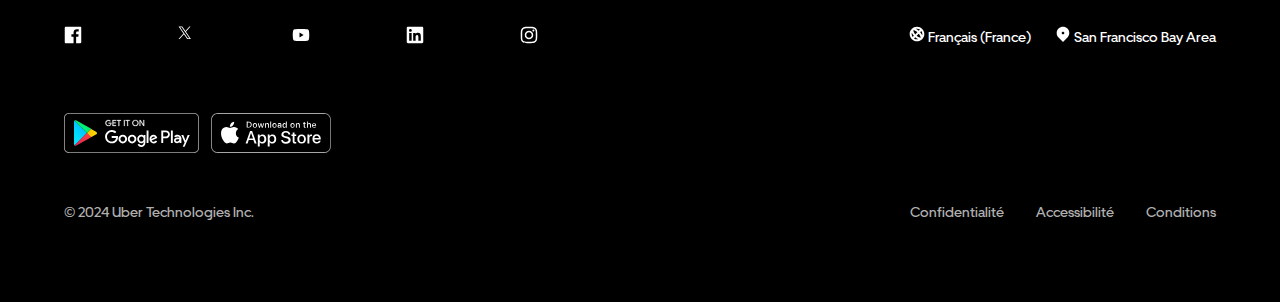
==== commit 8e209b89: "Merge branch 'mohamed' of https://github.com/goncalvesdeveloppement/UberCloneHTML into mohamed" ====
--- a/index.html
+++ b/index.html
@@ -12,40 +12,48 @@
     <!-- ###### Header by Mohamed ###### -->
 
     <header id="header-desktop">
-        <nav class="bg-black nav a-white">
-            <div class="d-flex j-between px-50">
+        <nav class="header--top bg-black nav a-white">
+            <div class="d-flex j-between px-50 header--top--container">
                 <ul class="d-flex">
-                    <div class="m-t-auto m-b-auto"><a
+                    <div class="header-desktop--title m-t-auto m-b-auto"><a
                             href="https://www.uber.com/fr/fr/?uclick_id=36bb0f34-9712-4172-b954-062ac16986c2">Uber</a>
                     </div>
-                    <div class="d-flex m-t-auto m-b-auto margin-b"><a href="https://m.uber.com/looking">Déplacez-vous
-                            avec Uber</a> <a href="https://www.uber.com/fr/fr/drive/">Conduire</a> <a
-                            href="https://www.uber.com/fr/fr/business/">Professionnel</a> <a
-                            href="https://www.ubereats.com/">Uber Eats</a>
-                        <div class="d-flex"> <button class="bg-none c-white border-none">À propos</button> <svg
-                                class="c-white" width="18" height="18" viewBox="0 0 24 24" fill="white">
-                                <path d="M18 8v3.8l-6 4.6-6-4.6V8l6 4.6L18 8Z" fill="currentColor"></path>
-                            </svg> </div>
+                    <div class="header--top--menu d-flex m-t-auto m-b-auto margin-b"><a class="bghover"
+                            href="https://m.uber.com/looking">Déplacez-vous
+                            avec Uber</a> <a class="bghover" href="https://www.uber.com/fr/fr/drive/">Conduire</a> <a
+                            class="bghover" href="https://www.uber.com/fr/fr/business/">Professionnel</a> <a
+                            class="bghover" id="UberLink" href="https://www.ubereats.com/">Uber Eats</a>
+                        <div class="d-flex header--about"> <a id="AboutLink" class="bghover"
+                                href="https://www.uber.com/fr/fr/about/">À propos <svg class="c-white" width="18"
+                                    height="18" viewBox="0 0 24 24" fill="white">
+                                    <path d="M18 8v3.8l-6 4.6-6-4.6V8l6 4.6L18 8Z" fill="currentColor"></path>
+                                </svg></a><a id="MoreLink" class="bghover" href="https://www.uber.com/fr/fr/about/">Plus
+                                <svg class="c-white" width="18" height="18" viewBox="0 0 24 24" fill="white">
+                                    <path d="M18 8v3.8l-6 4.6-6-4.6V8l6 4.6L18 8Z" fill="currentColor"></path>
+                                </svg></a> </div>
                     </div>
                 </ul>
                 <ul class="m-t-auto m-b-auto d-flex margin-b">
-                    <div class="d-flex c-white m-t-auto m-b-auto"> <svg width="16" height="16" viewBox="0 0 24 24"
-                            fill="none">
+                    <a href="#" class="bghover header--lang-switcher d-flex c-white m-t-auto m-b-auto"> <svg width="16"
+                            height="16" viewBox="0 0 24 24" fill="none">
                             <path
                                 d="M12 1C5.9 1 1 5.9 1 12s4.9 11 11 11 11-4.9 11-11S18.1 1 12 1Zm8 11c0 .7-.1 1.4-.3 2-.6-1.5-1.6-3.1-3-4.7l1.8-1.8c1 1.3 1.5 2.8 1.5 4.5ZM6.5 6.5c1.3 0 3.6.8 6 2.9l-3.2 3.2C7.1 9.8 6.5 7.5 6.5 6.5Zm8.1 5c2.3 2.7 2.9 5 2.9 6-1.3 0-3.6-.8-6-2.9l3.1-3.1Zm1.9-6.1-1.9 1.9c-1.6-1.4-3.2-2.4-4.7-3 .7-.2 1.3-.3 2-.3 1.8 0 3.3.5 4.6 1.4ZM4 12c0-.7.1-1.4.3-2 .6 1.5 1.6 3.1 3 4.7l-1.8 1.8C4.5 15.2 4 13.7 4 12Zm3.5 6.6 1.9-1.9c1.6 1.4 3.2 2.4 4.7 3-.7.2-1.3.3-2 .3-1.8 0-3.3-.5-4.6-1.4Z"
                                 fill="currentColor"></path>
-                        </svg> FR-FR </div>
-                    <div class="m-t-auto m-b-auto"> <a href="https://help.uber.com/">Aide</a></div>
-                    <div class="m-t-auto m-b-auto"><button class="bg-none c-white border-none">Connexion</button></div>
-                    <div class="m-t-auto m-b-auto"><button class="border-radius border-none">S'inscrire</button></div>
+                        </svg> FR-FR </a>
+                    <div class="m-t-auto m-b-auto"> <a class="bghover" href="https://help.uber.com/">Aide</a></div>
+                    <div class="m-t-auto m-b-auto"><a class="bghover" href="#"
+                            class="btn-login bg-none c-white border-none">Connexion</a></div>
+                    <div class="m-t-auto m-b-auto"><a href="#"
+                            class="btn-register border-radius border-none">S'inscrire</a></div>
                 </ul>
             </div>
         </nav>
-        <nav class="nav">
-            <div class="d-flex j-between my-10 px-50">
-                <div> <span>Livrez</span> </div>
-                <div class="margin-b"> <a class="c-black" href="https://www.uber.com/fr/fr/deliver/">Présentation</a> <a
-                        class="c-black" href="https://www.uber.com/fr/fr/deliver/basics/">Livraison : informations de
+        <nav class="nav header--bottom">
+            <div class="d-flex j-between my-10 px-50 header--bottom--container">
+                <div> <span id="DeliverTitle">Livrez</span> </div>
+                <div class="header--bottom--menu margin-b"> <a class="c-black"
+                        href="https://www.uber.com/fr/fr/deliver/">Présentation</a> <a class="c-black"
+                        href="https://www.uber.com/fr/fr/deliver/basics/">Livraison : informations de
                         base</a> <a class="c-black"
                         href="https://www.uber.com/fr/fr/deliver/basics/earnings/understanding-delivery-fares/">Revenus</a>
                     <a class="c-black"
@@ -57,15 +65,19 @@
         </nav>
     </header>
     <header id="header-mobile">
-        <nav class="nav bg-black d-flex j-between px-20 py-10">
-            <div class="m-t-auto m-b-auto"> <a class="c-white" href="https://www.uber.com/fr/fr/">Uber</a> </div>
+        <nav class="header--top nav bg-black d-flex j-between px-20 py-10">
+            <div class="header-mobile--title m-t-auto m-b-auto"> <a class="c-white"
+                    href="https://www.uber.com/fr/fr/">Uber</a> </div>
             <div class="d-flex">
-                <div class="m-t-auto m-b-auto"><button class="bg-none c-white border-none">Connexion</button></div>
-                <div class="m-t-auto m-b-auto"><button class="border-radius border-none">S'inscrire</button></div>
+                <div class="m-t-auto m-b-auto"><a href="#" class="btn-login bg-none c-white border-none">Connexion</a>
+                </div>
+                <div class="m-t-auto m-b-auto"><a href="#" class="btn-register border-radius border-none">S'inscrire</a>
+                </div>
             </div>
         </nav>
-        <nav class="d-flex px-20 py-10">
-            <div>Livrez</div> <svg class="m-t-auto m-b-auto" width="10" height="10" viewBox="0 0 24 24" fill="none">
+        <nav class="d-flex px-20 py-10 header--bottom">
+            <div id="DeliverTitleMob">Livrez</div> <svg class="m-t-auto m-b-auto" width="10" height="10"
+                viewBox="0 0 24 24" fill="none">
                 <title>Chevron down</title>
                 <path d="M22 6.9v3.8l-10 7.7-10-7.7V6.9l10 7.7 10-7.7Z" fill="currentColor"></path>
             </svg>
@@ -75,14 +87,25 @@
     <!-- ###### Content by Tarek ###### -->
 
     <main>
-        <div class="d-flex bg-black c-white p-50">
-            <h1 class="size-56">Livrez quand vous voulez, générez des revenus sur mesure</h1>
-            <img src="https://www.uber-assets.com/image/upload/f_auto,q_auto:eco,c_fill,h_552,w_552/v1670495515/assets/69/2878ac-8a8e-48fe-8e9a-cdcd73a3e263/original/Courier_With_Bags_v2.png"
-                alt="Livrez avec l'application Uber" aria-hidden="true" role="presentation" class="css-ZwMiT">
-        </div>
-        <div class="d-flex j-between p-50">
-            <div>
-                <h2 class="size-42">En savoir plus sur la livraison avec Uber Eats</h2>
+        <section id="DeliverIntro">
+            <div class="container d-flex bg-black c-white px-50">
+                <div class="left">
+                    <h1 class="size-56">Livrez quand vous voulez, générez des revenus sur mesure</h1>
+                    <p>Générez des revenus selon votre emploi du temps. </p>
+                    <div class="flexmob">
+                        <a class="start-button" href="#">Commencez</a>
+                        <a class="login-link" href="#">Vous avez déjà un compte ? Connectez-vous</a>
+                    </div>
+                </div>
+                <img src="https://www.uber-assets.com/image/upload/f_auto,q_auto:eco,c_fill,h_552,w_552/v1670495515/assets/69/2878ac-8a8e-48fe-8e9a-cdcd73a3e263/original/Courier_With_Bags_v2.png"
+                    alt="Livrez avec l'application Uber" aria-hidden="true" role="presentation" class="css-ZwMiT">
+            </div>
+        </section>
+
+        <section>
+            <div class="d-flex">
+                <div>
+                    <h2 class="size-42">En savoir plus sur la livraison avec Uber Eats</h2>
 
                 <p>Livrer avec Uber Eats, c’est l’activité idéale pour compléter ses revenus en
                     toute
@@ -90,148 +113,170 @@
             </div>
             <img src="https://www.uber-assets.com/image/upload/f_auto,q_auto:eco,c_fill,h_368,w_552/v1617104233/assets/0e/f21ba5-c5b0-4365-a527-8640f59fbc96/original/UberIM_003072---mobile.jpg"
                 alt="Deliver with Uber Eats" aria-hidden="true" role="presentation" class="css-ZwMiT">
-
-        </div>
-
-        <div class="p-50">
-            <h2 class="size-42">Gagnez de l'argent à votre rythme</h2>
-
-            <div id="main-div" class="d-flex">
-                <div>
-                    <h3 class="css-hMHLWU">Votre vélo, vos horaires</h3>
-
-                    <p>Découvrez votre ville tout en livrant à vélo et ce, quand vous le voulez
-                        -
-                        pour une
-                        heure, un weekend, ou tout au long de la&nbsp;semaine.</p>
-                </div>
-
-                <div>
-                    <h3 class="css-hMHLWU">Paiement hebdomadaire</h3>
-
-                    <p>Vous recevez vos paiements chaque début de semaine. Après un certain
-                        nombre
-                        de
-                        livraisons, vous débloquerez l’option FlexPay vous permettant d’encaisser vos revenus tous
-                        les&nbsp;jours.
-                    </p>
-
-                </div>
-
-                <div>
-                    <h3 class="css-hMHLWU">Découvrez votre ville</h3>
-
-                    <p>Découvrez toutes les facettes de votre ville tout en effectuant
-                        des&nbsp;livraisons.</p>
-
-                </div>
-            </div>
-        </div>
-
-
-
-
-        <div class="p-50">
-            <h2>Fonctionnement</h2>
+                    <p class="cmln__paragraph">Livrer avec Uber Eats, c’est l’activité idéale pour compléter ses revenus
+                        en
+                        toute
+                        liberté. Vous pouvez livrer où vous voulez, quand vous&nbsp;voulez.</p>
+                </div>
+                <img src="https://www.uber-assets.com/image/upload/f_auto,q_auto:eco,c_fill,h_368,w_552/v1617104233/assets/0e/f21ba5-c5b0-4365-a527-8640f59fbc96/original/UberIM_003072---mobile.jpg"
+                    alt="Deliver with Uber Eats" aria-hidden="true" role="presentation" class="css-ZwMiT">
+
+            </div>
+        </section>
+
+        <section>
+            <div>
+                <h2 class="size-42">Gagnez de l'argent à votre rythme</h2>
+
+                <div id="main-div" class="d-flex">
+                    <div>
+                        <h3 class="css-hMHLWU">Votre vélo, vos horaires</h3>
+
+                        <p class="cmln__paragraph">Découvrez votre ville tout en livrant à vélo et ce, quand vous le
+                            voulez
+                            -
+                            pour une
+                            heure, un weekend, ou tout au long de la&nbsp;semaine.</p>
+                    </div>
+
+                    <div>
+                        <h3 class="css-hMHLWU">Paiement hebdomadaire</h3>
+
+                        <p class="cmln__paragraph">Vous recevez vos paiements chaque début de semaine. Après un certain
+                            nombre
+                            de
+                            livraisons, vous débloquerez l’option FlexPay vous permettant d’encaisser vos revenus tous
+                            les&nbsp;jours.
+                        </p>
+
+                    </div>
+
+                    <div>
+                        <h3 class="css-hMHLWU">Découvrez votre ville</h3>
+
+                        <p class="cmln__paragraph">Découvrez toutes les facettes de votre ville tout en effectuant
+                            des&nbsp;livraisons.</p>
+
+                    </div>
+                </div>
+            </div>
+        </section>
+
+        <section>
+            <h2 class="css-jmnQxd">Fonctionnement</h2>
 
             <h3 class="css-cEjZmB">1. Connectez-vous</h3>
-
-            <p>Prenez la route et connectez-vous à l'application pour les chauffeurs et les
+            <h3 class="css-cEjZmB">1. Connectez-vous</h3>
+
+            <p class="cmln__paragraph">Prenez la route et connectez-vous à l'application pour les chauffeurs et les
                 coursiers afin de commencer à recevoir des demandes de&nbsp;livraison.</p>
 
-            <h3 class="css-cEjZmB">2. Livrez des commandes</h3>
-
-            <p>Dans l'application, vous avez accès à une suggestion d'itinéraire et à des
-                informations fournies par les restaurants ou les clients pour que vos livraisons se déroulent
-                sans&nbsp;accroc.</p>
+                <h3 class="css-cEjZmB">2. Livrez des commandes</h3>
+
+                <p>Dans l'application, vous avez accès à une suggestion d'itinéraire et à des
+                    informations fournies par les restaurants ou les clients pour que vos livraisons se déroulent
+                    sans&nbsp;accroc.</p>
 
             <h3 class="css-cEjZmB">3. Gagnez de l'argent</h3>
 
-            <p>Vous pouvez suivre vos revenus et les encaisser de façon quotidienne
+            <p class="cmln__paragraph">Vous pouvez suivre vos revenus et les encaisser de façon quotidienne
                 ou&nbsp;hebdomadaire.</p>
-        </div>
-
-
-        <div class="px-50">
-            <h2 class="size-42">Étapes pour devenir coursier</h2>
-
-            <div class="d-flex margin-l-100-div m-b-50">
-                <div>
+        </section>
+
+        <section>
+            <div class="px-50">
+                <h2 class="size-42">Étapes pour devenir coursier</h2>
+
+                <div class="d-flex margin-b">
                     <img src="https://www.uber-assets.com/image/upload/q_auto:eco,c_fill,h_478,w_848/v1561655777/assets/85/203ae6-3d6a-4f30-8cba-4a927cf47d9c/original/DE1.2_Submit-a-question.svg"
                         alt="submit a question" aria-hidden="true" role="presentation" class="css-ZwMiT">
-                </div>
-                <div>
-                    <h3 class="css-cEjZmB">Inscription</h3>
-                    <p>Le processus d’inscription Uber Eats est simple, rapide et gratuit : une
-                        fois
-                        votre
-                        compte créé, nous vous guiderons par SMS et email tout au long de votre inscription afin de
-                        connaître votre
-                        progression et les prochaines étapes à&nbsp;compléter.</p>
-                </div>
-            </div>
-
-            <div class="d-flex margin-l-100-div m-b-50">
-                <div>
-                    <img src="https://www.uber-assets.com/image/upload/q_auto:eco,c_fill,h_478,w_848/v1561663109/assets/89/b1bb43-5127-4b22-ada7-7de135133b68/original/DE4.3_ID.svg"
-                        alt="ID" aria-hidden="true" role="presentation" class="css-ZwMiT">
-                </div>
-
-                <div>
-                    <h3 class="css-cEjZmB">Documents requis</h3>
-
-                    <li class="cmln__list-item">Une preuve de l'existence de votre entreprise
-                        (extrait KBIS ou l’avis de situation au repertoire&nbsp;SIRENE)</li>
-                    <li class="cmln__list-item">Votre photo de profil. Elle doit permettre aux clients et aux
-                        restaurateurs de
-                        vous
-                        reconnaître : prenez-la de face et sur un fond&nbsp;clair.</li>
-                    <li class="cmln__list-item">Votre pièce d’identité. Sont acceptés :
-                        <ul class="cmln__list">
-                            <li class="cmln__list-item">Les cartes d'identité et passeports délivrés par un pays de
-                                l'Union
-                                Européenne
-                            </li>
-                            <li class="cmln__list-item">Les titres de séjour français autorisant la création d'une
-                                auto-entreprise
-                            </li>
-                            <li class="cmln__list-item">Les récépissés de renouvellement de titre de séjour accompagné,
-                                sur la
-                                même
-                                photo, du titre de séjour expiré</li>
-                            <li class="cmln__list-item">Les récépissés de première demande de titre de séjour seulement
-                                si
-                                accompagné
-                                d’un passeport</li>
-                            <li class="cmln__list-item">Les Visas français (sauf si mention&nbsp;“étudiant”)</li>
-                        </ul>
-                    </li>
-                    <span data-testid="text-cta" class="css-ePstdz">Mettre en ligne</span>
-                </div>
-            </div>
-
-            <div class="d-flex margin-l-100-div m-b-50">
-                <div>
-                    <img src="https://www.uber-assets.com/image/upload/q_auto:eco,c_fill,h_478,w_848/v1561667384/assets/a7/2bf58c-62a7-4f0a-b02a-ca7a2f1eb1c1/original/DPE2.1_order.svg"
-                        alt="Order" aria-hidden="true" role="presentation" class="css-ZwMiT">
-                </div>
-                <div>
-                    <h3 class="css-cEjZmB">Validation du sac</h3>
-                    <p>Afin de pouvoir être validé, votre sac de livraison doit impérativement
-                        être
-                        isotherme et
-                        de dimension minimale 44cm (L) x 35cm (l) x 40cm (h). Si vous ne disposez pas d’un sac de
-                        livraison à
-                        votre
-                        disposition, vous pouvez le commander <a class="cmln__link"
-                            href="https://uberfr.wearyourebrand.com/fr">sur
-                            le
-                            site de notre partenaire</a>. Plusieurs options et délais vous seront proposés pour la
-                        livraison (à
-                        domicile
-                        ou en Points&nbsp;Relais®).</p>
-                </div>
-            </div>
+                    <div>
+                        <h3 class="css-cEjZmB">Inscription</h3>
+                        <p class="cmln__paragraph">Le processus d’inscription Uber Eats est simple, rapide et gratuit :
+                            une
+                            fois
+                            votre
+                            compte créé, nous vous guiderons par SMS et email tout au long de votre inscription afin de
+                            connaître votre
+                            progression et les prochaines étapes à&nbsp;compléter.</p>
+                    </div>
+                </div>
+
+                <img src="https://www.uber-assets.com/image/upload/q_auto:eco,c_fill,h_478,w_848/v1561663109/assets/89/b1bb43-5127-4b22-ada7-7de135133b68/original/DE4.3_ID.svg"
+                    alt="ID" aria-hidden="true" role="presentation" class="css-ZwMiT">
+                <h3 class="css-cEjZmB">Documents requis</h3>
+
+                <li class="cmln__list-item">Une preuve de l'existence de votre entreprise
+                    (extrait KBIS ou l’avis de situation au repertoire&nbsp;SIRENE)</li>
+                <li class="cmln__list-item">Votre photo de profil. Elle doit permettre aux clients et aux restaurateurs
+                    de
+                    vous
+                    reconnaître : prenez-la de face et sur un fond&nbsp;clair.</li>
+                <li class="cmln__list-item">Votre pièce d’identité. Sont acceptés :
+                    <ul class="cmln__list">
+                        <li class="cmln__list-item">Les cartes d'identité et passeports délivrés par un pays de l'Union
+                            Européenne
+                        </li>
+                        <li class="cmln__list-item">Les titres de séjour français autorisant la création d'une
+                            auto-entreprise
+                        </li>
+                        <li class="cmln__list-item">Les récépissés de renouvellement de titre de séjour accompagné, sur
+                            la
+                            même
+                            photo, du titre de séjour expiré</li>
+                        <li class="cmln__list-item">Les récépissés de première demande de titre de séjour seulement si
+                            accompagné
+                            d’un passeport</li>
+                        <li class="cmln__list-item">Les Visas français (sauf si mention&nbsp;“étudiant”)</li>
+                    </ul>
+                </li>
+                <span data-testid="text-cta" class="css-ePstdz">Mettre en ligne</span>
+
+                <img src="https://www.uber-assets.com/image/upload/q_auto:eco,c_fill,h_478,w_848/v1561667384/assets/a7/2bf58c-62a7-4f0a-b02a-ca7a2f1eb1c1/original/DPE2.1_order.svg"
+                    alt="Order" aria-hidden="true" role="presentation" class="css-ZwMiT">
+                <h3 class="css-cEjZmB">Validation du sac</h3>
+                <p class="cmln__paragraph">Afin de pouvoir être validé, votre sac de livraison doit impérativement être
+                    isotherme et
+                    de dimension minimale 44cm (L) x 35cm (l) x 40cm (h). Si vous ne disposez pas d’un sac de livraison
+                    à
+                    votre
+                    disposition, vous pouvez le commander <a class="cmln__link"
+                        href="https://uberfr.wearyourebrand.com/fr">sur
+                        le
+                        site de notre partenaire</a>. Plusieurs options et délais vous seront proposés pour la livraison
+                    (à
+                    domicile
+                    ou en Points&nbsp;Relais®).</p>
+            </div>
+        </section>
+
+        <section>
+            <h2 class="css-jmnQxd">Véhicules autorisés</h2>
+            <div tabindex="0" role="button" aria-expanded="false" class="css-kmayiX">Vélos et vélos à assistance
+                électrique<svg viewBox="0 0 24 24" title="Expand" class="css-keOUxx">
+                    <g class="css-ePdgqe"><svg data-baseweb="icon" title="Down Small" viewBox="0 0 24 24"
+                            class="css-juLsjX">
+                            <title>Down Small</title>
+                            <path fill-rule="evenodd" clip-rule="evenodd"
+                                d="M10.9394 15.5607C11.5252 16.1464 12.4749 16.1464 13.0607 15.5607L17.0607 11.5607C17.6465 10.9749 17.6465 10.0251 17.0607 9.43934C16.4749 8.85355 15.5252 8.85355 14.9394 9.43934L12 12.3787L9.06069 9.43934C8.4749 8.85355 7.52515 8.85355 6.93937 9.43934C6.35358 10.0251 6.35358 10.9749 6.93937 11.5607L10.9394 15.5607Z">
+                            </path>
+                        </svg></g>
+                </svg></div>
+        </section>
+
+        <section>
+            <h2 class="css-jmnQxd">Commencer</h2>
+
+            <h3 class="css-cEjZmB">Nouveau sur Uber ?</h3>
+            <ul class="cmln__list">
+                <li class="cmln__list-item">S'inscrire en tant que coursier Uber&nbsp;Eats</li>
+                <li class="cmln__list-item">Mettez vos documents en&nbsp;ligne</li>
+                <li class="cmln__list-item">Validez votre sac de&nbsp;livraison</li>
+                <li class="cmln__list-item">Dès que votre profil est activé, vous pouvez commencer à utiliser
+                    l’application
+                    Uber&nbsp;Eats.</li>
+            </ul>
+        </section>
         </div>
 
         <div class="p-50">
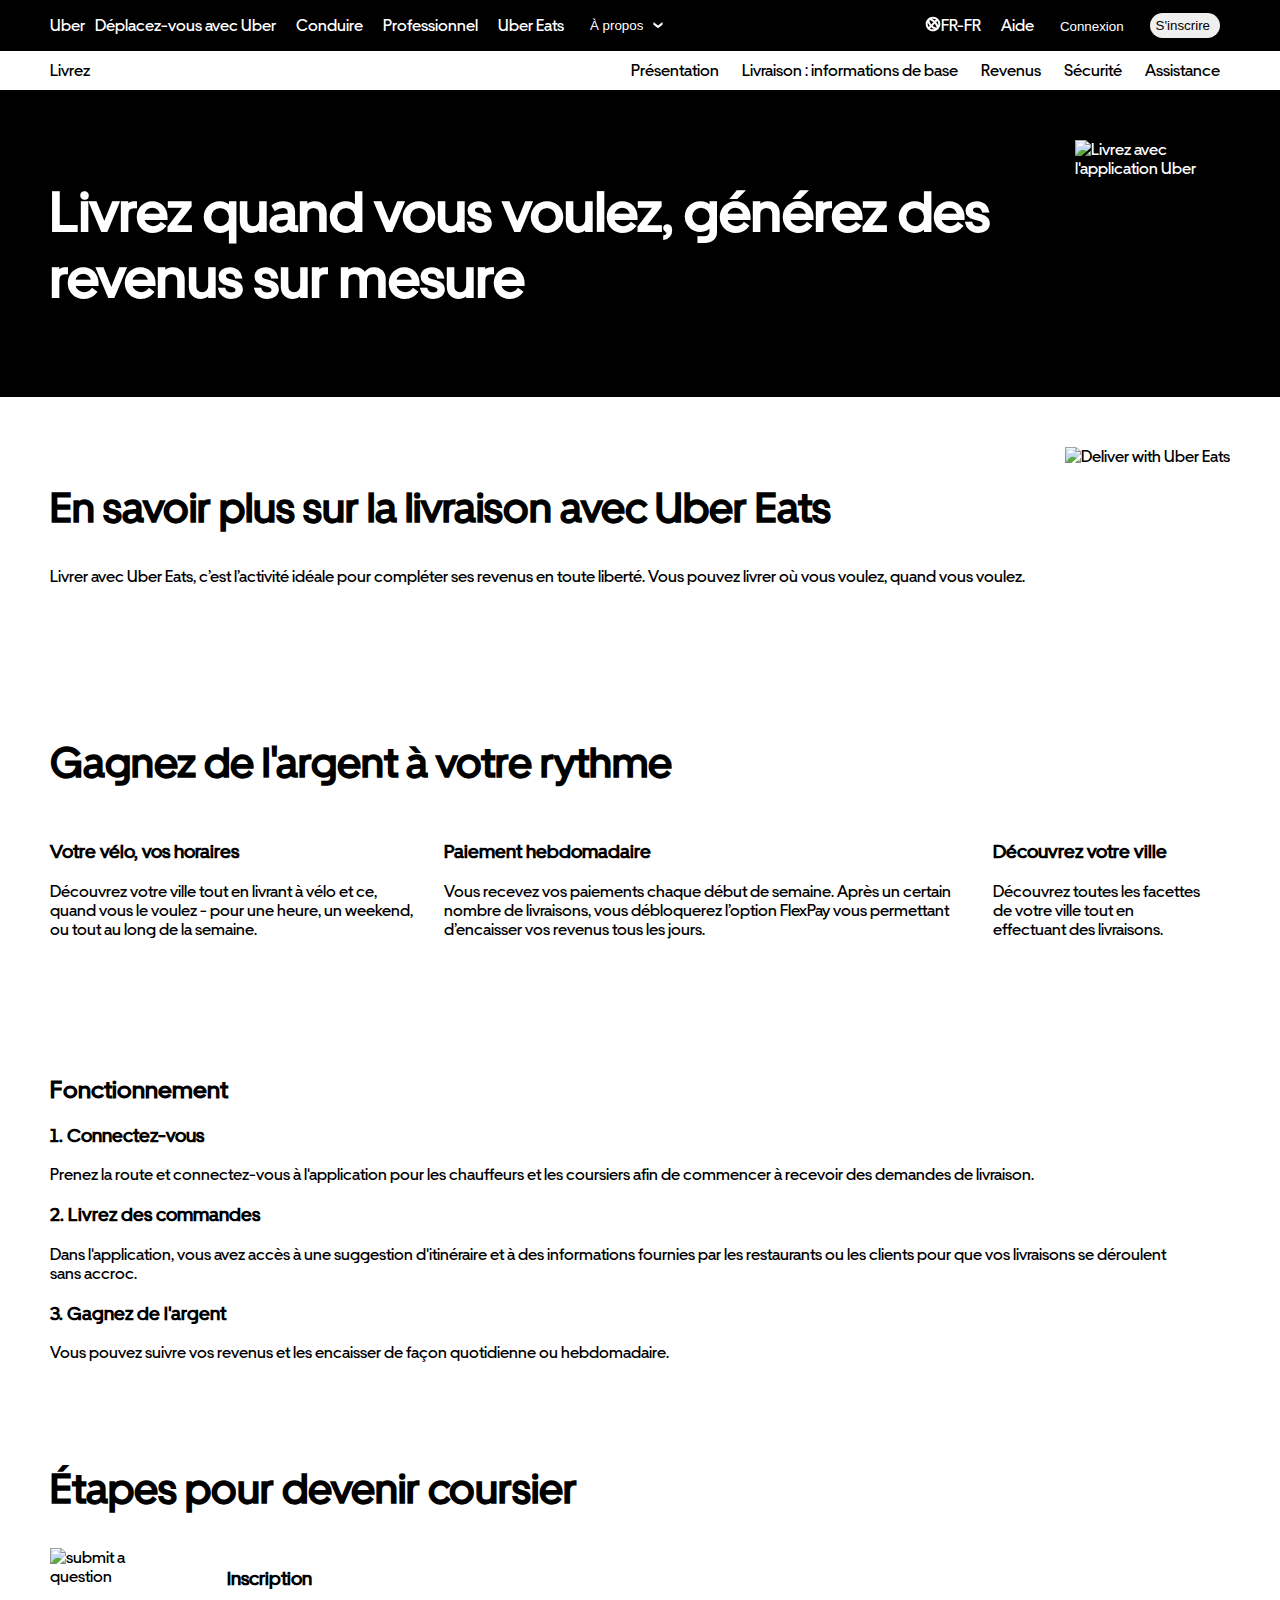
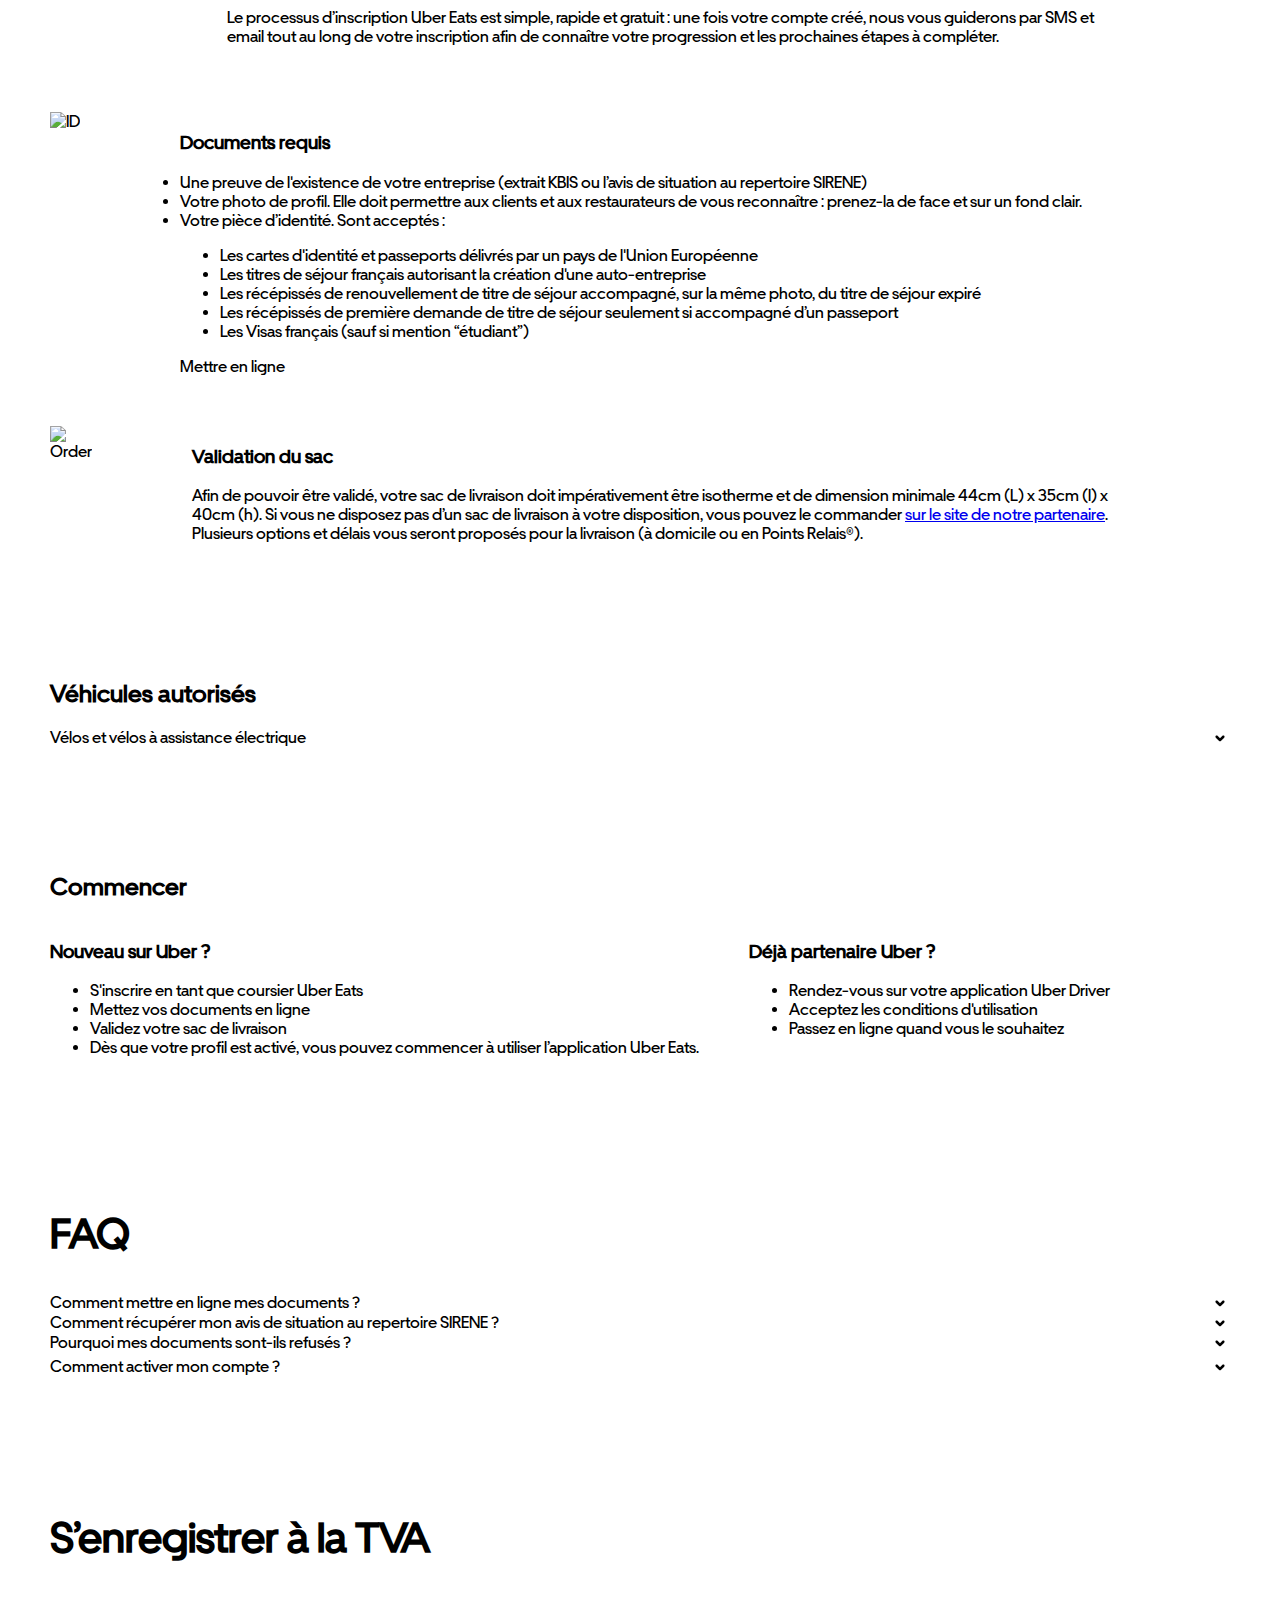
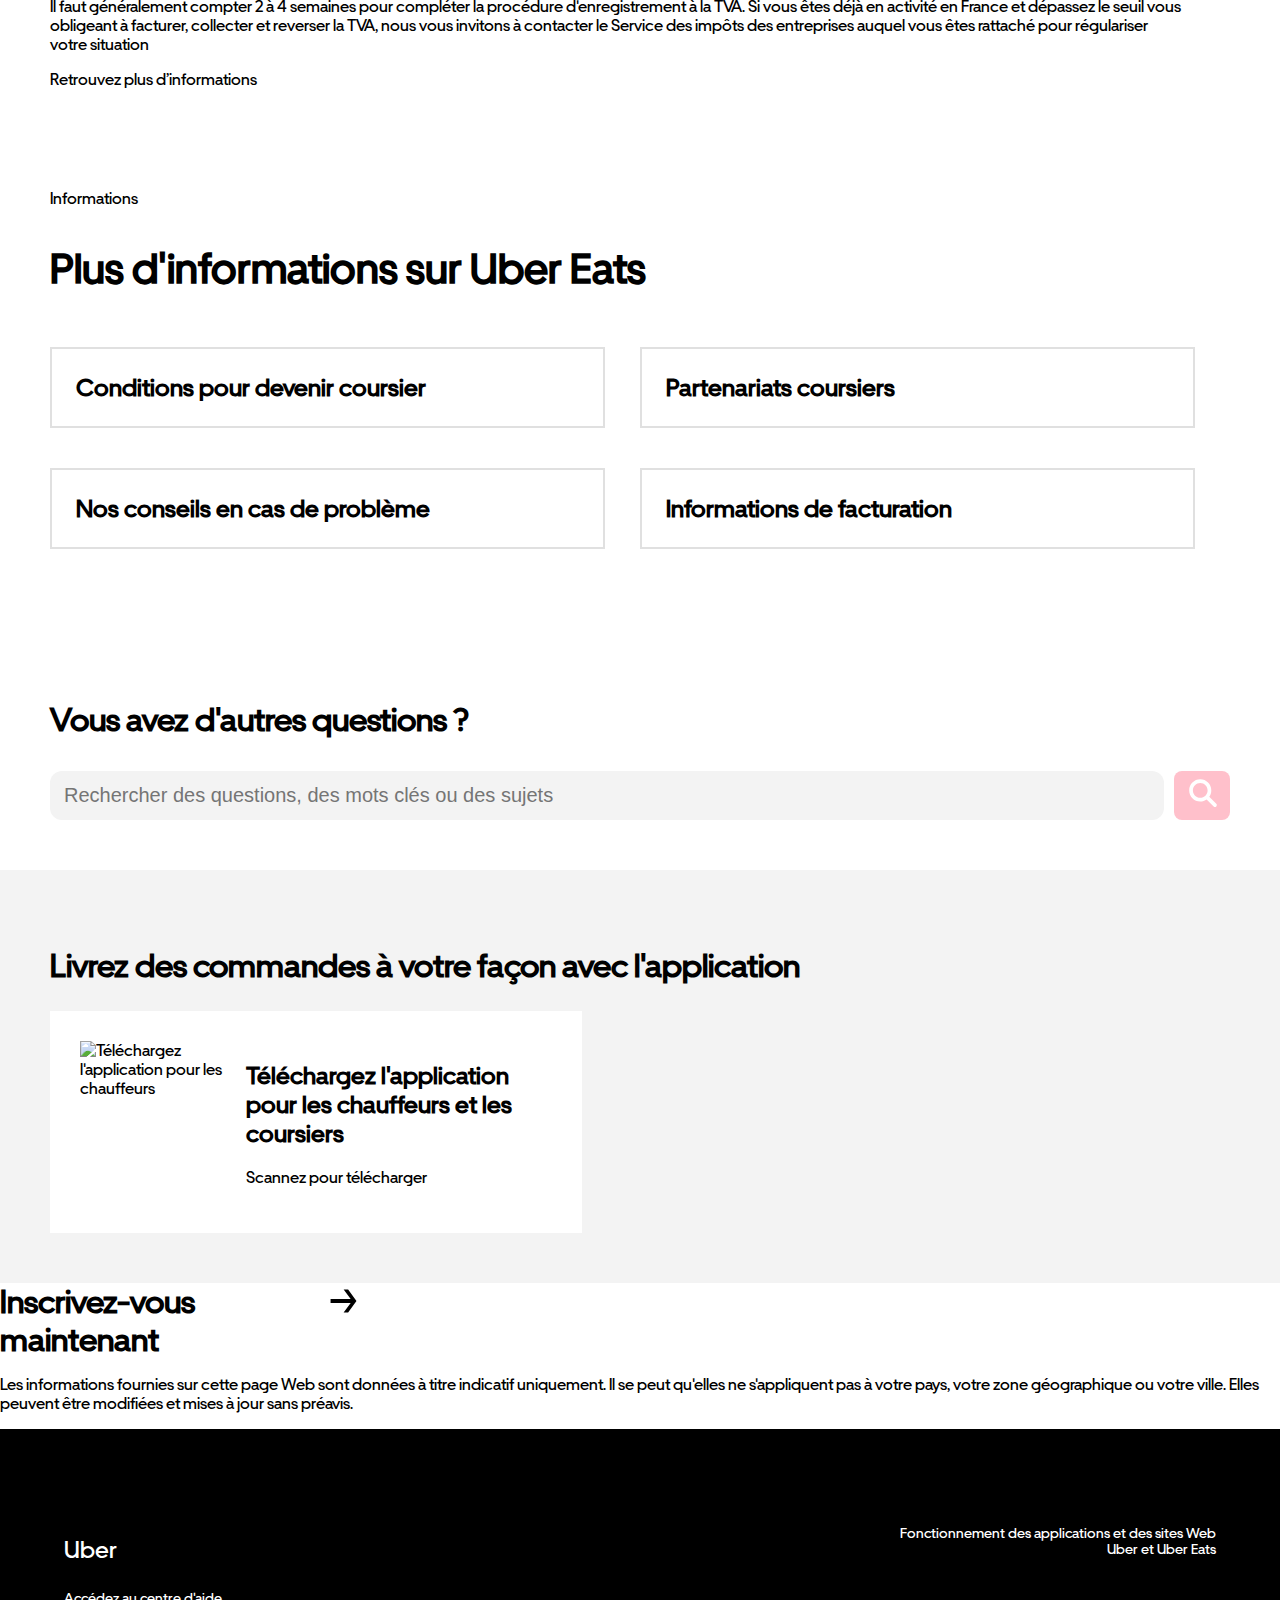
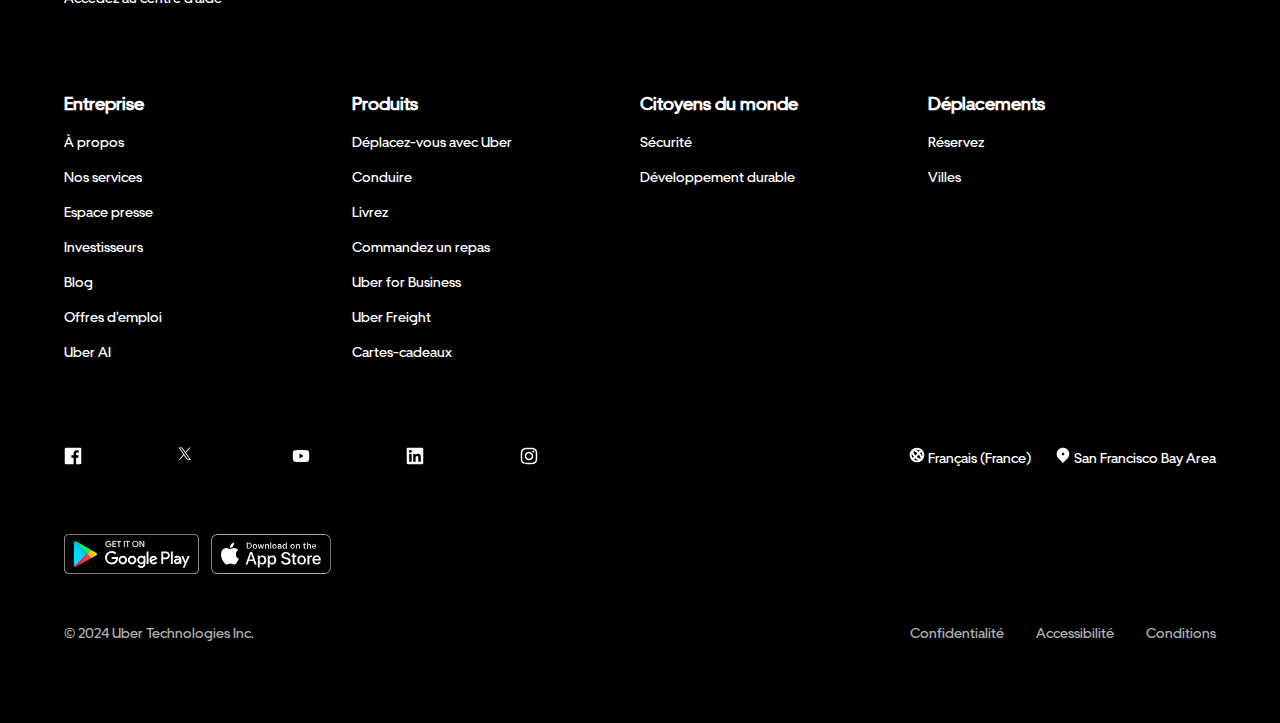
==== commit 1814f0b6: "update index.html && index.css" ====
--- a/index.html
+++ b/index.html
@@ -12,48 +12,40 @@
     <!-- ###### Header by Mohamed ###### -->
 
     <header id="header-desktop">
-        <nav class="header--top bg-black nav a-white">
-            <div class="d-flex j-between px-50 header--top--container">
+        <nav class="bg-black nav a-white">
+            <div class="d-flex j-between px-50">
                 <ul class="d-flex">
-                    <div class="header-desktop--title m-t-auto m-b-auto"><a
+                    <div class="m-t-auto m-b-auto"><a
                             href="https://www.uber.com/fr/fr/?uclick_id=36bb0f34-9712-4172-b954-062ac16986c2">Uber</a>
                     </div>
-                    <div class="header--top--menu d-flex m-t-auto m-b-auto margin-b"><a class="bghover"
-                            href="https://m.uber.com/looking">Déplacez-vous
-                            avec Uber</a> <a class="bghover" href="https://www.uber.com/fr/fr/drive/">Conduire</a> <a
-                            class="bghover" href="https://www.uber.com/fr/fr/business/">Professionnel</a> <a
-                            class="bghover" id="UberLink" href="https://www.ubereats.com/">Uber Eats</a>
-                        <div class="d-flex header--about"> <a id="AboutLink" class="bghover"
-                                href="https://www.uber.com/fr/fr/about/">À propos <svg class="c-white" width="18"
-                                    height="18" viewBox="0 0 24 24" fill="white">
-                                    <path d="M18 8v3.8l-6 4.6-6-4.6V8l6 4.6L18 8Z" fill="currentColor"></path>
-                                </svg></a><a id="MoreLink" class="bghover" href="https://www.uber.com/fr/fr/about/">Plus
-                                <svg class="c-white" width="18" height="18" viewBox="0 0 24 24" fill="white">
-                                    <path d="M18 8v3.8l-6 4.6-6-4.6V8l6 4.6L18 8Z" fill="currentColor"></path>
-                                </svg></a> </div>
+                    <div class="d-flex m-t-auto m-b-auto margin-b"><a href="https://m.uber.com/looking">Déplacez-vous
+                            avec Uber</a> <a href="https://www.uber.com/fr/fr/drive/">Conduire</a> <a
+                            href="https://www.uber.com/fr/fr/business/">Professionnel</a> <a
+                            href="https://www.ubereats.com/">Uber Eats</a>
+                        <div class="d-flex"> <button class="bg-none c-white border-none">À propos</button> <svg
+                                class="c-white" width="18" height="18" viewBox="0 0 24 24" fill="white">
+                                <path d="M18 8v3.8l-6 4.6-6-4.6V8l6 4.6L18 8Z" fill="currentColor"></path>
+                            </svg> </div>
                     </div>
                 </ul>
                 <ul class="m-t-auto m-b-auto d-flex margin-b">
-                    <a href="#" class="bghover header--lang-switcher d-flex c-white m-t-auto m-b-auto"> <svg width="16"
-                            height="16" viewBox="0 0 24 24" fill="none">
+                    <div class="d-flex c-white m-t-auto m-b-auto"> <svg width="16" height="16" viewBox="0 0 24 24"
+                            fill="none">
                             <path
                                 d="M12 1C5.9 1 1 5.9 1 12s4.9 11 11 11 11-4.9 11-11S18.1 1 12 1Zm8 11c0 .7-.1 1.4-.3 2-.6-1.5-1.6-3.1-3-4.7l1.8-1.8c1 1.3 1.5 2.8 1.5 4.5ZM6.5 6.5c1.3 0 3.6.8 6 2.9l-3.2 3.2C7.1 9.8 6.5 7.5 6.5 6.5Zm8.1 5c2.3 2.7 2.9 5 2.9 6-1.3 0-3.6-.8-6-2.9l3.1-3.1Zm1.9-6.1-1.9 1.9c-1.6-1.4-3.2-2.4-4.7-3 .7-.2 1.3-.3 2-.3 1.8 0 3.3.5 4.6 1.4ZM4 12c0-.7.1-1.4.3-2 .6 1.5 1.6 3.1 3 4.7l-1.8 1.8C4.5 15.2 4 13.7 4 12Zm3.5 6.6 1.9-1.9c1.6 1.4 3.2 2.4 4.7 3-.7.2-1.3.3-2 .3-1.8 0-3.3-.5-4.6-1.4Z"
                                 fill="currentColor"></path>
-                        </svg> FR-FR </a>
-                    <div class="m-t-auto m-b-auto"> <a class="bghover" href="https://help.uber.com/">Aide</a></div>
-                    <div class="m-t-auto m-b-auto"><a class="bghover" href="#"
-                            class="btn-login bg-none c-white border-none">Connexion</a></div>
-                    <div class="m-t-auto m-b-auto"><a href="#"
-                            class="btn-register border-radius border-none">S'inscrire</a></div>
+                        </svg> FR-FR </div>
+                    <div class="m-t-auto m-b-auto"> <a href="https://help.uber.com/">Aide</a></div>
+                    <div class="m-t-auto m-b-auto"><button class="bg-none c-white border-none">Connexion</button></div>
+                    <div class="m-t-auto m-b-auto"><button class="border-radius border-none">S'inscrire</button></div>
                 </ul>
             </div>
         </nav>
-        <nav class="nav header--bottom">
-            <div class="d-flex j-between my-10 px-50 header--bottom--container">
-                <div> <span id="DeliverTitle">Livrez</span> </div>
-                <div class="header--bottom--menu margin-b"> <a class="c-black"
-                        href="https://www.uber.com/fr/fr/deliver/">Présentation</a> <a class="c-black"
-                        href="https://www.uber.com/fr/fr/deliver/basics/">Livraison : informations de
+        <nav class="nav">
+            <div class="d-flex j-between my-10 px-50">
+                <div> <span>Livrez</span> </div>
+                <div class="margin-b"> <a class="c-black" href="https://www.uber.com/fr/fr/deliver/">Présentation</a> <a
+                        class="c-black" href="https://www.uber.com/fr/fr/deliver/basics/">Livraison : informations de
                         base</a> <a class="c-black"
                         href="https://www.uber.com/fr/fr/deliver/basics/earnings/understanding-delivery-fares/">Revenus</a>
                     <a class="c-black"
@@ -65,19 +57,15 @@
         </nav>
     </header>
     <header id="header-mobile">
-        <nav class="header--top nav bg-black d-flex j-between px-20 py-10">
-            <div class="header-mobile--title m-t-auto m-b-auto"> <a class="c-white"
-                    href="https://www.uber.com/fr/fr/">Uber</a> </div>
+        <nav class="nav bg-black d-flex j-between px-20 py-10">
+            <div class="m-t-auto m-b-auto"> <a class="c-white" href="https://www.uber.com/fr/fr/">Uber</a> </div>
             <div class="d-flex">
-                <div class="m-t-auto m-b-auto"><a href="#" class="btn-login bg-none c-white border-none">Connexion</a>
-                </div>
-                <div class="m-t-auto m-b-auto"><a href="#" class="btn-register border-radius border-none">S'inscrire</a>
-                </div>
+                <div class="m-t-auto m-b-auto"><button class="bg-none c-white border-none">Connexion</button></div>
+                <div class="m-t-auto m-b-auto"><button class="border-radius border-none">S'inscrire</button></div>
             </div>
         </nav>
-        <nav class="d-flex px-20 py-10 header--bottom">
-            <div id="DeliverTitleMob">Livrez</div> <svg class="m-t-auto m-b-auto" width="10" height="10"
-                viewBox="0 0 24 24" fill="none">
+        <nav class="d-flex px-20 py-10">
+            <div>Livrez</div> <svg class="m-t-auto m-b-auto" width="10" height="10" viewBox="0 0 24 24" fill="none">
                 <title>Chevron down</title>
                 <path d="M22 6.9v3.8l-10 7.7-10-7.7V6.9l10 7.7 10-7.7Z" fill="currentColor"></path>
             </svg>
@@ -87,25 +75,14 @@
     <!-- ###### Content by Tarek ###### -->
 
     <main>
-        <section id="DeliverIntro">
-            <div class="container d-flex bg-black c-white px-50">
-                <div class="left">
-                    <h1 class="size-56">Livrez quand vous voulez, générez des revenus sur mesure</h1>
-                    <p>Générez des revenus selon votre emploi du temps. </p>
-                    <div class="flexmob">
-                        <a class="start-button" href="#">Commencez</a>
-                        <a class="login-link" href="#">Vous avez déjà un compte ? Connectez-vous</a>
-                    </div>
-                </div>
-                <img src="https://www.uber-assets.com/image/upload/f_auto,q_auto:eco,c_fill,h_552,w_552/v1670495515/assets/69/2878ac-8a8e-48fe-8e9a-cdcd73a3e263/original/Courier_With_Bags_v2.png"
-                    alt="Livrez avec l'application Uber" aria-hidden="true" role="presentation" class="css-ZwMiT">
-            </div>
-        </section>
-
-        <section>
-            <div class="d-flex">
-                <div>
-                    <h2 class="size-42">En savoir plus sur la livraison avec Uber Eats</h2>
+        <div class="d-flex bg-black c-white p-50">
+            <h1 class="size-56">Livrez quand vous voulez, générez des revenus sur mesure</h1>
+            <img src="https://www.uber-assets.com/image/upload/f_auto,q_auto:eco,c_fill,h_552,w_552/v1670495515/assets/69/2878ac-8a8e-48fe-8e9a-cdcd73a3e263/original/Courier_With_Bags_v2.png"
+                alt="Livrez avec l'application Uber" aria-hidden="true" role="presentation" class="css-ZwMiT">
+        </div>
+        <div class="d-flex j-between p-50">
+            <div>
+                <h2 class="size-42">En savoir plus sur la livraison avec Uber Eats</h2>
 
                 <p>Livrer avec Uber Eats, c’est l’activité idéale pour compléter ses revenus en
                     toute
@@ -113,170 +90,148 @@
             </div>
             <img src="https://www.uber-assets.com/image/upload/f_auto,q_auto:eco,c_fill,h_368,w_552/v1617104233/assets/0e/f21ba5-c5b0-4365-a527-8640f59fbc96/original/UberIM_003072---mobile.jpg"
                 alt="Deliver with Uber Eats" aria-hidden="true" role="presentation" class="css-ZwMiT">
-                    <p class="cmln__paragraph">Livrer avec Uber Eats, c’est l’activité idéale pour compléter ses revenus
-                        en
-                        toute
-                        liberté. Vous pouvez livrer où vous voulez, quand vous&nbsp;voulez.</p>
-                </div>
-                <img src="https://www.uber-assets.com/image/upload/f_auto,q_auto:eco,c_fill,h_368,w_552/v1617104233/assets/0e/f21ba5-c5b0-4365-a527-8640f59fbc96/original/UberIM_003072---mobile.jpg"
-                    alt="Deliver with Uber Eats" aria-hidden="true" role="presentation" class="css-ZwMiT">
-
-            </div>
-        </section>
-
-        <section>
-            <div>
-                <h2 class="size-42">Gagnez de l'argent à votre rythme</h2>
-
-                <div id="main-div" class="d-flex">
-                    <div>
-                        <h3 class="css-hMHLWU">Votre vélo, vos horaires</h3>
-
-                        <p class="cmln__paragraph">Découvrez votre ville tout en livrant à vélo et ce, quand vous le
-                            voulez
-                            -
-                            pour une
-                            heure, un weekend, ou tout au long de la&nbsp;semaine.</p>
-                    </div>
-
-                    <div>
-                        <h3 class="css-hMHLWU">Paiement hebdomadaire</h3>
-
-                        <p class="cmln__paragraph">Vous recevez vos paiements chaque début de semaine. Après un certain
-                            nombre
-                            de
-                            livraisons, vous débloquerez l’option FlexPay vous permettant d’encaisser vos revenus tous
-                            les&nbsp;jours.
-                        </p>
-
-                    </div>
-
-                    <div>
-                        <h3 class="css-hMHLWU">Découvrez votre ville</h3>
-
-                        <p class="cmln__paragraph">Découvrez toutes les facettes de votre ville tout en effectuant
-                            des&nbsp;livraisons.</p>
-
-                    </div>
-                </div>
-            </div>
-        </section>
-
-        <section>
-            <h2 class="css-jmnQxd">Fonctionnement</h2>
+
+        </div>
+
+        <div class="p-50">
+            <h2 class="size-42">Gagnez de l'argent à votre rythme</h2>
+
+            <div id="main-div" class="d-flex">
+                <div>
+                    <h3 class="css-hMHLWU">Votre vélo, vos horaires</h3>
+
+                    <p>Découvrez votre ville tout en livrant à vélo et ce, quand vous le voulez
+                        -
+                        pour une
+                        heure, un weekend, ou tout au long de la&nbsp;semaine.</p>
+                </div>
+
+                <div>
+                    <h3 class="css-hMHLWU">Paiement hebdomadaire</h3>
+
+                    <p>Vous recevez vos paiements chaque début de semaine. Après un certain
+                        nombre
+                        de
+                        livraisons, vous débloquerez l’option FlexPay vous permettant d’encaisser vos revenus tous
+                        les&nbsp;jours.
+                    </p>
+
+                </div>
+
+                <div>
+                    <h3 class="css-hMHLWU">Découvrez votre ville</h3>
+
+                    <p>Découvrez toutes les facettes de votre ville tout en effectuant
+                        des&nbsp;livraisons.</p>
+
+                </div>
+            </div>
+        </div>
+
+
+
+
+        <div class="p-50">
+            <h2>Fonctionnement</h2>
 
             <h3 class="css-cEjZmB">1. Connectez-vous</h3>
-            <h3 class="css-cEjZmB">1. Connectez-vous</h3>
-
-            <p class="cmln__paragraph">Prenez la route et connectez-vous à l'application pour les chauffeurs et les
+
+            <p>Prenez la route et connectez-vous à l'application pour les chauffeurs et les
                 coursiers afin de commencer à recevoir des demandes de&nbsp;livraison.</p>
 
-                <h3 class="css-cEjZmB">2. Livrez des commandes</h3>
-
-                <p>Dans l'application, vous avez accès à une suggestion d'itinéraire et à des
-                    informations fournies par les restaurants ou les clients pour que vos livraisons se déroulent
-                    sans&nbsp;accroc.</p>
+            <h3 class="css-cEjZmB">2. Livrez des commandes</h3>
+
+            <p>Dans l'application, vous avez accès à une suggestion d'itinéraire et à des
+                informations fournies par les restaurants ou les clients pour que vos livraisons se déroulent
+                sans&nbsp;accroc.</p>
 
             <h3 class="css-cEjZmB">3. Gagnez de l'argent</h3>
 
-            <p class="cmln__paragraph">Vous pouvez suivre vos revenus et les encaisser de façon quotidienne
+            <p>Vous pouvez suivre vos revenus et les encaisser de façon quotidienne
                 ou&nbsp;hebdomadaire.</p>
-        </section>
-
-        <section>
-            <div class="px-50">
-                <h2 class="size-42">Étapes pour devenir coursier</h2>
-
-                <div class="d-flex margin-b">
+        </div>
+
+
+        <div class="px-50">
+            <h2 class="size-42">Étapes pour devenir coursier</h2>
+
+            <div class="d-flex margin-l-100-div m-b-50">
+                <div>
                     <img src="https://www.uber-assets.com/image/upload/q_auto:eco,c_fill,h_478,w_848/v1561655777/assets/85/203ae6-3d6a-4f30-8cba-4a927cf47d9c/original/DE1.2_Submit-a-question.svg"
                         alt="submit a question" aria-hidden="true" role="presentation" class="css-ZwMiT">
-                    <div>
-                        <h3 class="css-cEjZmB">Inscription</h3>
-                        <p class="cmln__paragraph">Le processus d’inscription Uber Eats est simple, rapide et gratuit :
-                            une
-                            fois
-                            votre
-                            compte créé, nous vous guiderons par SMS et email tout au long de votre inscription afin de
-                            connaître votre
-                            progression et les prochaines étapes à&nbsp;compléter.</p>
-                    </div>
-                </div>
-
-                <img src="https://www.uber-assets.com/image/upload/q_auto:eco,c_fill,h_478,w_848/v1561663109/assets/89/b1bb43-5127-4b22-ada7-7de135133b68/original/DE4.3_ID.svg"
-                    alt="ID" aria-hidden="true" role="presentation" class="css-ZwMiT">
-                <h3 class="css-cEjZmB">Documents requis</h3>
-
-                <li class="cmln__list-item">Une preuve de l'existence de votre entreprise
-                    (extrait KBIS ou l’avis de situation au repertoire&nbsp;SIRENE)</li>
-                <li class="cmln__list-item">Votre photo de profil. Elle doit permettre aux clients et aux restaurateurs
-                    de
-                    vous
-                    reconnaître : prenez-la de face et sur un fond&nbsp;clair.</li>
-                <li class="cmln__list-item">Votre pièce d’identité. Sont acceptés :
-                    <ul class="cmln__list">
-                        <li class="cmln__list-item">Les cartes d'identité et passeports délivrés par un pays de l'Union
-                            Européenne
-                        </li>
-                        <li class="cmln__list-item">Les titres de séjour français autorisant la création d'une
-                            auto-entreprise
-                        </li>
-                        <li class="cmln__list-item">Les récépissés de renouvellement de titre de séjour accompagné, sur
-                            la
-                            même
-                            photo, du titre de séjour expiré</li>
-                        <li class="cmln__list-item">Les récépissés de première demande de titre de séjour seulement si
-                            accompagné
-                            d’un passeport</li>
-                        <li class="cmln__list-item">Les Visas français (sauf si mention&nbsp;“étudiant”)</li>
-                    </ul>
-                </li>
-                <span data-testid="text-cta" class="css-ePstdz">Mettre en ligne</span>
-
-                <img src="https://www.uber-assets.com/image/upload/q_auto:eco,c_fill,h_478,w_848/v1561667384/assets/a7/2bf58c-62a7-4f0a-b02a-ca7a2f1eb1c1/original/DPE2.1_order.svg"
-                    alt="Order" aria-hidden="true" role="presentation" class="css-ZwMiT">
-                <h3 class="css-cEjZmB">Validation du sac</h3>
-                <p class="cmln__paragraph">Afin de pouvoir être validé, votre sac de livraison doit impérativement être
-                    isotherme et
-                    de dimension minimale 44cm (L) x 35cm (l) x 40cm (h). Si vous ne disposez pas d’un sac de livraison
-                    à
-                    votre
-                    disposition, vous pouvez le commander <a class="cmln__link"
-                        href="https://uberfr.wearyourebrand.com/fr">sur
-                        le
-                        site de notre partenaire</a>. Plusieurs options et délais vous seront proposés pour la livraison
-                    (à
-                    domicile
-                    ou en Points&nbsp;Relais®).</p>
-            </div>
-        </section>
-
-        <section>
-            <h2 class="css-jmnQxd">Véhicules autorisés</h2>
-            <div tabindex="0" role="button" aria-expanded="false" class="css-kmayiX">Vélos et vélos à assistance
-                électrique<svg viewBox="0 0 24 24" title="Expand" class="css-keOUxx">
-                    <g class="css-ePdgqe"><svg data-baseweb="icon" title="Down Small" viewBox="0 0 24 24"
-                            class="css-juLsjX">
-                            <title>Down Small</title>
-                            <path fill-rule="evenodd" clip-rule="evenodd"
-                                d="M10.9394 15.5607C11.5252 16.1464 12.4749 16.1464 13.0607 15.5607L17.0607 11.5607C17.6465 10.9749 17.6465 10.0251 17.0607 9.43934C16.4749 8.85355 15.5252 8.85355 14.9394 9.43934L12 12.3787L9.06069 9.43934C8.4749 8.85355 7.52515 8.85355 6.93937 9.43934C6.35358 10.0251 6.35358 10.9749 6.93937 11.5607L10.9394 15.5607Z">
-                            </path>
-                        </svg></g>
-                </svg></div>
-        </section>
-
-        <section>
-            <h2 class="css-jmnQxd">Commencer</h2>
-
-            <h3 class="css-cEjZmB">Nouveau sur Uber ?</h3>
-            <ul class="cmln__list">
-                <li class="cmln__list-item">S'inscrire en tant que coursier Uber&nbsp;Eats</li>
-                <li class="cmln__list-item">Mettez vos documents en&nbsp;ligne</li>
-                <li class="cmln__list-item">Validez votre sac de&nbsp;livraison</li>
-                <li class="cmln__list-item">Dès que votre profil est activé, vous pouvez commencer à utiliser
-                    l’application
-                    Uber&nbsp;Eats.</li>
-            </ul>
-        </section>
+                </div>
+                <div>
+                    <h3 class="css-cEjZmB">Inscription</h3>
+                    <p>Le processus d’inscription Uber Eats est simple, rapide et gratuit : une
+                        fois
+                        votre
+                        compte créé, nous vous guiderons par SMS et email tout au long de votre inscription afin de
+                        connaître votre
+                        progression et les prochaines étapes à&nbsp;compléter.</p>
+                </div>
+            </div>
+
+            <div class="d-flex margin-l-100-div m-b-50">
+                <div>
+                    <img src="https://www.uber-assets.com/image/upload/q_auto:eco,c_fill,h_478,w_848/v1561663109/assets/89/b1bb43-5127-4b22-ada7-7de135133b68/original/DE4.3_ID.svg"
+                        alt="ID" aria-hidden="true" role="presentation" class="css-ZwMiT">
+                </div>
+
+                <div>
+                    <h3 class="css-cEjZmB">Documents requis</h3>
+
+                    <li class="cmln__list-item">Une preuve de l'existence de votre entreprise
+                        (extrait KBIS ou l’avis de situation au repertoire&nbsp;SIRENE)</li>
+                    <li class="cmln__list-item">Votre photo de profil. Elle doit permettre aux clients et aux
+                        restaurateurs de
+                        vous
+                        reconnaître : prenez-la de face et sur un fond&nbsp;clair.</li>
+                    <li class="cmln__list-item">Votre pièce d’identité. Sont acceptés :
+                        <ul class="cmln__list">
+                            <li class="cmln__list-item">Les cartes d'identité et passeports délivrés par un pays de
+                                l'Union
+                                Européenne
+                            </li>
+                            <li class="cmln__list-item">Les titres de séjour français autorisant la création d'une
+                                auto-entreprise
+                            </li>
+                            <li class="cmln__list-item">Les récépissés de renouvellement de titre de séjour accompagné,
+                                sur la
+                                même
+                                photo, du titre de séjour expiré</li>
+                            <li class="cmln__list-item">Les récépissés de première demande de titre de séjour seulement
+                                si
+                                accompagné
+                                d’un passeport</li>
+                            <li class="cmln__list-item">Les Visas français (sauf si mention&nbsp;“étudiant”)</li>
+                        </ul>
+                    </li>
+                    <span data-testid="text-cta" class="css-ePstdz">Mettre en ligne</span>
+                </div>
+            </div>
+
+            <div class="d-flex margin-l-100-div m-b-50">
+                <div>
+                    <img src="https://www.uber-assets.com/image/upload/q_auto:eco,c_fill,h_478,w_848/v1561667384/assets/a7/2bf58c-62a7-4f0a-b02a-ca7a2f1eb1c1/original/DPE2.1_order.svg"
+                        alt="Order" aria-hidden="true" role="presentation" class="css-ZwMiT">
+                </div>
+                <div>
+                    <h3 class="css-cEjZmB">Validation du sac</h3>
+                    <p>Afin de pouvoir être validé, votre sac de livraison doit impérativement
+                        être
+                        isotherme et
+                        de dimension minimale 44cm (L) x 35cm (l) x 40cm (h). Si vous ne disposez pas d’un sac de
+                        livraison à
+                        votre
+                        disposition, vous pouvez le commander <a class="cmln__link"
+                            href="https://uberfr.wearyourebrand.com/fr">sur
+                            le
+                            site de notre partenaire</a>. Plusieurs options et délais vous seront proposés pour la
+                        livraison (à
+                        domicile
+                        ou en Points&nbsp;Relais®).</p>
+                </div>
+            </div>
         </div>
 
         <div class="p-50">
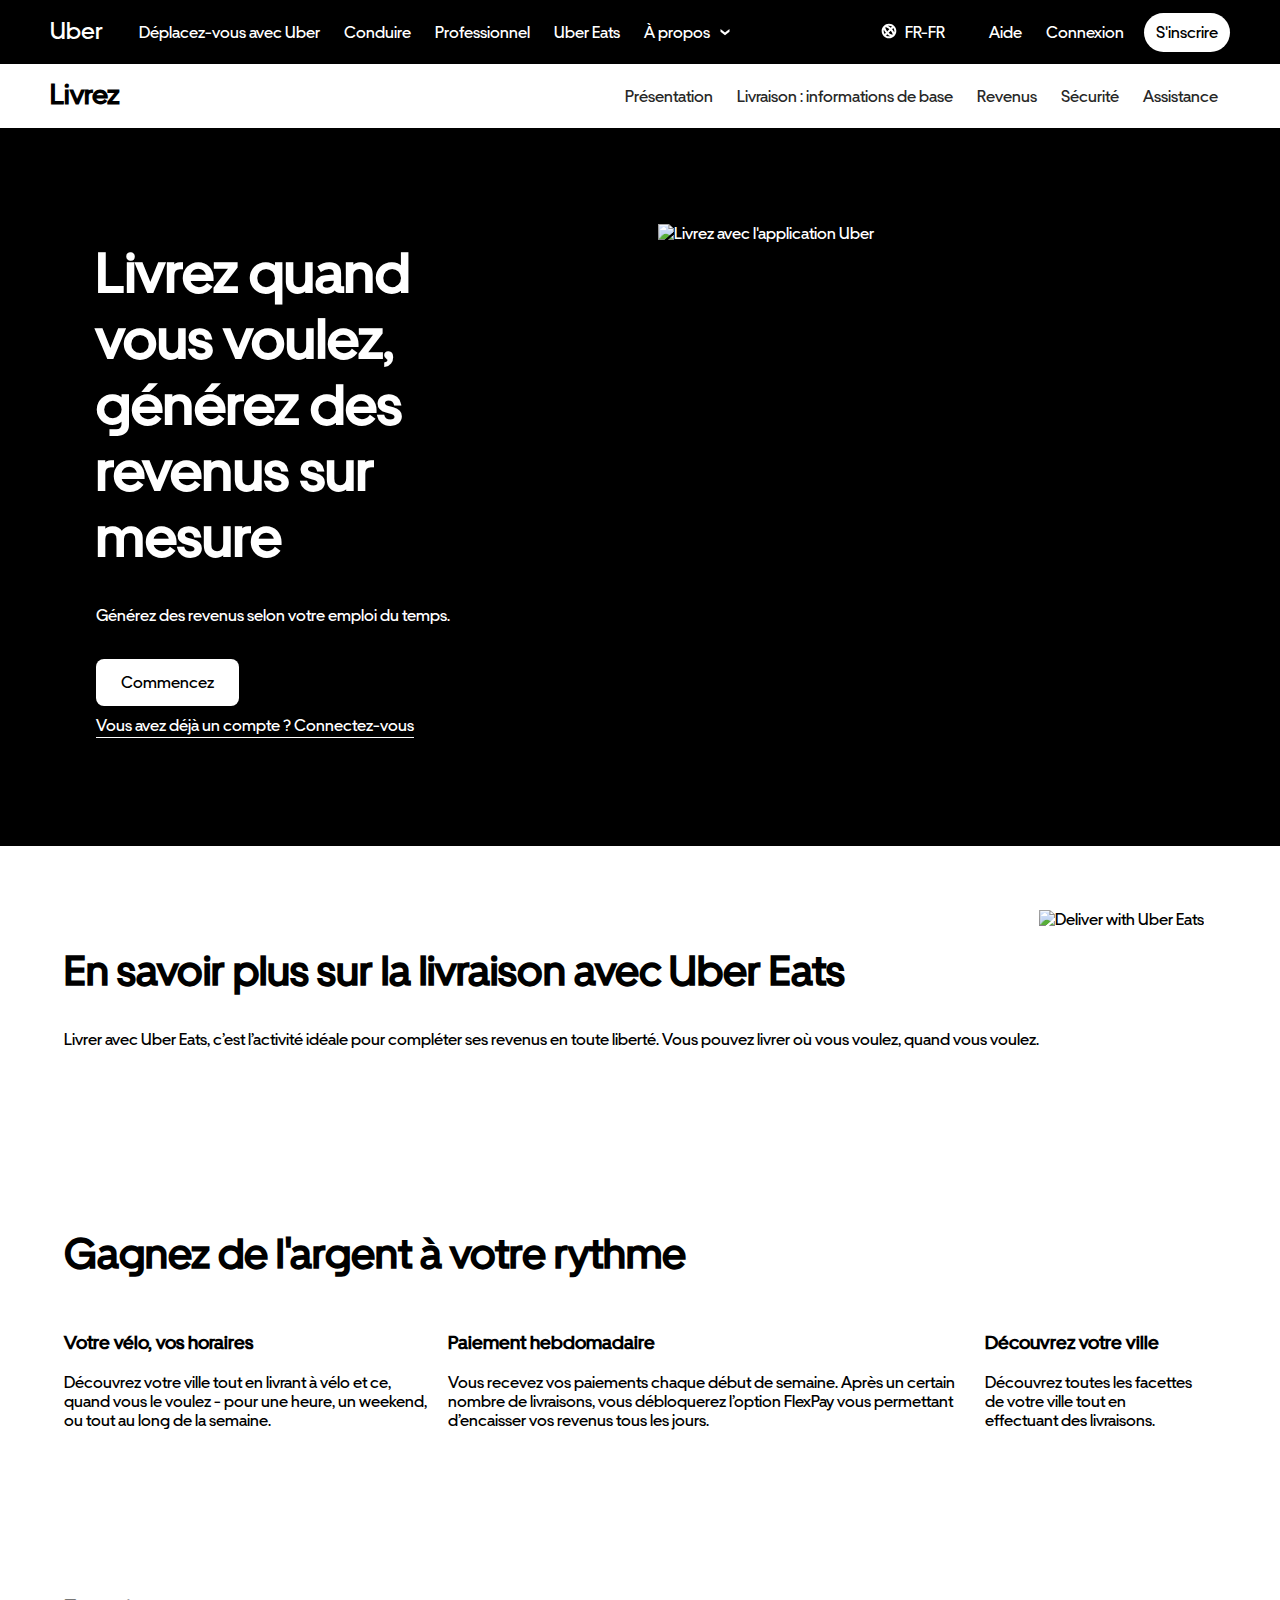
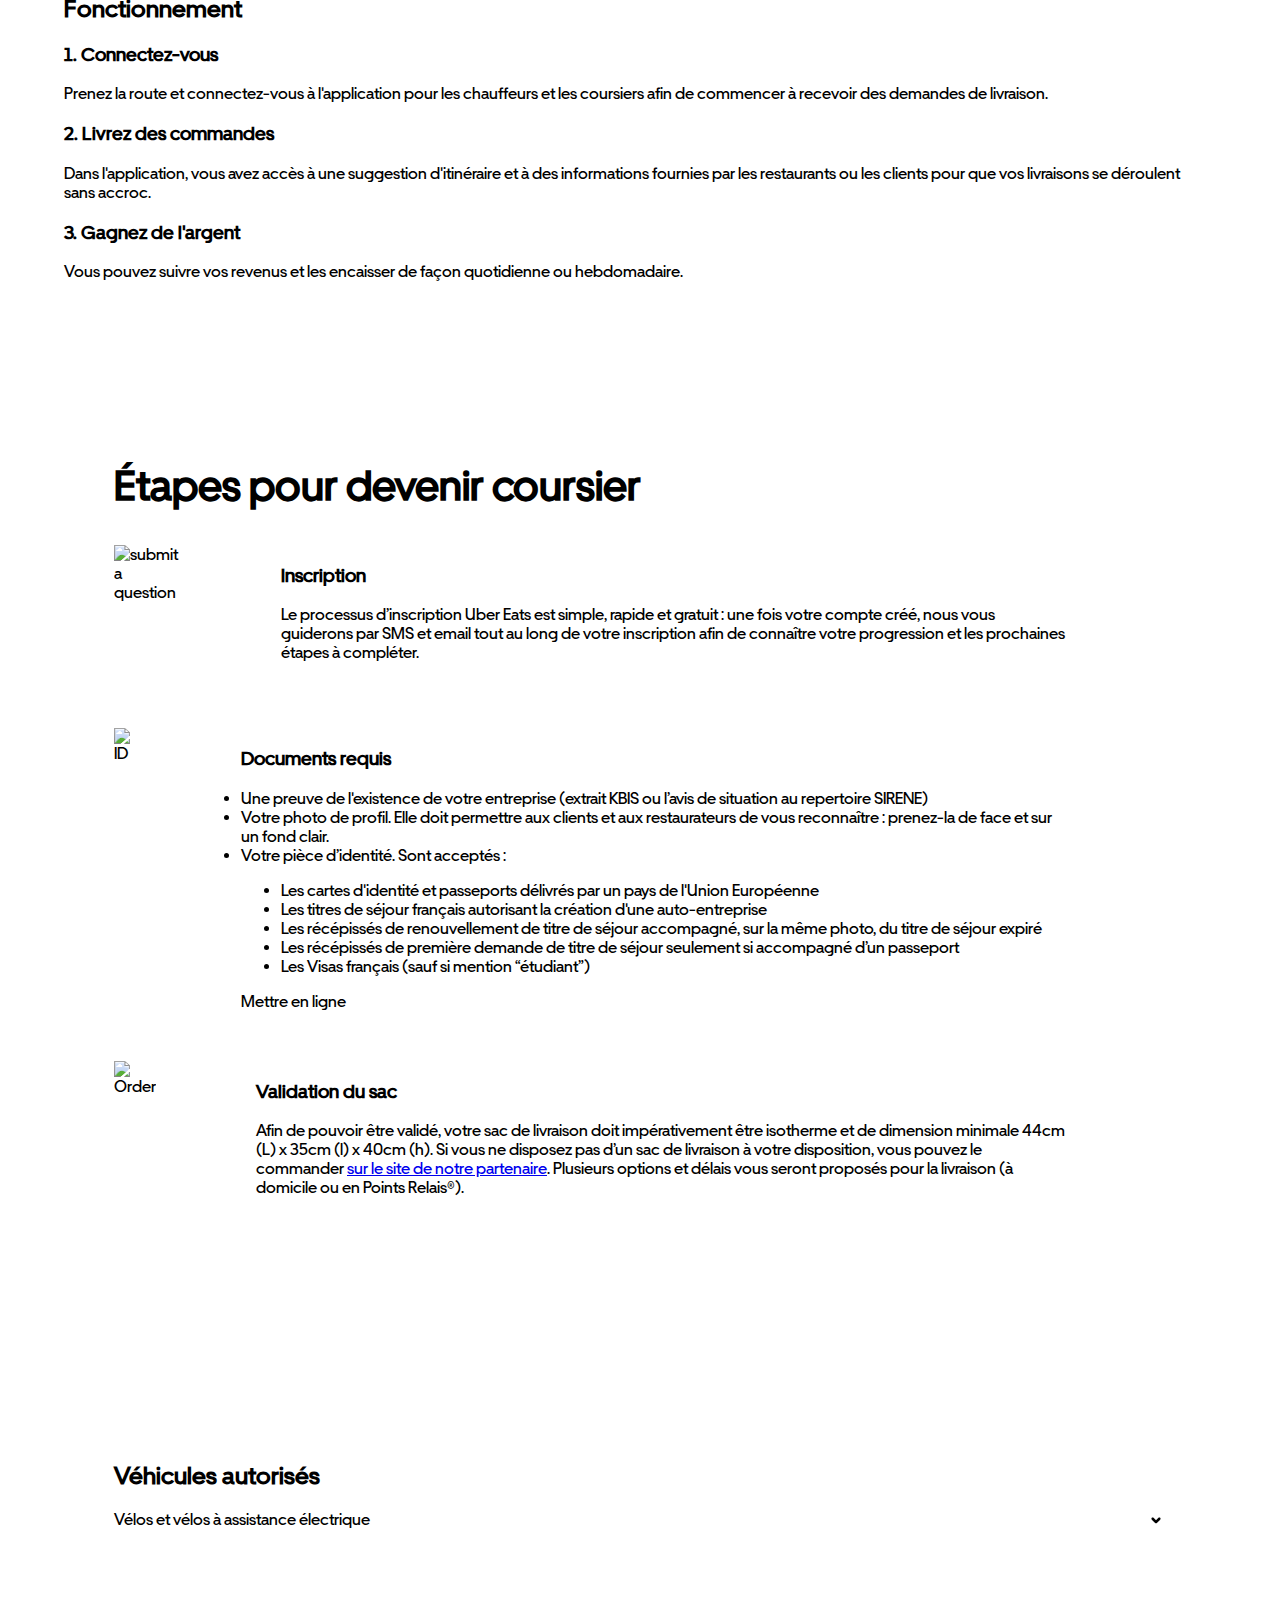
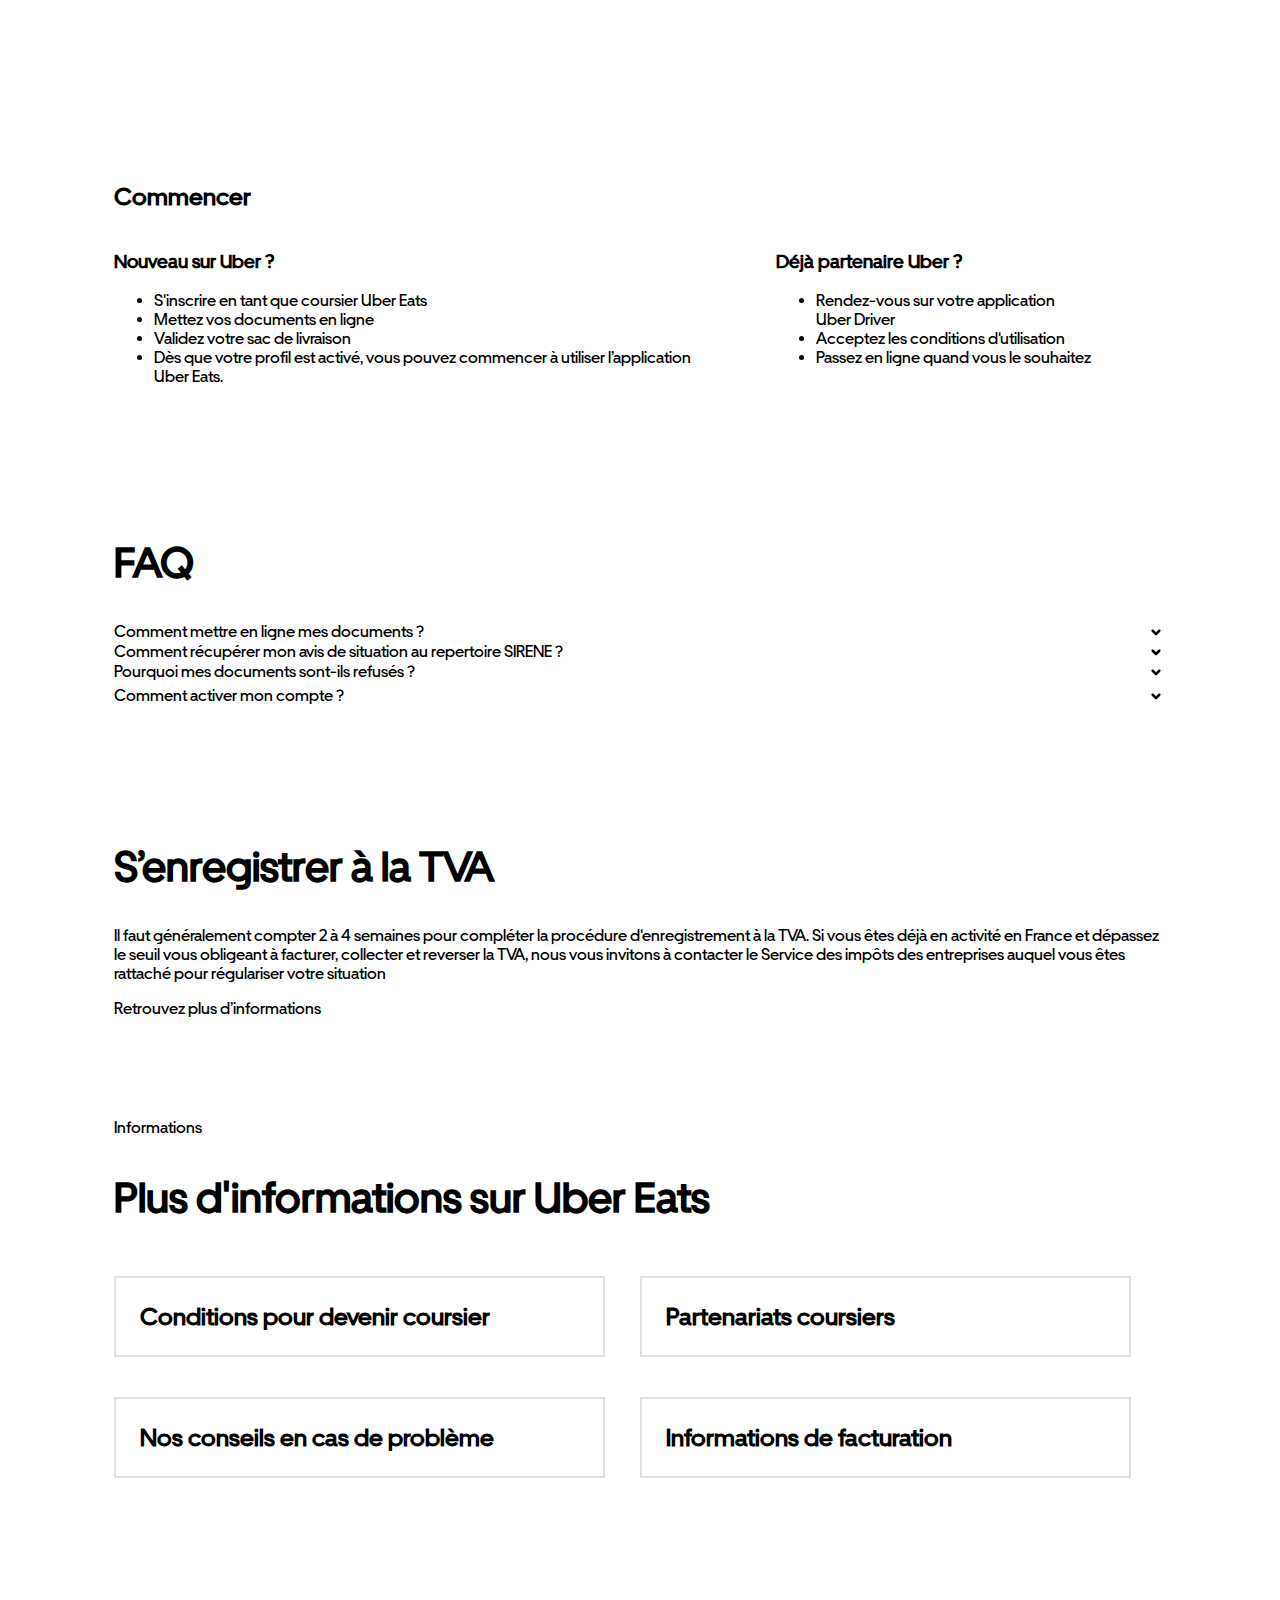
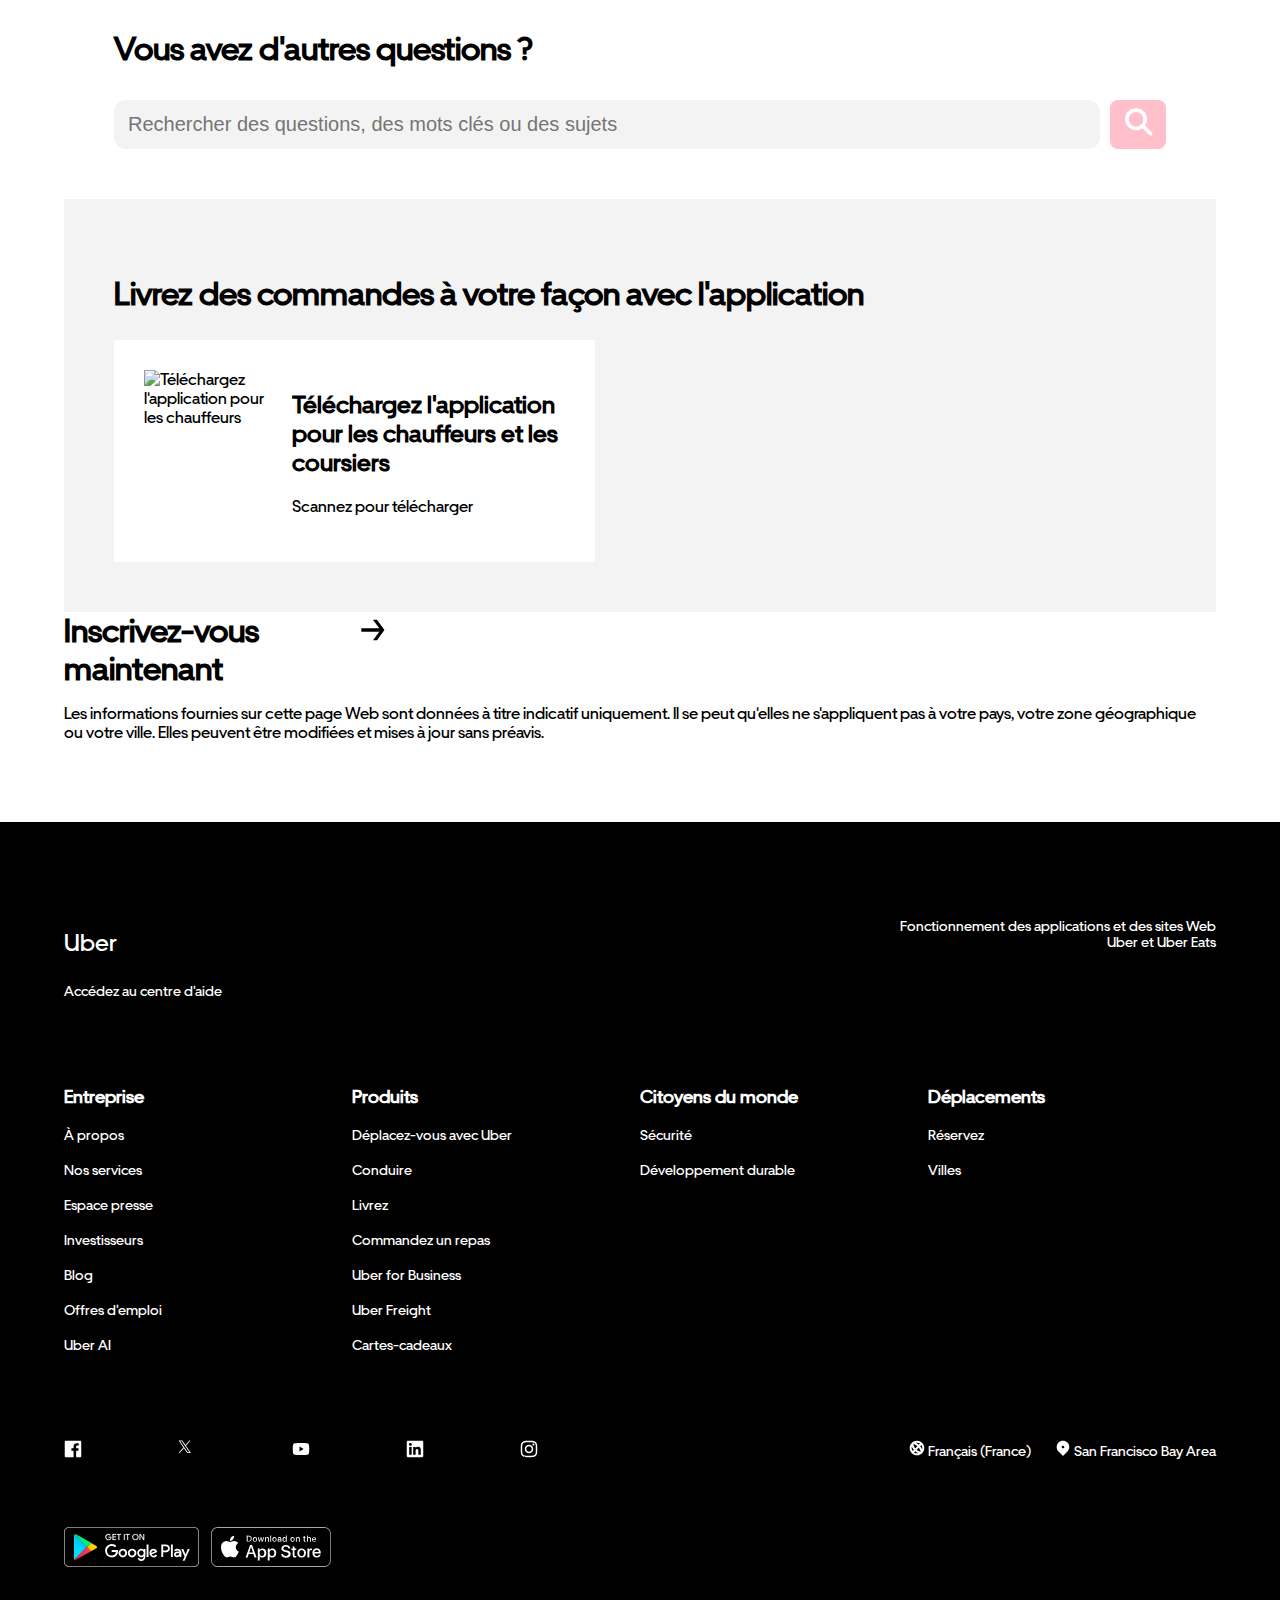
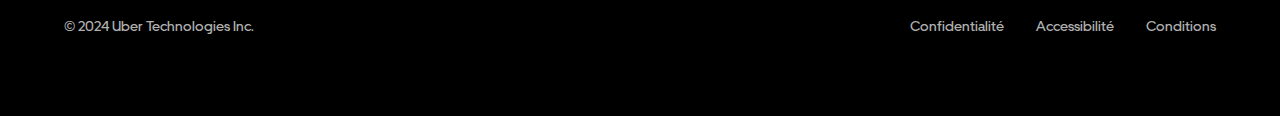
==== commit c3fd9901: "Résolution conflits !" ====
--- a/index.html
+++ b/index.html
@@ -12,40 +12,48 @@
     <!-- ###### Header by Mohamed ###### -->
 
     <header id="header-desktop">
-        <nav class="bg-black nav a-white">
-            <div class="d-flex j-between px-50">
+        <nav class="header--top bg-black nav a-white">
+            <div class="d-flex j-between px-50 header--top--container">
                 <ul class="d-flex">
-                    <div class="m-t-auto m-b-auto"><a
+                    <div class="header-desktop--title m-t-auto m-b-auto"><a
                             href="https://www.uber.com/fr/fr/?uclick_id=36bb0f34-9712-4172-b954-062ac16986c2">Uber</a>
                     </div>
-                    <div class="d-flex m-t-auto m-b-auto margin-b"><a href="https://m.uber.com/looking">Déplacez-vous
-                            avec Uber</a> <a href="https://www.uber.com/fr/fr/drive/">Conduire</a> <a
-                            href="https://www.uber.com/fr/fr/business/">Professionnel</a> <a
-                            href="https://www.ubereats.com/">Uber Eats</a>
-                        <div class="d-flex"> <button class="bg-none c-white border-none">À propos</button> <svg
-                                class="c-white" width="18" height="18" viewBox="0 0 24 24" fill="white">
-                                <path d="M18 8v3.8l-6 4.6-6-4.6V8l6 4.6L18 8Z" fill="currentColor"></path>
-                            </svg> </div>
+                    <div class="header--top--menu d-flex m-t-auto m-b-auto margin-b"><a class="bghover"
+                            href="https://m.uber.com/looking">Déplacez-vous
+                            avec Uber</a> <a class="bghover" href="https://www.uber.com/fr/fr/drive/">Conduire</a> <a
+                            class="bghover" href="https://www.uber.com/fr/fr/business/">Professionnel</a> <a
+                            class="bghover" id="UberLink" href="https://www.ubereats.com/">Uber Eats</a>
+                        <div class="d-flex header--about"> <a id="AboutLink" class="bghover"
+                                href="https://www.uber.com/fr/fr/about/">À propos <svg class="c-white" width="18"
+                                    height="18" viewBox="0 0 24 24" fill="white">
+                                    <path d="M18 8v3.8l-6 4.6-6-4.6V8l6 4.6L18 8Z" fill="currentColor"></path>
+                                </svg></a><a id="MoreLink" class="bghover" href="https://www.uber.com/fr/fr/about/">Plus
+                                <svg class="c-white" width="18" height="18" viewBox="0 0 24 24" fill="white">
+                                    <path d="M18 8v3.8l-6 4.6-6-4.6V8l6 4.6L18 8Z" fill="currentColor"></path>
+                                </svg></a> </div>
                     </div>
                 </ul>
                 <ul class="m-t-auto m-b-auto d-flex margin-b">
-                    <div class="d-flex c-white m-t-auto m-b-auto"> <svg width="16" height="16" viewBox="0 0 24 24"
-                            fill="none">
+                    <a href="#" class="bghover header--lang-switcher d-flex c-white m-t-auto m-b-auto"> <svg width="16"
+                            height="16" viewBox="0 0 24 24" fill="none">
                             <path
                                 d="M12 1C5.9 1 1 5.9 1 12s4.9 11 11 11 11-4.9 11-11S18.1 1 12 1Zm8 11c0 .7-.1 1.4-.3 2-.6-1.5-1.6-3.1-3-4.7l1.8-1.8c1 1.3 1.5 2.8 1.5 4.5ZM6.5 6.5c1.3 0 3.6.8 6 2.9l-3.2 3.2C7.1 9.8 6.5 7.5 6.5 6.5Zm8.1 5c2.3 2.7 2.9 5 2.9 6-1.3 0-3.6-.8-6-2.9l3.1-3.1Zm1.9-6.1-1.9 1.9c-1.6-1.4-3.2-2.4-4.7-3 .7-.2 1.3-.3 2-.3 1.8 0 3.3.5 4.6 1.4ZM4 12c0-.7.1-1.4.3-2 .6 1.5 1.6 3.1 3 4.7l-1.8 1.8C4.5 15.2 4 13.7 4 12Zm3.5 6.6 1.9-1.9c1.6 1.4 3.2 2.4 4.7 3-.7.2-1.3.3-2 .3-1.8 0-3.3-.5-4.6-1.4Z"
                                 fill="currentColor"></path>
-                        </svg> FR-FR </div>
-                    <div class="m-t-auto m-b-auto"> <a href="https://help.uber.com/">Aide</a></div>
-                    <div class="m-t-auto m-b-auto"><button class="bg-none c-white border-none">Connexion</button></div>
-                    <div class="m-t-auto m-b-auto"><button class="border-radius border-none">S'inscrire</button></div>
+                        </svg> FR-FR </a>
+                    <div class="m-t-auto m-b-auto"> <a class="bghover" href="https://help.uber.com/">Aide</a></div>
+                    <div class="m-t-auto m-b-auto"><a class="bghover" href="#"
+                            class="btn-login bg-none c-white border-none">Connexion</a></div>
+                    <div class="m-t-auto m-b-auto"><a href="#"
+                            class="btn-register border-radius border-none">S'inscrire</a></div>
                 </ul>
             </div>
         </nav>
-        <nav class="nav">
-            <div class="d-flex j-between my-10 px-50">
-                <div> <span>Livrez</span> </div>
-                <div class="margin-b"> <a class="c-black" href="https://www.uber.com/fr/fr/deliver/">Présentation</a> <a
-                        class="c-black" href="https://www.uber.com/fr/fr/deliver/basics/">Livraison : informations de
+        <nav class="nav header--bottom">
+            <div class="d-flex j-between my-10 px-50 header--bottom--container">
+                <div> <span id="DeliverTitle">Livrez</span> </div>
+                <div class="header--bottom--menu margin-b"> <a class="c-black"
+                        href="https://www.uber.com/fr/fr/deliver/">Présentation</a> <a class="c-black"
+                        href="https://www.uber.com/fr/fr/deliver/basics/">Livraison : informations de
                         base</a> <a class="c-black"
                         href="https://www.uber.com/fr/fr/deliver/basics/earnings/understanding-delivery-fares/">Revenus</a>
                     <a class="c-black"
@@ -57,15 +65,19 @@
         </nav>
     </header>
     <header id="header-mobile">
-        <nav class="nav bg-black d-flex j-between px-20 py-10">
-            <div class="m-t-auto m-b-auto"> <a class="c-white" href="https://www.uber.com/fr/fr/">Uber</a> </div>
+        <nav class="header--top nav bg-black d-flex j-between px-20 py-10">
+            <div class="header-mobile--title m-t-auto m-b-auto"> <a class="c-white"
+                    href="https://www.uber.com/fr/fr/">Uber</a> </div>
             <div class="d-flex">
-                <div class="m-t-auto m-b-auto"><button class="bg-none c-white border-none">Connexion</button></div>
-                <div class="m-t-auto m-b-auto"><button class="border-radius border-none">S'inscrire</button></div>
+                <div class="m-t-auto m-b-auto"><a href="#" class="btn-login bg-none c-white border-none">Connexion</a>
+                </div>
+                <div class="m-t-auto m-b-auto"><a href="#" class="btn-register border-radius border-none">S'inscrire</a>
+                </div>
             </div>
         </nav>
-        <nav class="d-flex px-20 py-10">
-            <div>Livrez</div> <svg class="m-t-auto m-b-auto" width="10" height="10" viewBox="0 0 24 24" fill="none">
+        <nav class="d-flex px-20 py-10 header--bottom">
+            <div id="DeliverTitleMob">Livrez</div> <svg class="m-t-auto m-b-auto" width="10" height="10"
+                viewBox="0 0 24 24" fill="none">
                 <title>Chevron down</title>
                 <path d="M22 6.9v3.8l-10 7.7-10-7.7V6.9l10 7.7 10-7.7Z" fill="currentColor"></path>
             </svg>
@@ -75,173 +87,233 @@
     <!-- ###### Content by Tarek ###### -->
 
     <main>
-        <div class="d-flex bg-black c-white p-50">
-            <h1 class="size-56">Livrez quand vous voulez, générez des revenus sur mesure</h1>
-            <img src="https://www.uber-assets.com/image/upload/f_auto,q_auto:eco,c_fill,h_552,w_552/v1670495515/assets/69/2878ac-8a8e-48fe-8e9a-cdcd73a3e263/original/Courier_With_Bags_v2.png"
-                alt="Livrez avec l'application Uber" aria-hidden="true" role="presentation" class="css-ZwMiT">
-        </div>
-        <div class="d-flex j-between p-50">
+        <section id="DeliverIntro">
+            <div class="container d-flex bg-black c-white px-50">
+                <div class="left">
+                    <h1 class="size-56">Livrez quand vous voulez, générez des revenus sur mesure</h1>
+                    <p>Générez des revenus selon votre emploi du temps. </p>
+                    <div class="flexmob">
+                        <a class="start-button" href="#">Commencez</a>
+                        <a class="login-link" href="#">Vous avez déjà un compte ? Connectez-vous</a>
+                    </div>
+                </div>
+                <img src="https://www.uber-assets.com/image/upload/f_auto,q_auto:eco,c_fill,h_552,w_552/v1670495515/assets/69/2878ac-8a8e-48fe-8e9a-cdcd73a3e263/original/Courier_With_Bags_v2.png"
+                    alt="Livrez avec l'application Uber" aria-hidden="true" role="presentation" class="css-ZwMiT">
+            </div>
+        </section>
+
+        <section>
+            <div class="d-flex">
+                <div>
+                    <h2 class="size-42">En savoir plus sur la livraison avec Uber Eats</h2>
+
+                    <p class="cmln__paragraph">Livrer avec Uber Eats, c’est l’activité idéale pour compléter ses revenus
+                        en
+                        toute
+                        liberté. Vous pouvez livrer où vous voulez, quand vous&nbsp;voulez.</p>
+                </div>
+                <img src="https://www.uber-assets.com/image/upload/f_auto,q_auto:eco,c_fill,h_368,w_552/v1617104233/assets/0e/f21ba5-c5b0-4365-a527-8640f59fbc96/original/UberIM_003072---mobile.jpg"
+                    alt="Deliver with Uber Eats" aria-hidden="true" role="presentation" class="css-ZwMiT">
+
+            </div>
+        </section>
+
+        <section>
             <div>
-                <h2 class="size-42">En savoir plus sur la livraison avec Uber Eats</h2>
-
-                <p>Livrer avec Uber Eats, c’est l’activité idéale pour compléter ses revenus en
-                    toute
-                    liberté. Vous pouvez livrer où vous voulez, quand vous&nbsp;voulez.</p>
-            </div>
-            <img src="https://www.uber-assets.com/image/upload/f_auto,q_auto:eco,c_fill,h_368,w_552/v1617104233/assets/0e/f21ba5-c5b0-4365-a527-8640f59fbc96/original/UberIM_003072---mobile.jpg"
-                alt="Deliver with Uber Eats" aria-hidden="true" role="presentation" class="css-ZwMiT">
-
-        </div>
-
-        <div class="p-50">
-            <h2 class="size-42">Gagnez de l'argent à votre rythme</h2>
-
-            <div id="main-div" class="d-flex">
-                <div>
-                    <h3 class="css-hMHLWU">Votre vélo, vos horaires</h3>
-
-                    <p>Découvrez votre ville tout en livrant à vélo et ce, quand vous le voulez
-                        -
-                        pour une
-                        heure, un weekend, ou tout au long de la&nbsp;semaine.</p>
-                </div>
-
-                <div>
-                    <h3 class="css-hMHLWU">Paiement hebdomadaire</h3>
-
-                    <p>Vous recevez vos paiements chaque début de semaine. Après un certain
-                        nombre
-                        de
-                        livraisons, vous débloquerez l’option FlexPay vous permettant d’encaisser vos revenus tous
-                        les&nbsp;jours.
-                    </p>
-
-                </div>
-
-                <div>
-                    <h3 class="css-hMHLWU">Découvrez votre ville</h3>
-
-                    <p>Découvrez toutes les facettes de votre ville tout en effectuant
-                        des&nbsp;livraisons.</p>
-
-                </div>
-            </div>
-        </div>
-
-
-
-
-        <div class="p-50">
-            <h2>Fonctionnement</h2>
+                <h2 class="size-42">Gagnez de l'argent à votre rythme</h2>
+
+                <div id="main-div" class="d-flex">
+                    <div>
+                        <h3 class="css-hMHLWU">Votre vélo, vos horaires</h3>
+
+                        <p class="cmln__paragraph">Découvrez votre ville tout en livrant à vélo et ce, quand vous le
+                            voulez
+                            -
+                            pour une
+                            heure, un weekend, ou tout au long de la&nbsp;semaine.</p>
+                    </div>
+
+                    <div>
+                        <h3 class="css-hMHLWU">Paiement hebdomadaire</h3>
+
+                        <p class="cmln__paragraph">Vous recevez vos paiements chaque début de semaine. Après un certain
+                            nombre
+                            de
+                            livraisons, vous débloquerez l’option FlexPay vous permettant d’encaisser vos revenus tous
+                            les&nbsp;jours.
+                        </p>
+
+                    </div>
+
+                    <div>
+                        <h3 class="css-hMHLWU">Découvrez votre ville</h3>
+
+                        <p class="cmln__paragraph">Découvrez toutes les facettes de votre ville tout en effectuant
+                            des&nbsp;livraisons.</p>
+
+                    </div>
+                </div>
+            </div>
+        </section>
+
+        <section>
+            <h2 class="css-jmnQxd">Fonctionnement</h2>
 
             <h3 class="css-cEjZmB">1. Connectez-vous</h3>
 
-            <p>Prenez la route et connectez-vous à l'application pour les chauffeurs et les
+            <p class="cmln__paragraph">Prenez la route et connectez-vous à l'application pour les chauffeurs et les
                 coursiers afin de commencer à recevoir des demandes de&nbsp;livraison.</p>
 
             <h3 class="css-cEjZmB">2. Livrez des commandes</h3>
 
-            <p>Dans l'application, vous avez accès à une suggestion d'itinéraire et à des
+            <p class="cmln__paragraph">Dans l'application, vous avez accès à une suggestion d'itinéraire et à des
                 informations fournies par les restaurants ou les clients pour que vos livraisons se déroulent
                 sans&nbsp;accroc.</p>
 
             <h3 class="css-cEjZmB">3. Gagnez de l'argent</h3>
 
-            <p>Vous pouvez suivre vos revenus et les encaisser de façon quotidienne
+            <p class="cmln__paragraph">Vous pouvez suivre vos revenus et les encaisser de façon quotidienne
                 ou&nbsp;hebdomadaire.</p>
-        </div>
-
-
-        <div class="px-50">
-            <h2 class="size-42">Étapes pour devenir coursier</h2>
-
-            <div class="d-flex margin-l-100-div m-b-50">
-                <div>
-                    <img src="https://www.uber-assets.com/image/upload/q_auto:eco,c_fill,h_478,w_848/v1561655777/assets/85/203ae6-3d6a-4f30-8cba-4a927cf47d9c/original/DE1.2_Submit-a-question.svg"
-                        alt="submit a question" aria-hidden="true" role="presentation" class="css-ZwMiT">
-                </div>
-                <div>
-                    <h3 class="css-cEjZmB">Inscription</h3>
-                    <p>Le processus d’inscription Uber Eats est simple, rapide et gratuit : une
-                        fois
-                        votre
-                        compte créé, nous vous guiderons par SMS et email tout au long de votre inscription afin de
-                        connaître votre
-                        progression et les prochaines étapes à&nbsp;compléter.</p>
-                </div>
-            </div>
-
-            <div class="d-flex margin-l-100-div m-b-50">
-                <div>
-                    <img src="https://www.uber-assets.com/image/upload/q_auto:eco,c_fill,h_478,w_848/v1561663109/assets/89/b1bb43-5127-4b22-ada7-7de135133b68/original/DE4.3_ID.svg"
-                        alt="ID" aria-hidden="true" role="presentation" class="css-ZwMiT">
-                </div>
-
-                <div>
-                    <h3 class="css-cEjZmB">Documents requis</h3>
-
-                    <li class="cmln__list-item">Une preuve de l'existence de votre entreprise
-                        (extrait KBIS ou l’avis de situation au repertoire&nbsp;SIRENE)</li>
-                    <li class="cmln__list-item">Votre photo de profil. Elle doit permettre aux clients et aux
-                        restaurateurs de
-                        vous
-                        reconnaître : prenez-la de face et sur un fond&nbsp;clair.</li>
-                    <li class="cmln__list-item">Votre pièce d’identité. Sont acceptés :
-                        <ul class="cmln__list">
-                            <li class="cmln__list-item">Les cartes d'identité et passeports délivrés par un pays de
-                                l'Union
-                                Européenne
-                            </li>
-                            <li class="cmln__list-item">Les titres de séjour français autorisant la création d'une
-                                auto-entreprise
-                            </li>
-                            <li class="cmln__list-item">Les récépissés de renouvellement de titre de séjour accompagné,
-                                sur la
-                                même
-                                photo, du titre de séjour expiré</li>
-                            <li class="cmln__list-item">Les récépissés de première demande de titre de séjour seulement
-                                si
-                                accompagné
-                                d’un passeport</li>
-                            <li class="cmln__list-item">Les Visas français (sauf si mention&nbsp;“étudiant”)</li>
+        </section>
+
+        <section>
+            <div class="px-50">
+                <h2 class="size-42">Étapes pour devenir coursier</h2>
+    
+                <div class="d-flex margin-l-100-div m-b-50">
+                    <div>
+                        <img src="https://www.uber-assets.com/image/upload/q_auto:eco,c_fill,h_478,w_848/v1561655777/assets/85/203ae6-3d6a-4f30-8cba-4a927cf47d9c/original/DE1.2_Submit-a-question.svg"
+                            alt="submit a question" aria-hidden="true" role="presentation" class="css-ZwMiT">
+                    </div>
+                    <div>
+                        <h3 class="css-cEjZmB">Inscription</h3>
+                        <p>Le processus d’inscription Uber Eats est simple, rapide et gratuit : une
+                            fois
+                            votre
+                            compte créé, nous vous guiderons par SMS et email tout au long de votre inscription afin de
+                            connaître votre
+                            progression et les prochaines étapes à&nbsp;compléter.</p>
+                    </div>
+                </div>
+    
+                <div class="d-flex margin-l-100-div m-b-50">
+                    <div>
+                        <img src="https://www.uber-assets.com/image/upload/q_auto:eco,c_fill,h_478,w_848/v1561663109/assets/89/b1bb43-5127-4b22-ada7-7de135133b68/original/DE4.3_ID.svg"
+                            alt="ID" aria-hidden="true" role="presentation" class="css-ZwMiT">
+                    </div>
+    
+                    <div>
+                        <h3 class="css-cEjZmB">Documents requis</h3>
+    
+                        <li class="cmln__list-item">Une preuve de l'existence de votre entreprise
+                            (extrait KBIS ou l’avis de situation au repertoire&nbsp;SIRENE)</li>
+                        <li class="cmln__list-item">Votre photo de profil. Elle doit permettre aux clients et aux
+                            restaurateurs de
+                            vous
+                            reconnaître : prenez-la de face et sur un fond&nbsp;clair.</li>
+                        <li class="cmln__list-item">Votre pièce d’identité. Sont acceptés :
+                            <ul class="cmln__list">
+                                <li class="cmln__list-item">Les cartes d'identité et passeports délivrés par un pays de
+                                    l'Union
+                                    Européenne
+                                </li>
+                                <li class="cmln__list-item">Les titres de séjour français autorisant la création d'une
+                                    auto-entreprise
+                                </li>
+                                <li class="cmln__list-item">Les récépissés de renouvellement de titre de séjour accompagné,
+                                    sur la
+                                    même
+                                    photo, du titre de séjour expiré</li>
+                                <li class="cmln__list-item">Les récépissés de première demande de titre de séjour seulement
+                                    si
+                                    accompagné
+                                    d’un passeport</li>
+                                <li class="cmln__list-item">Les Visas français (sauf si mention&nbsp;“étudiant”)</li>
+                            </ul>
+                        </li>
+                        <span data-testid="text-cta" class="css-ePstdz">Mettre en ligne</span>
+                    </div>
+                </div>
+    
+                <div class="d-flex margin-l-100-div m-b-50">
+                    <div>
+                        <img src="https://www.uber-assets.com/image/upload/q_auto:eco,c_fill,h_478,w_848/v1561667384/assets/a7/2bf58c-62a7-4f0a-b02a-ca7a2f1eb1c1/original/DPE2.1_order.svg"
+                            alt="Order" aria-hidden="true" role="presentation" class="css-ZwMiT">
+                    </div>
+                    <div>
+                        <h3 class="css-cEjZmB">Validation du sac</h3>
+                        <p>Afin de pouvoir être validé, votre sac de livraison doit impérativement
+                            être
+                            isotherme et
+                            de dimension minimale 44cm (L) x 35cm (l) x 40cm (h). Si vous ne disposez pas d’un sac de
+                            livraison à
+                            votre
+                            disposition, vous pouvez le commander <a class="cmln__link"
+                                href="https://uberfr.wearyourebrand.com/fr">sur
+                                le
+                                site de notre partenaire</a>. Plusieurs options et délais vous seront proposés pour la
+                            livraison (à
+                            domicile
+                            ou en Points&nbsp;Relais®).</p>
+                    </div>
+                </div>
+        </section>
+
+        <section>
+
+            <div class="p-50">
+                <h2>Véhicules autorisés</h2>
+                <div class="d-flex j-between">
+                    <div tabindex="0" role="button" aria-expanded="false" class="css-kmayiX">Vélos et vélos à assistance
+                        électrique
+    
+                    </div>
+                    <div>
+                        <svg class="w-20" viewBox="0 0 24 24" title="Expand" class="css-keOUxx">
+                            <g class="css-ePdgqe"><svg data-baseweb="icon" title="Down Small" viewBox="0 0 24 24"
+                                    class="css-juLsjX">
+                                    <title>Down Small</title>
+                                    <path fill-rule="evenodd" clip-rule="evenodd"
+                                        d="M10.9394 15.5607C11.5252 16.1464 12.4749 16.1464 13.0607 15.5607L17.0607 11.5607C17.6465 10.9749 17.6465 10.0251 17.0607 9.43934C16.4749 8.85355 15.5252 8.85355 14.9394 9.43934L12 12.3787L9.06069 9.43934C8.4749 8.85355 7.52515 8.85355 6.93937 9.43934C6.35358 10.0251 6.35358 10.9749 6.93937 11.5607L10.9394 15.5607Z">
+                                    </path>
+                                </svg></g>
+                        </svg>
+                    </div>
+                </div>
+            </div>
+        </section>
+
+        <section>
+            <div class="p-50">
+                <h2>Commencer</h2>
+
+                <div class="d-flex margin-l-50-div">
+                    <div>
+                        <h3>Nouveau sur Uber ?</h3>
+                        <ul>
+                            <li>S'inscrire en tant que coursier Uber&nbsp;Eats</li>
+                            <li>Mettez vos documents en&nbsp;ligne</li>
+                            <li>Validez votre sac de&nbsp;livraison</li>
+                            <li>Dès que votre profil est activé, vous pouvez commencer à utiliser l’application
+                                Uber&nbsp;Eats.</li>
                         </ul>
-                    </li>
-                    <span data-testid="text-cta" class="css-ePstdz">Mettre en ligne</span>
-                </div>
-            </div>
-
-            <div class="d-flex margin-l-100-div m-b-50">
-                <div>
-                    <img src="https://www.uber-assets.com/image/upload/q_auto:eco,c_fill,h_478,w_848/v1561667384/assets/a7/2bf58c-62a7-4f0a-b02a-ca7a2f1eb1c1/original/DPE2.1_order.svg"
-                        alt="Order" aria-hidden="true" role="presentation" class="css-ZwMiT">
-                </div>
-                <div>
-                    <h3 class="css-cEjZmB">Validation du sac</h3>
-                    <p>Afin de pouvoir être validé, votre sac de livraison doit impérativement
-                        être
-                        isotherme et
-                        de dimension minimale 44cm (L) x 35cm (l) x 40cm (h). Si vous ne disposez pas d’un sac de
-                        livraison à
-                        votre
-                        disposition, vous pouvez le commander <a class="cmln__link"
-                            href="https://uberfr.wearyourebrand.com/fr">sur
-                            le
-                            site de notre partenaire</a>. Plusieurs options et délais vous seront proposés pour la
-                        livraison (à
-                        domicile
-                        ou en Points&nbsp;Relais®).</p>
-                </div>
-            </div>
-        </div>
-
-        <div class="p-50">
-            <h2>Véhicules autorisés</h2>
-            <div class="d-flex j-between">
-                <div tabindex="0" role="button" aria-expanded="false" class="css-kmayiX">Vélos et vélos à assistance
-                    électrique
-
-                </div>
-                <div>
+                    </div>
+                    <div>
+                        <h3>Déjà partenaire Uber ?</h3>
+                        <ul>
+                            <li>Rendez-vous sur votre application Uber&nbsp;Driver</li>
+                            <li>Acceptez les conditions&nbsp;d'utilisation</li>
+                            <li>Passez en ligne quand vous le&nbsp;souhaitez</li>
+                        </ul>
+                    </div>
+                </div>
+            </div>
+
+            <div class="p-50">
+                <h2 class="size-42">FAQ</h2>
+
+                <div tabindex="0" role="button" aria-expanded="false" class="d-flex j-between">Comment mettre en ligne
+                    mes documents ?
                     <svg class="w-20" viewBox="0 0 24 24" title="Expand" class="css-keOUxx">
                         <g class="css-ePdgqe"><svg data-baseweb="icon" title="Down Small" viewBox="0 0 24 24"
                                 class="css-juLsjX">
@@ -252,120 +324,131 @@
                             </svg></g>
                     </svg>
                 </div>
-            </div>
-        </div>
-
-        <div class="p-50">
-            <h2>Commencer</h2>
-
-            <div class="d-flex margin-l-50-div">
-                <div>
-                    <h3>Nouveau sur Uber ?</h3>
-                    <ul>
-                        <li>S'inscrire en tant que coursier Uber&nbsp;Eats</li>
-                        <li>Mettez vos documents en&nbsp;ligne</li>
-                        <li>Validez votre sac de&nbsp;livraison</li>
-                        <li>Dès que votre profil est activé, vous pouvez commencer à utiliser l’application
-                            Uber&nbsp;Eats.</li>
-                    </ul>
-                </div>
-
-                <div>
-                    <h3>Déjà partenaire Uber ?</h3>
-                    <ul>
-                        <li>Rendez-vous sur votre application Uber&nbsp;Driver</li>
-                        <li>Acceptez les conditions&nbsp;d'utilisation</li>
-                        <li>Passez en ligne quand vous le&nbsp;souhaitez</li>
-                    </ul>
-
-                </div>
-            </div>
-        </div>
-
-        <div class="p-50">
-            <h2 class="size-42">FAQ</h2>
-
-            <div tabindex="0" role="button" aria-expanded="false" class="d-flex j-between">Comment mettre en ligne mes documents ?
-                <svg class="w-20" viewBox="0 0 24 24" title="Expand" class="css-keOUxx"><g class="css-ePdgqe"><svg data-baseweb="icon" title="Down Small" viewBox="0 0 24 24" class="css-juLsjX"><title>Down Small</title><path fill-rule="evenodd" clip-rule="evenodd" d="M10.9394 15.5607C11.5252 16.1464 12.4749 16.1464 13.0607 15.5607L17.0607 11.5607C17.6465 10.9749 17.6465 10.0251 17.0607 9.43934C16.4749 8.85355 15.5252 8.85355 14.9394 9.43934L12 12.3787L9.06069 9.43934C8.4749 8.85355 7.52515 8.85355 6.93937 9.43934C6.35358 10.0251 6.35358 10.9749 6.93937 11.5607L10.9394 15.5607Z"></path></svg></g></svg>
-            </div>
-    
-            <div tabindex="0" role="button" aria-expanded="false" class="d-flex j-between">Comment récupérer mon avis de situation au repertoire SIRENE ?
-                <svg class="w-20" viewBox="0 0 24 24" title="Expand" class="css-keOUxx"><g class="css-ePdgqe"><svg data-baseweb="icon" title="Down Small" viewBox="0 0 24 24" class="css-juLsjX"><title>Down Small</title><path fill-rule="evenodd" clip-rule="evenodd" d="M10.9394 15.5607C11.5252 16.1464 12.4749 16.1464 13.0607 15.5607L17.0607 11.5607C17.6465 10.9749 17.6465 10.0251 17.0607 9.43934C16.4749 8.85355 15.5252 8.85355 14.9394 9.43934L12 12.3787L9.06069 9.43934C8.4749 8.85355 7.52515 8.85355 6.93937 9.43934C6.35358 10.0251 6.35358 10.9749 6.93937 11.5607L10.9394 15.5607Z"></path></svg></g></svg>
-            </div>
-    
-            <div tabindex="0" role="button" aria-expanded="false" class="d-flex j-between">
-                <div>Pourquoi mes documents sont-ils refusés ?</div>
-            <div>            
-                <svg class="w-20" viewBox="0 0 24 24" title="Expand"><g class="css-ePdgqe"><svg data-baseweb="icon" title="Down Small" viewBox="0 0 24 24" class="css-juLsjX"><title>Down Small</title><path fill-rule="evenodd" clip-rule="evenodd" d="M10.9394 15.5607C11.5252 16.1464 12.4749 16.1464 13.0607 15.5607L17.0607 11.5607C17.6465 10.9749 17.6465 10.0251 17.0607 9.43934C16.4749 8.85355 15.5252 8.85355 14.9394 9.43934L12 12.3787L9.06069 9.43934C8.4749 8.85355 7.52515 8.85355 6.93937 9.43934C6.35358 10.0251 6.35358 10.9749 6.93937 11.5607L10.9394 15.5607Z"></path></svg></g></svg>
-            </div>    
-            </div>
-
-            <div tabindex="0" role="button" aria-expanded="false" class="d-flex j-between">Comment activer mon compte ?<svg class="w-20" viewBox="0 0 24 24" title="Expand" class="css-keOUxx"><g class="css-ePdgqe"><svg data-baseweb="icon" title="Down Small" viewBox="0 0 24 24" class="css-juLsjX"><title>Down Small</title><path fill-rule="evenodd" clip-rule="evenodd" d="M10.9394 15.5607C11.5252 16.1464 12.4749 16.1464 13.0607 15.5607L17.0607 11.5607C17.6465 10.9749 17.6465 10.0251 17.0607 9.43934C16.4749 8.85355 15.5252 8.85355 14.9394 9.43934L12 12.3787L9.06069 9.43934C8.4749 8.85355 7.52515 8.85355 6.93937 9.43934C6.35358 10.0251 6.35358 10.9749 6.93937 11.5607L10.9394 15.5607Z"></path></svg></g></svg></div>
-
-        </div>
-
-
-        <div class="p-50">
-            <h2 class="size-42">S’enregistrer à la TVA </h2>
-
-            <p>Il faut généralement compter 2 à 4 semaines pour compléter la procédure d'enregistrement à la TVA. Si vous êtes déjà en activité en France et dépassez le seuil vous obligeant à facturer, collecter et reverser la TVA, nous vous invitons à contacter le Service des impôts des entreprises auquel vous êtes rattaché pour régulariser votre&nbsp;situation</p>
-    
-            <span data-testid="text-cta" class="css-ePstdz">Retrouvez plus d’informations</span>
-        </div>
-
-        <div class="p-50">
-            <div>Informations</div>
-
-            <h2 class="size-42">Plus d'informations sur Uber Eats</h2>
-    
-            <div class="wrapper"> 
-                <h2>Conditions pour devenir coursier</h2>
-    
-                <h2>Partenariats coursiers</h2>
-            </div>
-    
-            <div class="wrapper">
-                <h2>Nos conseils en cas de problème</h2>
-    
-                <h2>Informations de facturation</h2>
-            </div>
-        </div>
-
-        <div class="p-50">
-            <h3 class="size-32" data-baseweb="typo-headinglarge">Vous avez d'autres questions&nbsp;?</h3>
-
-            <div class="d-flex">
-                <input id="main-search" aria-autocomplete="list" aria-invalid="false" aria-required="false" autocomplete="on" inputmode="text" name="" placeholder="Rechercher des questions, des mots clés ou des sujets" type="text" value="">
-                <button id="main-search-btn" data-baseweb="button"><svg data-baseweb="icon" title="Search" viewBox="0 0 24 24" class="css-gsmJyZ"><title>Search</title><path fill-rule="evenodd" clip-rule="evenodd" d="M11 6C8.79086 6 7 7.79086 7 10C7 12.2091 8.79086 14 11 14C13.2091 14 15 12.2091 15 10C15 7.79086 13.2091 6 11 6ZM5 10C5 6.68629 7.68629 4 11 4C14.3137 4 17 6.68629 17 10C17 11.2958 16.5892 12.4957 15.8907 13.4765L19.7071 17.2929C20.0976 17.6834 20.0976 18.3166 19.7071 18.7071C19.3166 19.0976 18.6834 19.0976 18.2929 18.7071L14.4765 14.8907C13.4957 15.5892 12.2958 16 11 16C7.68629 16 5 13.3137 5 10Z"></path></svg></button>
-            </div>
-        </div>
-
-
-        <div style="padding: 50px;background-color: #F3F3F3;">
-            <h2 class="size-32">Livrez des commandes à votre façon avec l'application</h2>
-
-        <div style="width: 40%;background-color: white; padding: 30px 30px 30px 30px;" class="d-flex ">
-            <div>
-                <img style="margin-right: 20px;width: 150px;" src="https://www.uber-assets.com/image/upload/f_auto,q_auto:eco,c_fill,h_225,w_225/v1690813707/assets/50/e85531-2f7e-4ee7-92d4-e39a6801ee2b/original/QR_https___t.uber.com_download-driver-app.png" alt="Téléchargez l'application pour les chauffeurs" aria-hidden="true" role="presentation" class="css-ZwMiT">
-    
-            </div>
-            <div>
-                <h2>Téléchargez l'application pour les chauffeurs et les coursiers</h2>
-    
-            <p>Scannez pour&nbsp;télécharger</p>
-            </div>
-        </div>
-        </div>
-
-        <div class="d-flex" style="width: 28%;">
-            <h2 style="margin-right: auto;padding-right: 20px;" class="size-32 m-t-auto m-b-auto"> Inscrivez-vous maintenant</h2>
-
-            <svg width="36px" height="36px" viewBox="0 0 24 24" fill="none"><title>Arrow right</title><path d="m22.2 12-6.5 9h-3.5l5.5-7.5H2v-3h15.7L12.2 3h3.5l6.5 9Z" fill="currentColor"></path></svg>
-    
-        </div>
-        <p>Les informations fournies sur cette page&nbsp;Web sont données à titre indicatif uniquement. Il se peut qu'elles ne s'appliquent pas à votre pays, votre zone géographique ou votre ville. Elles peuvent être modifiées et mises à jour sans préavis.</p>
-
-
+
+                <div tabindex="0" role="button" aria-expanded="false" class="d-flex j-between">Comment récupérer mon
+                    avis de situation au repertoire SIRENE ?
+                    <svg class="w-20" viewBox="0 0 24 24" title="Expand" class="css-keOUxx">
+                        <g class="css-ePdgqe"><svg data-baseweb="icon" title="Down Small" viewBox="0 0 24 24"
+                                class="css-juLsjX">
+                                <title>Down Small</title>
+                                <path fill-rule="evenodd" clip-rule="evenodd"
+                                    d="M10.9394 15.5607C11.5252 16.1464 12.4749 16.1464 13.0607 15.5607L17.0607 11.5607C17.6465 10.9749 17.6465 10.0251 17.0607 9.43934C16.4749 8.85355 15.5252 8.85355 14.9394 9.43934L12 12.3787L9.06069 9.43934C8.4749 8.85355 7.52515 8.85355 6.93937 9.43934C6.35358 10.0251 6.35358 10.9749 6.93937 11.5607L10.9394 15.5607Z">
+                                </path>
+                            </svg></g>
+                    </svg>
+                </div>
+
+                <div tabindex="0" role="button" aria-expanded="false" class="d-flex j-between">
+                    <div>Pourquoi mes documents sont-ils refusés ?</div>
+                    <div>
+                        <svg class="w-20" viewBox="0 0 24 24" title="Expand">
+                            <g class="css-ePdgqe"><svg data-baseweb="icon" title="Down Small" viewBox="0 0 24 24"
+                                    class="css-juLsjX">
+                                    <title>Down Small</title>
+                                    <path fill-rule="evenodd" clip-rule="evenodd"
+                                        d="M10.9394 15.5607C11.5252 16.1464 12.4749 16.1464 13.0607 15.5607L17.0607 11.5607C17.6465 10.9749 17.6465 10.0251 17.0607 9.43934C16.4749 8.85355 15.5252 8.85355 14.9394 9.43934L12 12.3787L9.06069 9.43934C8.4749 8.85355 7.52515 8.85355 6.93937 9.43934C6.35358 10.0251 6.35358 10.9749 6.93937 11.5607L10.9394 15.5607Z">
+                                    </path>
+                                </svg></g>
+                        </svg>
+                    </div>
+                </div>
+
+                <div tabindex="0" role="button" aria-expanded="false" class="d-flex j-between">Comment activer mon
+                    compte ?<svg class="w-20" viewBox="0 0 24 24" title="Expand" class="css-keOUxx">
+                        <g class="css-ePdgqe"><svg data-baseweb="icon" title="Down Small" viewBox="0 0 24 24"
+                                class="css-juLsjX">
+                                <title>Down Small</title>
+                                <path fill-rule="evenodd" clip-rule="evenodd"
+                                    d="M10.9394 15.5607C11.5252 16.1464 12.4749 16.1464 13.0607 15.5607L17.0607 11.5607C17.6465 10.9749 17.6465 10.0251 17.0607 9.43934C16.4749 8.85355 15.5252 8.85355 14.9394 9.43934L12 12.3787L9.06069 9.43934C8.4749 8.85355 7.52515 8.85355 6.93937 9.43934C6.35358 10.0251 6.35358 10.9749 6.93937 11.5607L10.9394 15.5607Z">
+                                </path>
+                            </svg></g>
+                    </svg></div>
+
+            </div>
+
+
+            <div class="p-50">
+                <h2 class="size-42">S’enregistrer à la TVA </h2>
+
+                <p>Il faut généralement compter 2 à 4 semaines pour compléter la procédure d'enregistrement à la TVA. Si
+                    vous êtes déjà en activité en France et dépassez le seuil vous obligeant à facturer, collecter et
+                    reverser la TVA, nous vous invitons à contacter le Service des impôts des entreprises auquel vous
+                    êtes rattaché pour régulariser votre&nbsp;situation</p>
+
+                <span data-testid="text-cta" class="css-ePstdz">Retrouvez plus d’informations</span>
+            </div>
+
+            <div class="p-50">
+                <div>Informations</div>
+
+                <h2 class="size-42">Plus d'informations sur Uber Eats</h2>
+
+                <div class="wrapper">
+                    <h2>Conditions pour devenir coursier</h2>
+
+                    <h2>Partenariats coursiers</h2>
+                </div>
+
+                <div class="wrapper">
+                    <h2>Nos conseils en cas de problème</h2>
+
+                    <h2>Informations de facturation</h2>
+                </div>
+            </div>
+
+            <div class="p-50">
+                <h3 class="size-32" data-baseweb="typo-headinglarge">Vous avez d'autres questions&nbsp;?</h3>
+
+                <div class="d-flex">
+                    <input id="main-search" aria-autocomplete="list" aria-invalid="false" aria-required="false"
+                        autocomplete="on" inputmode="text" name=""
+                        placeholder="Rechercher des questions, des mots clés ou des sujets" type="text" value="">
+                    <button id="main-search-btn" data-baseweb="button"><svg data-baseweb="icon" title="Search"
+                            viewBox="0 0 24 24" class="css-gsmJyZ">
+                            <title>Search</title>
+                            <path fill-rule="evenodd" clip-rule="evenodd"
+                                d="M11 6C8.79086 6 7 7.79086 7 10C7 12.2091 8.79086 14 11 14C13.2091 14 15 12.2091 15 10C15 7.79086 13.2091 6 11 6ZM5 10C5 6.68629 7.68629 4 11 4C14.3137 4 17 6.68629 17 10C17 11.2958 16.5892 12.4957 15.8907 13.4765L19.7071 17.2929C20.0976 17.6834 20.0976 18.3166 19.7071 18.7071C19.3166 19.0976 18.6834 19.0976 18.2929 18.7071L14.4765 14.8907C13.4957 15.5892 12.2958 16 11 16C7.68629 16 5 13.3137 5 10Z">
+                            </path>
+                        </svg></button>
+                </div>
+            </div>
+
+
+            <div style="padding: 50px;background-color: #F3F3F3;">
+                <h2 class="size-32">Livrez des commandes à votre façon avec l'application</h2>
+
+                <div style="width: 40%;background-color: white; padding: 30px 30px 30px 30px;" class="d-flex ">
+                    <div>
+                        <img style="margin-right: 20px;width: 150px;"
+                            src="https://www.uber-assets.com/image/upload/f_auto,q_auto:eco,c_fill,h_225,w_225/v1690813707/assets/50/e85531-2f7e-4ee7-92d4-e39a6801ee2b/original/QR_https___t.uber.com_download-driver-app.png"
+                            alt="Téléchargez l'application pour les chauffeurs" aria-hidden="true" role="presentation"
+                            class="css-ZwMiT">
+
+                    </div>
+                    <div>
+                        <h2>Téléchargez l'application pour les chauffeurs et les coursiers</h2>
+
+                        <p>Scannez pour&nbsp;télécharger</p>
+                    </div>
+                </div>
+            </div>
+
+            <div class="d-flex" style="width: 28%;">
+                <h2 style="margin-right: auto;padding-right: 20px;" class="size-32 m-t-auto m-b-auto"> Inscrivez-vous
+                    maintenant</h2>
+
+                <svg width="36px" height="36px" viewBox="0 0 24 24" fill="none">
+                    <title>Arrow right</title>
+                    <path d="m22.2 12-6.5 9h-3.5l5.5-7.5H2v-3h15.7L12.2 3h3.5l6.5 9Z" fill="currentColor"></path>
+                </svg>
+
+            </div>
+            <p>Les informations fournies sur cette page&nbsp;Web sont données à titre indicatif uniquement. Il se peut
+                qu'elles ne s'appliquent pas à votre pays, votre zone géographique ou votre ville. Elles peuvent être
+                modifiées et mises à jour sans préavis.</p>
+
+
+        </section>
     </main>
 
     <!-- ###### Footer by Anthony ###### -->
--- a/index.css
+++ b/index.css
@@ -13,7 +13,11 @@
 :root {
     --noir: #000000;
     --blanc: #ffffff;
+    --grisclair: #e2e2e2;
     --gris: #afafaf;
+    --grisinter: #6b6b6b;
+    --grisfonce: #282828;
+    --grismoyen: #4b4b4b;
     --font1: 'Uber Move', 'Helvetica', 'Arial', sans-serif;
 }
 
@@ -22,68 +26,6 @@
     margin: 0;
 }
 
-@media screen and (max-width: 1135px) {
-    footer {
-        padding: 24px !important;
-        width: 100% !important;
-    }
-
-    footer section {
-        max-width: calc(100% - 8px);
-    }
-
-    footer section.footer--top,
-    footer div.uber--networks,
-    footer div.copyright-links {
-        flex-direction: column;
-    }
-
-    p.footer--title--text {
-        text-align: left;
-    }
-
-    ul.footer--menu--categories {
-        width: 68% !important;
-        flex-wrap: wrap;
-    }
-
-    li.footer--menu--category {
-        flex-basis: 50% !important;
-    }
-
-    footer div.location-info {
-        flex-direction: column;
-        margin: 48px 0 14px 0;
-        gap: 16px !important;
-    }
-
-    footer div.copyright-links {
-        flex-direction: column;
-    }
-
-    footer div.copyright-links--right {
-        justify-content: left !important;
-        margin-top: 48px;
-    }
-}
-
-@media screen and (max-width: 600px) {
-    ul.footer--menu--categories {
-        width: 68% !important;
-        flex-wrap: wrap;
-    }
-
-    li.footer--menu--category {
-        flex-basis: 100% !important;
-    }
-
-    footer div.socialmedia {
-        justify-content: space-between !important;
-        width: calc(100% - 48px) !important;
-        gap: initial !important;
-    }
-}
-
 /* ------------ HEADER ------------ */
 
 /* nav */
@@ -114,7 +56,7 @@
 }
 
 .c-black {
-    color: black;
+    color: var(--grisfonce);
 }
 
 /* text */
@@ -147,16 +89,6 @@
 
 .m-b-auto {
     margin-bottom: auto;
-}
-
-.margin-b>a {
-    margin-left: 10px;
-    margin-right: 10px;
-}
-
-.margin-b>div {
-    margin-left: 10px;
-    margin-right: 10px;
 }
 
 .px-20 {
@@ -191,14 +123,119 @@
     display: none;
 }
 
-@media screen and (max-width: 1100px) {
-    #header-desktop {
-        display: none;
-    }
-
-    #header-mobile {
-        display: block;
-    }
+#header-mobile .header--top {
+    height: 44px;
+}
+
+#header-desktop .header--top, #header-desktop .header--bottom {
+    height: 64px;
+    display: flex;
+    align-items: center;
+}
+
+#header-mobile .header--bottom {
+    height: 64px;
+    padding: 12px 24px;
+    box-sizing: border-box;
+    align-items: center;
+    gap: 8px;
+}
+
+#header-mobile .header--bottom *:hover {
+    color: var(--grisinter);
+}
+
+#header-mobile .header--bottom * {
+    cursor: pointer;
+}
+
+#header-desktop .header--top--container, #header-desktop .header--bottom--container {
+    min-width: 981px;
+    max-width: 1280px;
+    margin: auto;
+    justify-content: space-between;
+    width: 100%;
+}
+
+.header--bottom--menu {
+    align-items: center;
+    display: flex;
+}
+
+#DeliverTitle {
+    font-size: 28px;
+    font-weight: bold;
+}
+
+#DeliverTitleMob {
+    font-size: 24px;
+    font-weight: bold;
+}
+
+#header-desktop .header--top--menu {
+    height: 29px;
+    align-items: center;
+}
+
+.header-desktop--title, .header-mobile--title {
+    font-size: 24px;
+}
+
+.header-desktop--title {
+    margin-right: 12px;
+    position: relative;
+    bottom: 2px;
+}
+
+.header-desktop--title a {
+    padding-left: 0 !important;
+}
+
+header .btn-login, header .btn-register {
+    padding: 10px 12px;
+    font-family: var(--font1);
+    text-decoration: none;
+}
+
+#header-desktop .btn-register {
+    margin-left: 8px;
+}
+
+header .btn-register {
+    color: var(--noir) !important;
+    background-color: var(--blanc);
+}
+
+header .btn-register:hover {
+    background-color: var(--grisclair);
+}
+
+header .header--lang-switcher {
+    gap: 8px;
+    margin-right: 20px;;
+}
+
+#header-desktop a {
+    padding: 10px 12px;
+    border-radius: 30px;
+    transition: all 0.5s;
+}
+
+.header--about {
+    align-items: center;
+}
+
+#header-desktop a.bghover:hover {
+    background-color: var(--grisfonce) !important;
+}
+
+#AboutLink {
+    display: flex;
+    gap: 6px;
+}
+
+#MoreLink {
+    display: none;
 }
 
 /*-------- MAIN --------- */
@@ -238,12 +275,13 @@
     margin-right: 20px;
 }
 
-main .margin-l-100-div > div{
+main .margin-l-100-div>div {
     margin-right: 100px;
-}   
-main .margin-l-50-div > div{
+}
+
+main .margin-l-50-div>div {
     margin-right: 50px;
-}   
+}
 
 .m-b-50{
     margin-bottom: 50px;
@@ -268,27 +306,87 @@
 .border-none{
     border: none;
 }
-#main-search{
-    padding: 10px 14px;width: 100%;font-size: 20px;background-color: #F3F3F3;
-    border:none;
+
+#main-search {
+    padding: 10px 14px;
+    width: 100%;
+    font-size: 20px;
+    background-color: #F3F3F3;
+    border: none;
     border-radius: 12px;
     margin-right: 10px;
 }
-#main-search-btn{
-    background-color: pink;fill: white;width: 60px;
+
+#main-search-btn {
+    background-color: pink;
+    fill: white;
+    width: 60px;
     border: none;
     border-radius: 8px;
 }
+
+main section {
+    padding: 64px 64px;
+}
+
+main section div.container {
+    max-width: 1216px;
+    width: calc(100% - 64px);
+    padding: 32px;
+}
+
+#DeliverIntro {
+    background-color: var(--noir);
+}
+
+#DeliverIntro .container {
+    gap: 28px;
+    justify-content: space-between;
+    flex-wrap: nowrap;
+    align-items: center;
+    margin: auto;
+}
+
+#DeliverIntro h1 {
+    margin-top: 0;
+}
+
+#DeliverIntro img {
+    width: 526px;
+    height: 526px;
+}
+
+#DeliverIntro .login-link {
+    display: block;
+    text-decoration: underline;
+    text-underline-offset: 6px;
+    color: var(--blanc);
+}
+
+#DeliverIntro .start-button {
+    text-decoration: none;
+    margin-bottom: 10px;
+    margin-top: 18px;
+    border-radius: 8px;
+    padding: 14px 25px;
+    display: inline-block;
+    color: var(--noir);
+    background-color: var(--blanc);
+}
+
+#DeliverIntro .container .left {
+    width: 40%;
+}
+
 /* ------------ FOOTER ------------ */
 
 footer {
     background-color: var(--noir);
     color: var(--blanc);
-    width: 100%;
     position: absolute;
     left: 0;
-    width: 1280px;
-    padding: 64px calc(50% - 640px);
+    width: calc(100% - 64px);
+    padding: 64px 32px;
 }
 
 footer section {
@@ -410,4 +508,134 @@
     color: var(--gris);
     font-size: 14px;
     font-weight: 100;
+}
+
+/* ------------ RESPONSIVE ------------ */
+
+@media screen and (max-width: 1204px) {
+    #MoreLink, #UberLink {
+        display: none;
+    }
+
+    #AboutLink {
+        display: initial;
+    }
+}
+
+@media screen and (max-width: 1174px) {
+    #UberLink, #AboutLink {
+        display: none;
+    }
+
+    #MoreLink {
+        display: initial;
+    }
+}
+
+@media screen and (max-width: 1135px) {
+    #header-desktop {
+        display: none;
+    }
+
+    #header-mobile {
+        display: block;
+    }
+
+    main section {
+        padding: 0;
+    }
+
+    .flexmob {
+        display: flex;
+        justify-content: left;
+        align-items: center;
+        gap: 16px;
+    }
+
+    #DeliverIntro .container {
+        flex-direction: column;
+        align-items: stretch;
+    }
+
+    #DeliverIntro img {
+        width: 100%;
+        height: 100%;
+    }
+
+    #DeliverIntro h1 {
+        font-size: 40px;
+    }
+
+    #DeliverIntro .container .left {
+        width: 100%;
+    }
+
+    footer {
+        padding: 24px !important;
+        width: 100% !important;
+    }
+
+    footer section {
+        max-width: calc(100% - 8px);
+    }
+
+    footer section.footer--top,
+    footer div.uber--networks,
+    footer div.copyright-links {
+        flex-direction: column;
+    }
+
+    p.footer--title--text {
+        text-align: left;
+    }
+
+    ul.footer--menu--categories {
+        width: 68% !important;
+        flex-wrap: wrap;
+    }
+
+    li.footer--menu--category {
+        flex-basis: 50% !important;
+    }
+
+    footer div.location-info {
+        flex-direction: column;
+        margin: 48px 0 14px 0;
+        gap: 16px !important;
+    }
+
+    footer div.copyright-links {
+        flex-direction: column;
+    }
+
+    footer div.copyright-links--right {
+        justify-content: left !important;
+        margin-top: 48px;
+    }
+}
+
+@media screen and (max-width: 600px) {
+    ul.footer--menu--categories {
+        width: 68% !important;
+        flex-wrap: wrap;
+    }
+
+    #DeliverIntro h1 {
+        font-size: 32px;
+    }
+
+    .flexmob {
+        flex-direction: column;
+        align-items: flex-start;
+    }
+
+    li.footer--menu--category {
+        flex-basis: 100% !important;
+    }
+
+    footer div.socialmedia {
+        justify-content: space-between !important;
+        width: calc(100% - 48px) !important;
+        gap: initial !important;
+    }
 }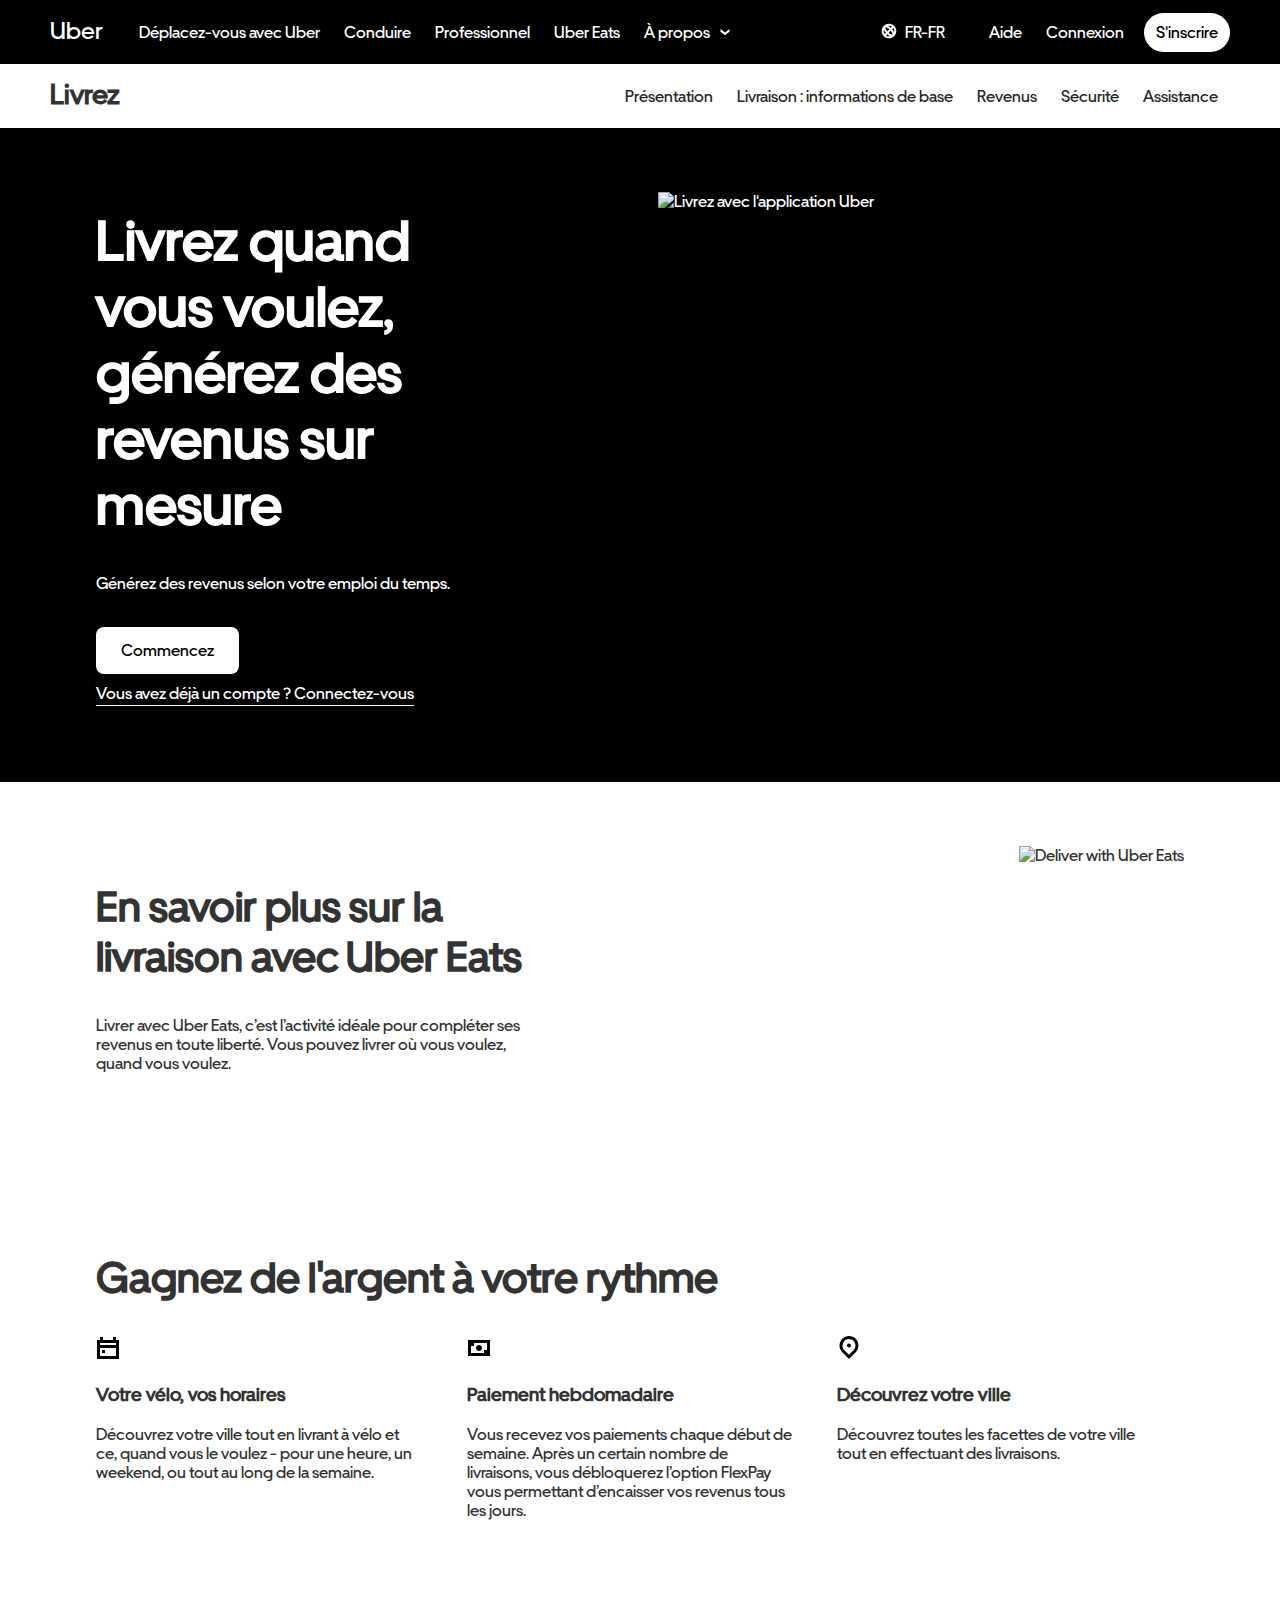
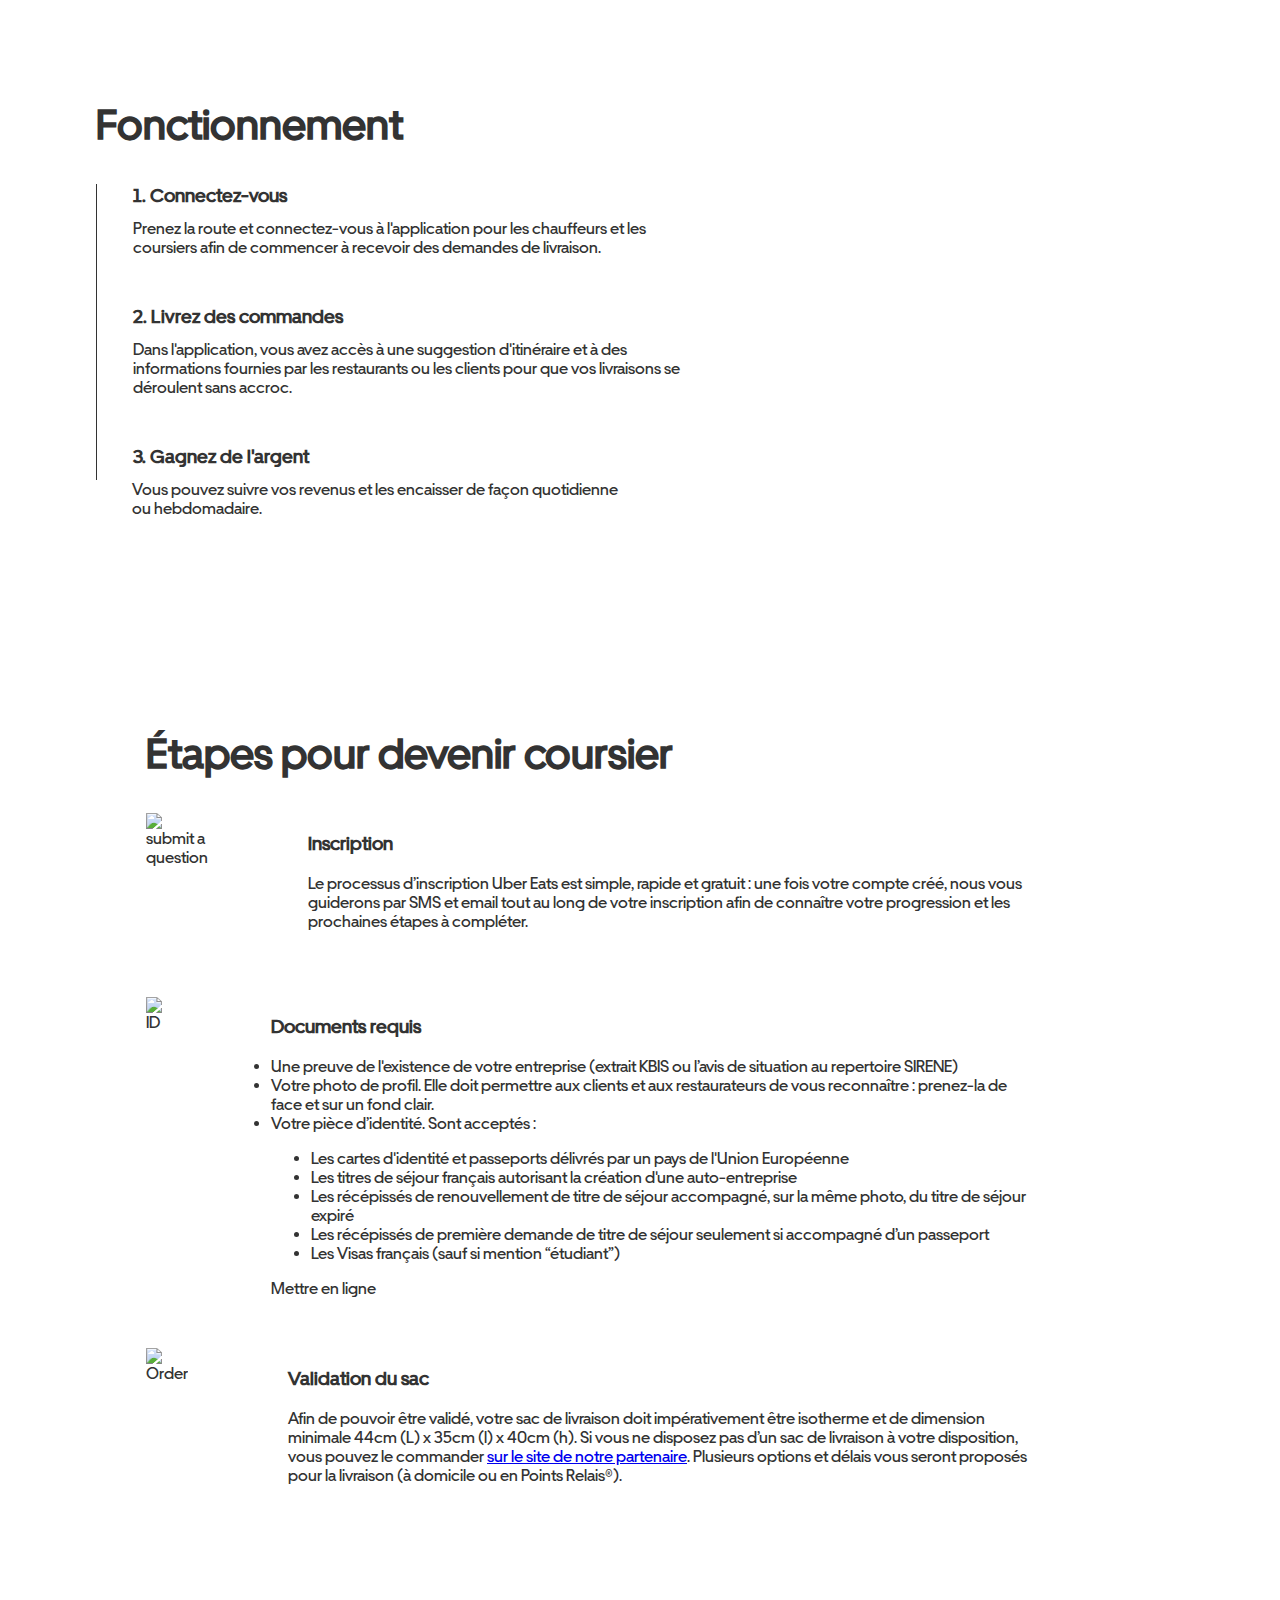
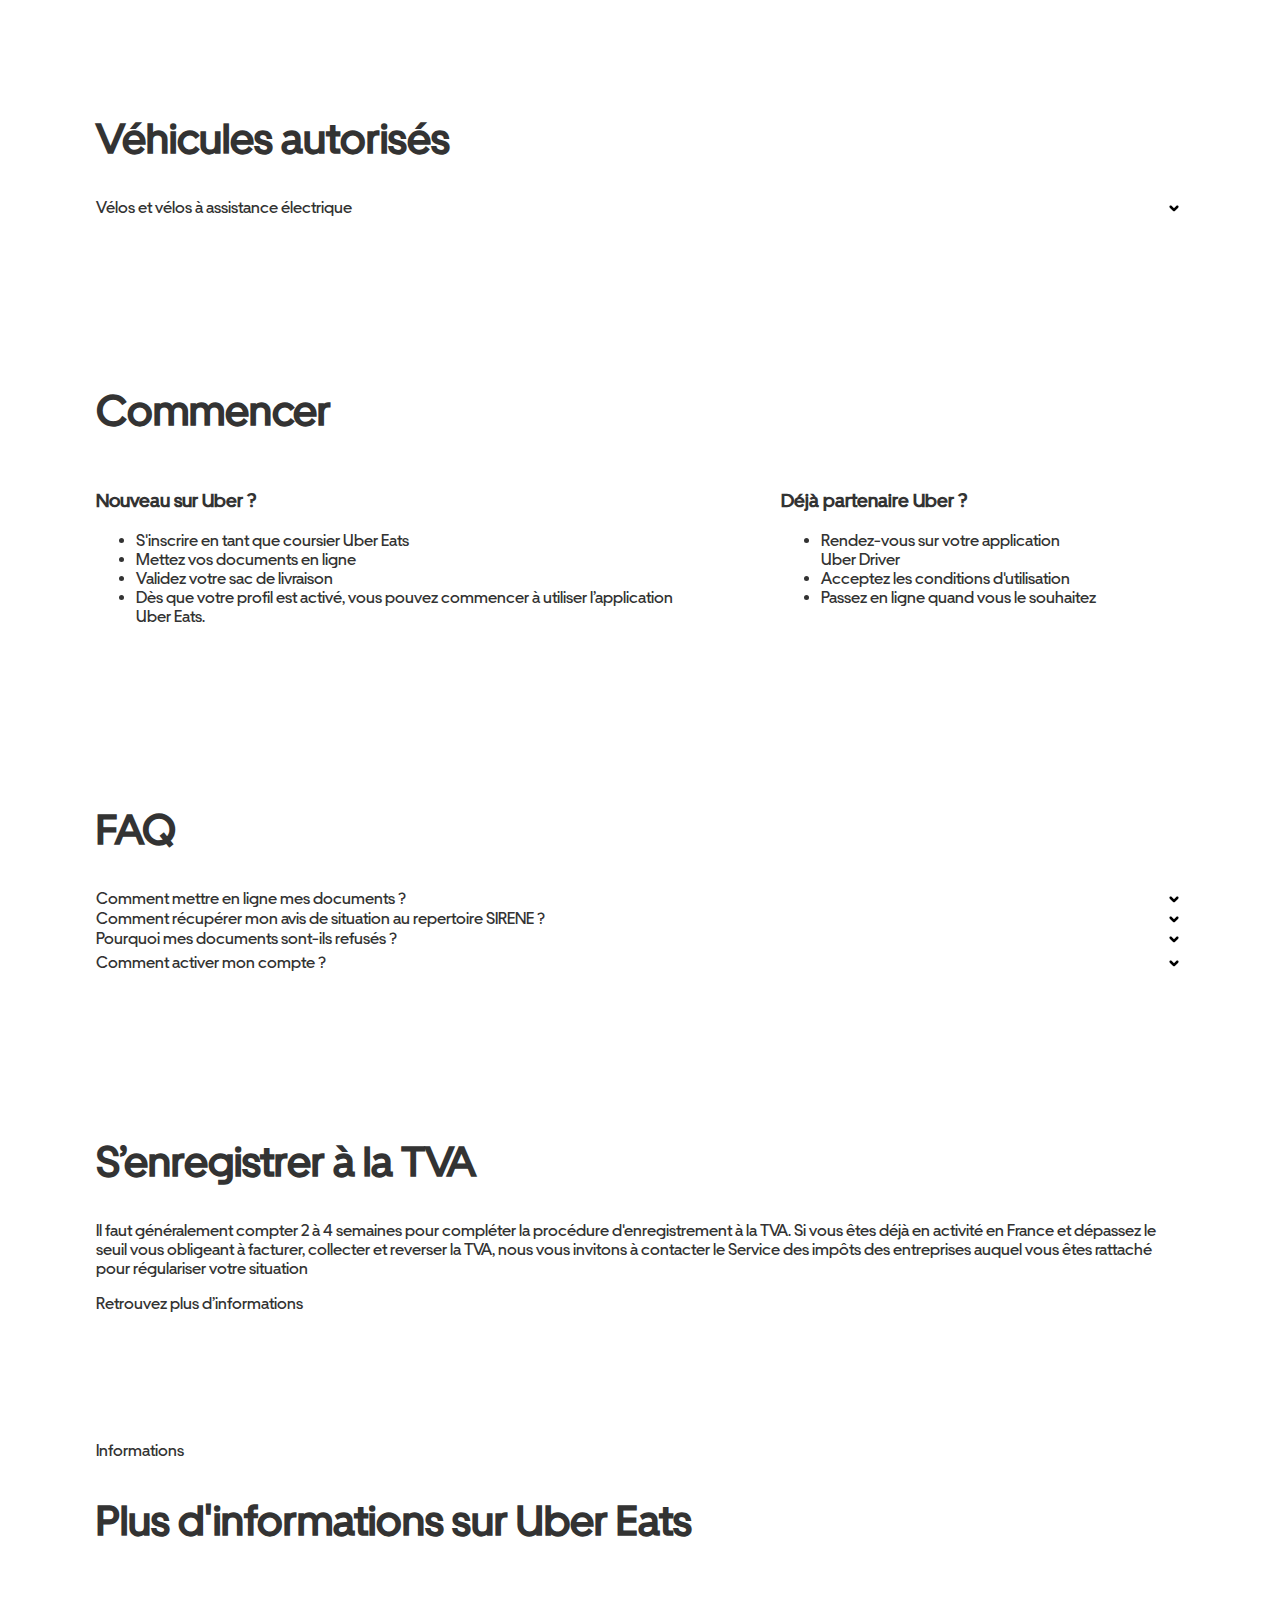
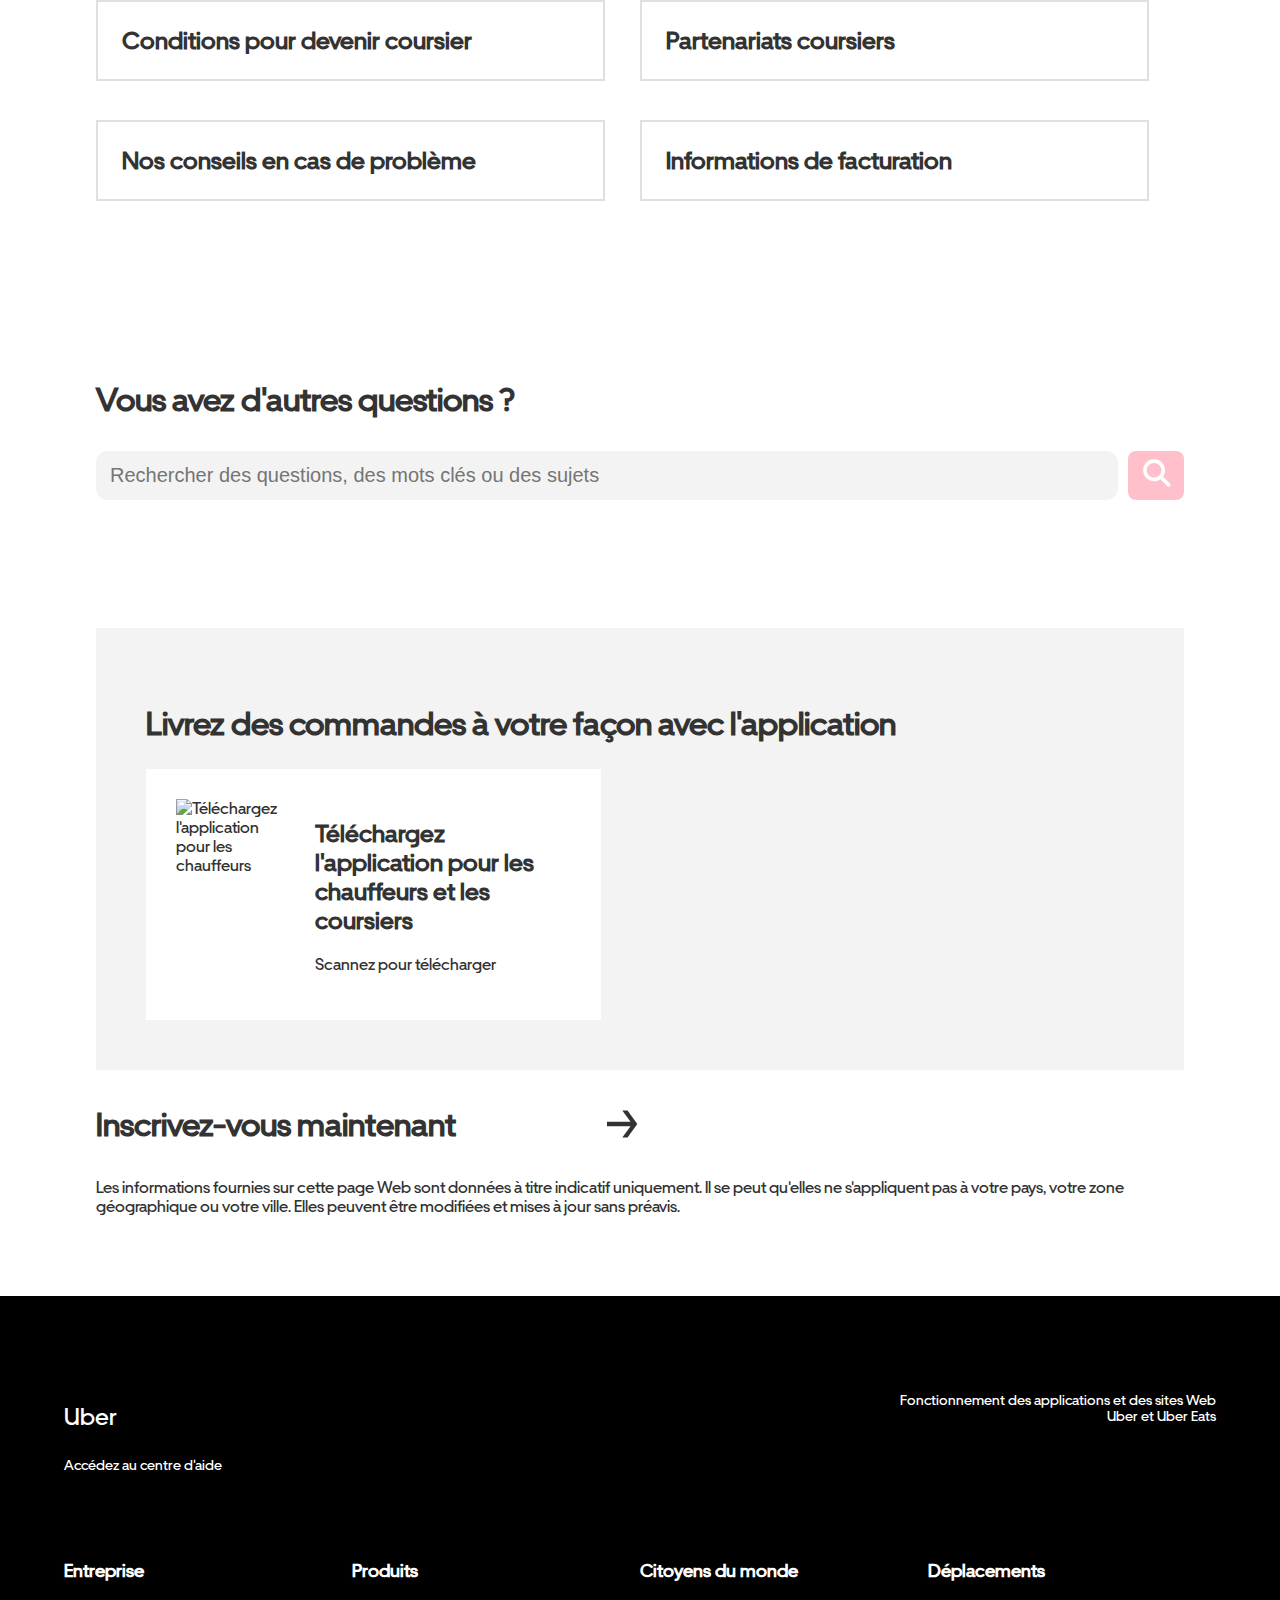
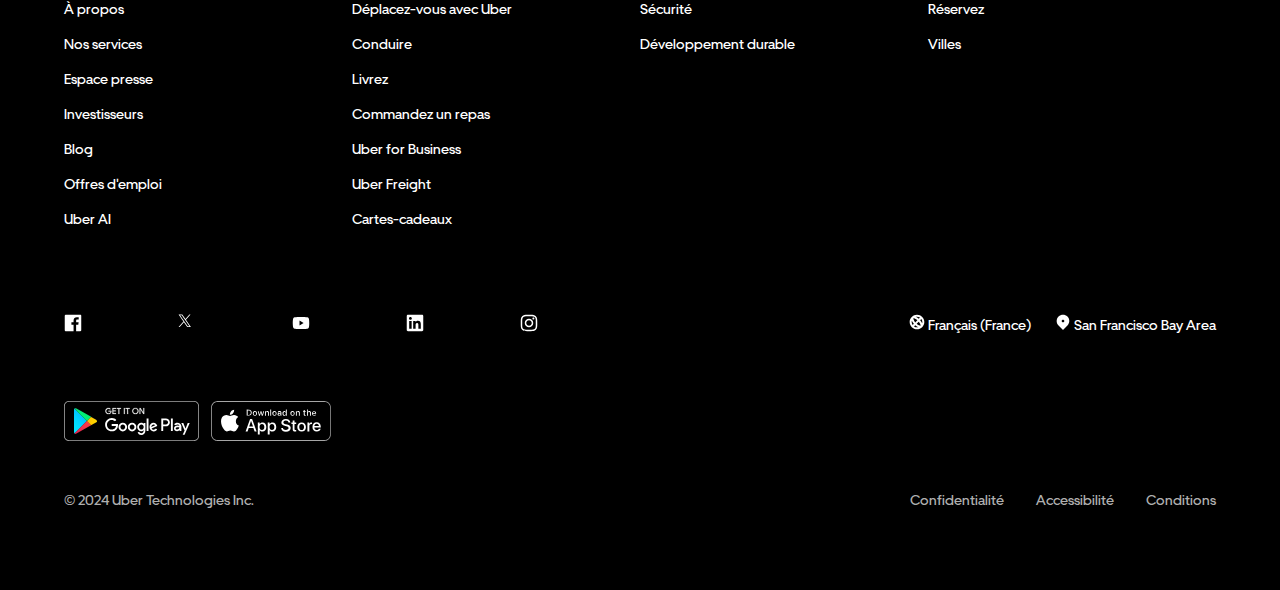
==== commit ce2b5e92: "Corrections du mode desktop" ====
--- a/index.html
+++ b/index.html
@@ -103,172 +103,226 @@
         </section>
 
         <section>
-            <div class="d-flex">
-                <div>
-                    <h2 class="size-42">En savoir plus sur la livraison avec Uber Eats</h2>
-
-                    <p class="cmln__paragraph">Livrer avec Uber Eats, c’est l’activité idéale pour compléter ses revenus
-                        en
-                        toute
-                        liberté. Vous pouvez livrer où vous voulez, quand vous&nbsp;voulez.</p>
-                </div>
-                <img src="https://www.uber-assets.com/image/upload/f_auto,q_auto:eco,c_fill,h_368,w_552/v1617104233/assets/0e/f21ba5-c5b0-4365-a527-8640f59fbc96/original/UberIM_003072---mobile.jpg"
-                    alt="Deliver with Uber Eats" aria-hidden="true" role="presentation" class="css-ZwMiT">
-
-            </div>
-        </section>
-
-        <section>
-            <div>
+            <div class="container">
+                <div class="d-flex j-between">
+                    <div class="left">
+                        <h2 class="size-42">En savoir plus sur la livraison avec Uber Eats</h2>
+                        <p class="cmln__paragraph">Livrer avec Uber Eats, c’est l’activité idéale pour compléter ses
+                            revenus
+                            en
+                            toute
+                            liberté. Vous pouvez livrer où vous voulez, quand vous&nbsp;voulez.</p>
+                    </div>
+                    <img src="https://www.uber-assets.com/image/upload/f_auto,q_auto:eco,c_fill,h_368,w_552/v1617104233/assets/0e/f21ba5-c5b0-4365-a527-8640f59fbc96/original/UberIM_003072---mobile.jpg"
+                        alt="Deliver with Uber Eats" aria-hidden="true" role="presentation" class="css-ZwMiT">
+                </div>
+            </div>
+        </section>
+
+        <section>
+            <div class="container">
                 <h2 class="size-42">Gagnez de l'argent à votre rythme</h2>
-
-                <div id="main-div" class="d-flex">
+                <div id="main-div" class="d-flex money">
                     <div>
+                        <img src="./calendar-outlined.svg" alt="Calendrier">
                         <h3 class="css-hMHLWU">Votre vélo, vos horaires</h3>
-
                         <p class="cmln__paragraph">Découvrez votre ville tout en livrant à vélo et ce, quand vous le
                             voulez
                             -
                             pour une
                             heure, un weekend, ou tout au long de la&nbsp;semaine.</p>
                     </div>
-
                     <div>
+                        <img src="./money-outlined.svg" alt="Argent">
                         <h3 class="css-hMHLWU">Paiement hebdomadaire</h3>
-
                         <p class="cmln__paragraph">Vous recevez vos paiements chaque début de semaine. Après un certain
                             nombre
                             de
                             livraisons, vous débloquerez l’option FlexPay vous permettant d’encaisser vos revenus tous
                             les&nbsp;jours.
                         </p>
-
-                    </div>
-
+                    </div>
                     <div>
+                        <img src="./location-marker-outlined.svg" alt="Localisation">
                         <h3 class="css-hMHLWU">Découvrez votre ville</h3>
-
                         <p class="cmln__paragraph">Découvrez toutes les facettes de votre ville tout en effectuant
                             des&nbsp;livraisons.</p>
-
-                    </div>
-                </div>
-            </div>
-        </section>
-
-        <section>
-            <h2 class="css-jmnQxd">Fonctionnement</h2>
-
-            <h3 class="css-cEjZmB">1. Connectez-vous</h3>
-
-            <p class="cmln__paragraph">Prenez la route et connectez-vous à l'application pour les chauffeurs et les
-                coursiers afin de commencer à recevoir des demandes de&nbsp;livraison.</p>
-
-            <h3 class="css-cEjZmB">2. Livrez des commandes</h3>
-
-            <p class="cmln__paragraph">Dans l'application, vous avez accès à une suggestion d'itinéraire et à des
-                informations fournies par les restaurants ou les clients pour que vos livraisons se déroulent
-                sans&nbsp;accroc.</p>
-
-            <h3 class="css-cEjZmB">3. Gagnez de l'argent</h3>
-
-            <p class="cmln__paragraph">Vous pouvez suivre vos revenus et les encaisser de façon quotidienne
-                ou&nbsp;hebdomadaire.</p>
-        </section>
-
-        <section>
-            <div class="px-50">
-                <h2 class="size-42">Étapes pour devenir coursier</h2>
-    
-                <div class="d-flex margin-l-100-div m-b-50">
-                    <div>
-                        <img src="https://www.uber-assets.com/image/upload/q_auto:eco,c_fill,h_478,w_848/v1561655777/assets/85/203ae6-3d6a-4f30-8cba-4a927cf47d9c/original/DE1.2_Submit-a-question.svg"
-                            alt="submit a question" aria-hidden="true" role="presentation" class="css-ZwMiT">
-                    </div>
-                    <div>
-                        <h3 class="css-cEjZmB">Inscription</h3>
-                        <p>Le processus d’inscription Uber Eats est simple, rapide et gratuit : une
-                            fois
-                            votre
-                            compte créé, nous vous guiderons par SMS et email tout au long de votre inscription afin de
-                            connaître votre
-                            progression et les prochaines étapes à&nbsp;compléter.</p>
-                    </div>
-                </div>
-    
-                <div class="d-flex margin-l-100-div m-b-50">
-                    <div>
-                        <img src="https://www.uber-assets.com/image/upload/q_auto:eco,c_fill,h_478,w_848/v1561663109/assets/89/b1bb43-5127-4b22-ada7-7de135133b68/original/DE4.3_ID.svg"
-                            alt="ID" aria-hidden="true" role="presentation" class="css-ZwMiT">
-                    </div>
-    
-                    <div>
-                        <h3 class="css-cEjZmB">Documents requis</h3>
-    
-                        <li class="cmln__list-item">Une preuve de l'existence de votre entreprise
-                            (extrait KBIS ou l’avis de situation au repertoire&nbsp;SIRENE)</li>
-                        <li class="cmln__list-item">Votre photo de profil. Elle doit permettre aux clients et aux
-                            restaurateurs de
-                            vous
-                            reconnaître : prenez-la de face et sur un fond&nbsp;clair.</li>
-                        <li class="cmln__list-item">Votre pièce d’identité. Sont acceptés :
-                            <ul class="cmln__list">
-                                <li class="cmln__list-item">Les cartes d'identité et passeports délivrés par un pays de
-                                    l'Union
-                                    Européenne
-                                </li>
-                                <li class="cmln__list-item">Les titres de séjour français autorisant la création d'une
-                                    auto-entreprise
-                                </li>
-                                <li class="cmln__list-item">Les récépissés de renouvellement de titre de séjour accompagné,
-                                    sur la
-                                    même
-                                    photo, du titre de séjour expiré</li>
-                                <li class="cmln__list-item">Les récépissés de première demande de titre de séjour seulement
-                                    si
-                                    accompagné
-                                    d’un passeport</li>
-                                <li class="cmln__list-item">Les Visas français (sauf si mention&nbsp;“étudiant”)</li>
+                    </div>
+                </div>
+            </div>
+
+        </section>
+
+        <section>
+            <div class="container">
+                <h2 class="size-42 css-jmnQxd">Fonctionnement</h2>
+                <div class="fonctionnement">
+                    <h3 class="css-cEjZmB">1. Connectez-vous</h3>
+                    <p class="cmln__paragraph">Prenez la route et connectez-vous à l'application pour les chauffeurs et
+                        les
+                        coursiers afin de commencer à recevoir des demandes de&nbsp;livraison.</p>
+                    <h3 class="css-cEjZmB">2. Livrez des commandes</h3>
+                    <p class="cmln__paragraph">Dans l'application, vous avez accès à une suggestion d'itinéraire et à
+                        des
+                        informations fournies par les restaurants ou les clients pour que vos livraisons se déroulent
+                        sans&nbsp;accroc.</p>
+                    <h3 class="css-cEjZmB">3. Gagnez de l'argent</h3>
+                    <p class="cmln__paragraph end">Vous pouvez suivre vos revenus et les encaisser de façon quotidienne
+                        ou&nbsp;hebdomadaire.</p>
+                </div>
+            </div>
+        </section>
+
+        <section>
+            <div class="container">
+                <div class="px-50">
+                    <h2 class="size-42">Étapes pour devenir coursier</h2>
+                    <div class="d-flex margin-l-100-div m-b-50">
+                        <div>
+                            <img src="https://www.uber-assets.com/image/upload/q_auto:eco,c_fill,h_478,w_848/v1561655777/assets/85/203ae6-3d6a-4f30-8cba-4a927cf47d9c/original/DE1.2_Submit-a-question.svg"
+                                alt="submit a question" aria-hidden="true" role="presentation" class="css-ZwMiT">
+                        </div>
+                        <div>
+                            <h3 class="css-cEjZmB">Inscription</h3>
+                            <p>Le processus d’inscription Uber Eats est simple, rapide et gratuit : une
+                                fois
+                                votre
+                                compte créé, nous vous guiderons par SMS et email tout au long de votre inscription afin
+                                de
+                                connaître votre
+                                progression et les prochaines étapes à&nbsp;compléter.</p>
+                        </div>
+                    </div>
+                    <div class="d-flex margin-l-100-div m-b-50">
+                        <div>
+                            <img src="https://www.uber-assets.com/image/upload/q_auto:eco,c_fill,h_478,w_848/v1561663109/assets/89/b1bb43-5127-4b22-ada7-7de135133b68/original/DE4.3_ID.svg"
+                                alt="ID" aria-hidden="true" role="presentation" class="css-ZwMiT">
+                        </div>
+                        <div>
+                            <h3 class="css-cEjZmB">Documents requis</h3>
+
+                            <li class="cmln__list-item">Une preuve de l'existence de votre entreprise
+                                (extrait KBIS ou l’avis de situation au repertoire&nbsp;SIRENE)</li>
+                            <li class="cmln__list-item">Votre photo de profil. Elle doit permettre aux clients et aux
+                                restaurateurs de
+                                vous
+                                reconnaître : prenez-la de face et sur un fond&nbsp;clair.</li>
+                            <li class="cmln__list-item">Votre pièce d’identité. Sont acceptés :
+                                <ul class="cmln__list">
+                                    <li class="cmln__list-item">Les cartes d'identité et passeports délivrés par un pays
+                                        de
+                                        l'Union
+                                        Européenne
+                                    </li>
+                                    <li class="cmln__list-item">Les titres de séjour français autorisant la création
+                                        d'une
+                                        auto-entreprise
+                                    </li>
+                                    <li class="cmln__list-item">Les récépissés de renouvellement de titre de séjour
+                                        accompagné,
+                                        sur la
+                                        même
+                                        photo, du titre de séjour expiré</li>
+                                    <li class="cmln__list-item">Les récépissés de première demande de titre de séjour
+                                        seulement
+                                        si
+                                        accompagné
+                                        d’un passeport</li>
+                                    <li class="cmln__list-item">Les Visas français (sauf si mention&nbsp;“étudiant”)
+                                    </li>
+                                </ul>
+                            </li>
+                            <span data-testid="text-cta" class="css-ePstdz">Mettre en ligne</span>
+                        </div>
+                    </div>
+                    <div class="d-flex margin-l-100-div m-b-50">
+                        <div>
+                            <img src="https://www.uber-assets.com/image/upload/q_auto:eco,c_fill,h_478,w_848/v1561667384/assets/a7/2bf58c-62a7-4f0a-b02a-ca7a2f1eb1c1/original/DPE2.1_order.svg"
+                                alt="Order" aria-hidden="true" role="presentation" class="css-ZwMiT">
+                        </div>
+                        <div>
+                            <h3 class="css-cEjZmB">Validation du sac</h3>
+                            <p>Afin de pouvoir être validé, votre sac de livraison doit impérativement
+                                être
+                                isotherme et
+                                de dimension minimale 44cm (L) x 35cm (l) x 40cm (h). Si vous ne disposez pas d’un sac
+                                de
+                                livraison à
+                                votre
+                                disposition, vous pouvez le commander <a class="cmln__link"
+                                    href="https://uberfr.wearyourebrand.com/fr">sur
+                                    le
+                                    site de notre partenaire</a>. Plusieurs options et délais vous seront proposés pour
+                                la
+                                livraison (à
+                                domicile
+                                ou en Points&nbsp;Relais®).</p>
+                        </div>
+                    </div>
+                </div>
+        </section>
+
+        <section>
+            <div class="container">
+                <div class="">
+                    <h2 class="size-42">Véhicules autorisés</h2>
+                    <div class="d-flex j-between">
+                        <div tabindex="0" role="button" aria-expanded="false" class="css-kmayiX">Vélos et vélos à
+                            assistance
+                            électrique
+                        </div>
+                        <div>
+                            <svg class="w-20" viewBox="0 0 24 24" title="Expand" class="css-keOUxx">
+                                <g class="css-ePdgqe"><svg data-baseweb="icon" title="Down Small" viewBox="0 0 24 24"
+                                        class="css-juLsjX">
+                                        <title>Down Small</title>
+                                        <path fill-rule="evenodd" clip-rule="evenodd"
+                                            d="M10.9394 15.5607C11.5252 16.1464 12.4749 16.1464 13.0607 15.5607L17.0607 11.5607C17.6465 10.9749 17.6465 10.0251 17.0607 9.43934C16.4749 8.85355 15.5252 8.85355 14.9394 9.43934L12 12.3787L9.06069 9.43934C8.4749 8.85355 7.52515 8.85355 6.93937 9.43934C6.35358 10.0251 6.35358 10.9749 6.93937 11.5607L10.9394 15.5607Z">
+                                        </path>
+                                    </svg>
+                                </g>
+                            </svg>
+                        </div>
+                    </div>
+                </div>
+            </div>
+        </section>
+
+        <section>
+            <div class="container">
+                <div class="">
+                    <h2 class="size-42">Commencer</h2>
+                    <div class="d-flex margin-l-50-div">
+                        <div>
+                            <h3>Nouveau sur Uber ?</h3>
+                            <ul>
+                                <li>S'inscrire en tant que coursier Uber&nbsp;Eats</li>
+                                <li>Mettez vos documents en&nbsp;ligne</li>
+                                <li>Validez votre sac de&nbsp;livraison</li>
+                                <li>Dès que votre profil est activé, vous pouvez commencer à utiliser l’application
+                                    Uber&nbsp;Eats.</li>
                             </ul>
-                        </li>
-                        <span data-testid="text-cta" class="css-ePstdz">Mettre en ligne</span>
-                    </div>
-                </div>
-    
-                <div class="d-flex margin-l-100-div m-b-50">
-                    <div>
-                        <img src="https://www.uber-assets.com/image/upload/q_auto:eco,c_fill,h_478,w_848/v1561667384/assets/a7/2bf58c-62a7-4f0a-b02a-ca7a2f1eb1c1/original/DPE2.1_order.svg"
-                            alt="Order" aria-hidden="true" role="presentation" class="css-ZwMiT">
-                    </div>
-                    <div>
-                        <h3 class="css-cEjZmB">Validation du sac</h3>
-                        <p>Afin de pouvoir être validé, votre sac de livraison doit impérativement
-                            être
-                            isotherme et
-                            de dimension minimale 44cm (L) x 35cm (l) x 40cm (h). Si vous ne disposez pas d’un sac de
-                            livraison à
-                            votre
-                            disposition, vous pouvez le commander <a class="cmln__link"
-                                href="https://uberfr.wearyourebrand.com/fr">sur
-                                le
-                                site de notre partenaire</a>. Plusieurs options et délais vous seront proposés pour la
-                            livraison (à
-                            domicile
-                            ou en Points&nbsp;Relais®).</p>
-                    </div>
-                </div>
-        </section>
-
-        <section>
-
-            <div class="p-50">
-                <h2>Véhicules autorisés</h2>
-                <div class="d-flex j-between">
-                    <div tabindex="0" role="button" aria-expanded="false" class="css-kmayiX">Vélos et vélos à assistance
-                        électrique
-    
-                    </div>
-                    <div>
+                        </div>
+                        <div>
+                            <h3>Déjà partenaire Uber ?</h3>
+                            <ul>
+                                <li>Rendez-vous sur votre application Uber&nbsp;Driver</li>
+                                <li>Acceptez les conditions&nbsp;d'utilisation</li>
+                                <li>Passez en ligne quand vous le&nbsp;souhaitez</li>
+                            </ul>
+                        </div>
+                    </div>
+                </div>
+            </div>
+        </section>
+
+        <section>
+            <div class="container">
+                <div class="">
+                    <h2 class="size-42">FAQ</h2>
+                    <div tabindex="0" role="button" aria-expanded="false" class="d-flex j-between">Comment mettre en
+                        ligne
+                        mes documents ?
                         <svg class="w-20" viewBox="0 0 24 24" title="Expand" class="css-keOUxx">
                             <g class="css-ePdgqe"><svg data-baseweb="icon" title="Down Small" viewBox="0 0 24 24"
                                     class="css-juLsjX">
@@ -276,178 +330,142 @@
                                     <path fill-rule="evenodd" clip-rule="evenodd"
                                         d="M10.9394 15.5607C11.5252 16.1464 12.4749 16.1464 13.0607 15.5607L17.0607 11.5607C17.6465 10.9749 17.6465 10.0251 17.0607 9.43934C16.4749 8.85355 15.5252 8.85355 14.9394 9.43934L12 12.3787L9.06069 9.43934C8.4749 8.85355 7.52515 8.85355 6.93937 9.43934C6.35358 10.0251 6.35358 10.9749 6.93937 11.5607L10.9394 15.5607Z">
                                     </path>
-                                </svg></g>
-                        </svg>
-                    </div>
-                </div>
-            </div>
-        </section>
-
-        <section>
-            <div class="p-50">
-                <h2>Commencer</h2>
-
-                <div class="d-flex margin-l-50-div">
-                    <div>
-                        <h3>Nouveau sur Uber ?</h3>
-                        <ul>
-                            <li>S'inscrire en tant que coursier Uber&nbsp;Eats</li>
-                            <li>Mettez vos documents en&nbsp;ligne</li>
-                            <li>Validez votre sac de&nbsp;livraison</li>
-                            <li>Dès que votre profil est activé, vous pouvez commencer à utiliser l’application
-                                Uber&nbsp;Eats.</li>
-                        </ul>
-                    </div>
-                    <div>
-                        <h3>Déjà partenaire Uber ?</h3>
-                        <ul>
-                            <li>Rendez-vous sur votre application Uber&nbsp;Driver</li>
-                            <li>Acceptez les conditions&nbsp;d'utilisation</li>
-                            <li>Passez en ligne quand vous le&nbsp;souhaitez</li>
-                        </ul>
-                    </div>
-                </div>
-            </div>
-
-            <div class="p-50">
-                <h2 class="size-42">FAQ</h2>
-
-                <div tabindex="0" role="button" aria-expanded="false" class="d-flex j-between">Comment mettre en ligne
-                    mes documents ?
-                    <svg class="w-20" viewBox="0 0 24 24" title="Expand" class="css-keOUxx">
-                        <g class="css-ePdgqe"><svg data-baseweb="icon" title="Down Small" viewBox="0 0 24 24"
-                                class="css-juLsjX">
-                                <title>Down Small</title>
-                                <path fill-rule="evenodd" clip-rule="evenodd"
-                                    d="M10.9394 15.5607C11.5252 16.1464 12.4749 16.1464 13.0607 15.5607L17.0607 11.5607C17.6465 10.9749 17.6465 10.0251 17.0607 9.43934C16.4749 8.85355 15.5252 8.85355 14.9394 9.43934L12 12.3787L9.06069 9.43934C8.4749 8.85355 7.52515 8.85355 6.93937 9.43934C6.35358 10.0251 6.35358 10.9749 6.93937 11.5607L10.9394 15.5607Z">
-                                </path>
-                            </svg></g>
-                    </svg>
-                </div>
-
-                <div tabindex="0" role="button" aria-expanded="false" class="d-flex j-between">Comment récupérer mon
-                    avis de situation au repertoire SIRENE ?
-                    <svg class="w-20" viewBox="0 0 24 24" title="Expand" class="css-keOUxx">
-                        <g class="css-ePdgqe"><svg data-baseweb="icon" title="Down Small" viewBox="0 0 24 24"
-                                class="css-juLsjX">
-                                <title>Down Small</title>
-                                <path fill-rule="evenodd" clip-rule="evenodd"
-                                    d="M10.9394 15.5607C11.5252 16.1464 12.4749 16.1464 13.0607 15.5607L17.0607 11.5607C17.6465 10.9749 17.6465 10.0251 17.0607 9.43934C16.4749 8.85355 15.5252 8.85355 14.9394 9.43934L12 12.3787L9.06069 9.43934C8.4749 8.85355 7.52515 8.85355 6.93937 9.43934C6.35358 10.0251 6.35358 10.9749 6.93937 11.5607L10.9394 15.5607Z">
-                                </path>
-                            </svg></g>
-                    </svg>
-                </div>
-
-                <div tabindex="0" role="button" aria-expanded="false" class="d-flex j-between">
-                    <div>Pourquoi mes documents sont-ils refusés ?</div>
-                    <div>
-                        <svg class="w-20" viewBox="0 0 24 24" title="Expand">
+                                </svg>
+                            </g>
+                        </svg>
+                    </div>
+                    <div tabindex="0" role="button" aria-expanded="false" class="d-flex j-between">Comment récupérer mon
+                        avis de situation au repertoire SIRENE ?
+                        <svg class="w-20" viewBox="0 0 24 24" title="Expand" class="css-keOUxx">
                             <g class="css-ePdgqe"><svg data-baseweb="icon" title="Down Small" viewBox="0 0 24 24"
                                     class="css-juLsjX">
                                     <title>Down Small</title>
                                     <path fill-rule="evenodd" clip-rule="evenodd"
                                         d="M10.9394 15.5607C11.5252 16.1464 12.4749 16.1464 13.0607 15.5607L17.0607 11.5607C17.6465 10.9749 17.6465 10.0251 17.0607 9.43934C16.4749 8.85355 15.5252 8.85355 14.9394 9.43934L12 12.3787L9.06069 9.43934C8.4749 8.85355 7.52515 8.85355 6.93937 9.43934C6.35358 10.0251 6.35358 10.9749 6.93937 11.5607L10.9394 15.5607Z">
                                     </path>
-                                </svg></g>
-                        </svg>
-                    </div>
-                </div>
-
-                <div tabindex="0" role="button" aria-expanded="false" class="d-flex j-between">Comment activer mon
-                    compte ?<svg class="w-20" viewBox="0 0 24 24" title="Expand" class="css-keOUxx">
-                        <g class="css-ePdgqe"><svg data-baseweb="icon" title="Down Small" viewBox="0 0 24 24"
-                                class="css-juLsjX">
-                                <title>Down Small</title>
+                                </svg>
+                            </g>
+                        </svg>
+                    </div>
+                    <div tabindex="0" role="button" aria-expanded="false" class="d-flex j-between">
+                        <div>Pourquoi mes documents sont-ils refusés ?</div>
+                        <div>
+                            <svg class="w-20" viewBox="0 0 24 24" title="Expand">
+                                <g class="css-ePdgqe"><svg data-baseweb="icon" title="Down Small" viewBox="0 0 24 24"
+                                        class="css-juLsjX">
+                                        <title>Down Small</title>
+                                        <path fill-rule="evenodd" clip-rule="evenodd"
+                                            d="M10.9394 15.5607C11.5252 16.1464 12.4749 16.1464 13.0607 15.5607L17.0607 11.5607C17.6465 10.9749 17.6465 10.0251 17.0607 9.43934C16.4749 8.85355 15.5252 8.85355 14.9394 9.43934L12 12.3787L9.06069 9.43934C8.4749 8.85355 7.52515 8.85355 6.93937 9.43934C6.35358 10.0251 6.35358 10.9749 6.93937 11.5607L10.9394 15.5607Z">
+                                        </path>
+                                    </svg>
+                                </g>
+                            </svg>
+                        </div>
+                    </div>
+
+                    <div tabindex="0" role="button" aria-expanded="false" class="d-flex j-between">Comment activer mon
+                        compte ?<svg class="w-20" viewBox="0 0 24 24" title="Expand" class="css-keOUxx">
+                            <g class="css-ePdgqe">
+                                <svg data-baseweb="icon" title="Down Small" viewBox="0 0 24 24" class="css-juLsjX">
+                                    <title>Down Small</title>
+                                    <path fill-rule="evenodd" clip-rule="evenodd"
+                                        d="M10.9394 15.5607C11.5252 16.1464 12.4749 16.1464 13.0607 15.5607L17.0607 11.5607C17.6465 10.9749 17.6465 10.0251 17.0607 9.43934C16.4749 8.85355 15.5252 8.85355 14.9394 9.43934L12 12.3787L9.06069 9.43934C8.4749 8.85355 7.52515 8.85355 6.93937 9.43934C6.35358 10.0251 6.35358 10.9749 6.93937 11.5607L10.9394 15.5607Z">
+                                    </path>
+                                </svg>
+                            </g>
+                        </svg>
+                    </div>
+                </div>
+            </div>
+        </section>
+
+        <section>
+            <div class="container">
+                <div class="">
+                    <h2 class="size-42">S’enregistrer à la TVA </h2>
+                    <p>Il faut généralement compter 2 à 4 semaines pour compléter la procédure d'enregistrement à la
+                        TVA. Si
+                        vous êtes déjà en activité en France et dépassez le seuil vous obligeant à facturer, collecter
+                        et
+                        reverser la TVA, nous vous invitons à contacter le Service des impôts des entreprises auquel
+                        vous
+                        êtes rattaché pour régulariser votre&nbsp;situation</p>
+                    <span data-testid="text-cta" class="css-ePstdz">Retrouvez plus d’informations</span>
+                </div>
+            </div>
+        </section>
+
+        <section>
+            <div class="container">
+                <div class="">
+                    <div>Informations</div>
+                    <h2 class="size-42">Plus d'informations sur Uber Eats</h2>
+                    <div class="wrapper">
+                        <h2>Conditions pour devenir coursier</h2>
+                        <h2>Partenariats coursiers</h2>
+                    </div>
+                    <div class="wrapper">
+                        <h2>Nos conseils en cas de problème</h2>
+                        <h2>Informations de facturation</h2>
+                    </div>
+                </div>
+            </div>
+        </section>
+
+        <section>
+            <div class="container">
+                <div class="">
+                    <h3 class="size-32" data-baseweb="typo-headinglarge">Vous avez d'autres questions&nbsp;?</h3>
+                    <div class="d-flex">
+                        <input id="main-search" aria-autocomplete="list" aria-invalid="false" aria-required="false"
+                            autocomplete="on" inputmode="text" name=""
+                            placeholder="Rechercher des questions, des mots clés ou des sujets" type="text" value="">
+                        <button id="main-search-btn" data-baseweb="button"><svg data-baseweb="icon" title="Search"
+                                viewBox="0 0 24 24" class="css-gsmJyZ">
+                                <title>Search</title>
                                 <path fill-rule="evenodd" clip-rule="evenodd"
-                                    d="M10.9394 15.5607C11.5252 16.1464 12.4749 16.1464 13.0607 15.5607L17.0607 11.5607C17.6465 10.9749 17.6465 10.0251 17.0607 9.43934C16.4749 8.85355 15.5252 8.85355 14.9394 9.43934L12 12.3787L9.06069 9.43934C8.4749 8.85355 7.52515 8.85355 6.93937 9.43934C6.35358 10.0251 6.35358 10.9749 6.93937 11.5607L10.9394 15.5607Z">
+                                    d="M11 6C8.79086 6 7 7.79086 7 10C7 12.2091 8.79086 14 11 14C13.2091 14 15 12.2091 15 10C15 7.79086 13.2091 6 11 6ZM5 10C5 6.68629 7.68629 4 11 4C14.3137 4 17 6.68629 17 10C17 11.2958 16.5892 12.4957 15.8907 13.4765L19.7071 17.2929C20.0976 17.6834 20.0976 18.3166 19.7071 18.7071C19.3166 19.0976 18.6834 19.0976 18.2929 18.7071L14.4765 14.8907C13.4957 15.5892 12.2958 16 11 16C7.68629 16 5 13.3137 5 10Z">
                                 </path>
-                            </svg></g>
-                    </svg></div>
-
-            </div>
-
-
-            <div class="p-50">
-                <h2 class="size-42">S’enregistrer à la TVA </h2>
-
-                <p>Il faut généralement compter 2 à 4 semaines pour compléter la procédure d'enregistrement à la TVA. Si
-                    vous êtes déjà en activité en France et dépassez le seuil vous obligeant à facturer, collecter et
-                    reverser la TVA, nous vous invitons à contacter le Service des impôts des entreprises auquel vous
-                    êtes rattaché pour régulariser votre&nbsp;situation</p>
-
-                <span data-testid="text-cta" class="css-ePstdz">Retrouvez plus d’informations</span>
-            </div>
-
-            <div class="p-50">
-                <div>Informations</div>
-
-                <h2 class="size-42">Plus d'informations sur Uber Eats</h2>
-
-                <div class="wrapper">
-                    <h2>Conditions pour devenir coursier</h2>
-
-                    <h2>Partenariats coursiers</h2>
-                </div>
-
-                <div class="wrapper">
-                    <h2>Nos conseils en cas de problème</h2>
-
-                    <h2>Informations de facturation</h2>
-                </div>
-            </div>
-
-            <div class="p-50">
-                <h3 class="size-32" data-baseweb="typo-headinglarge">Vous avez d'autres questions&nbsp;?</h3>
-
-                <div class="d-flex">
-                    <input id="main-search" aria-autocomplete="list" aria-invalid="false" aria-required="false"
-                        autocomplete="on" inputmode="text" name=""
-                        placeholder="Rechercher des questions, des mots clés ou des sujets" type="text" value="">
-                    <button id="main-search-btn" data-baseweb="button"><svg data-baseweb="icon" title="Search"
-                            viewBox="0 0 24 24" class="css-gsmJyZ">
-                            <title>Search</title>
-                            <path fill-rule="evenodd" clip-rule="evenodd"
-                                d="M11 6C8.79086 6 7 7.79086 7 10C7 12.2091 8.79086 14 11 14C13.2091 14 15 12.2091 15 10C15 7.79086 13.2091 6 11 6ZM5 10C5 6.68629 7.68629 4 11 4C14.3137 4 17 6.68629 17 10C17 11.2958 16.5892 12.4957 15.8907 13.4765L19.7071 17.2929C20.0976 17.6834 20.0976 18.3166 19.7071 18.7071C19.3166 19.0976 18.6834 19.0976 18.2929 18.7071L14.4765 14.8907C13.4957 15.5892 12.2958 16 11 16C7.68629 16 5 13.3137 5 10Z">
-                            </path>
-                        </svg></button>
-                </div>
-            </div>
-
-
-            <div style="padding: 50px;background-color: #F3F3F3;">
-                <h2 class="size-32">Livrez des commandes à votre façon avec l'application</h2>
-
-                <div style="width: 40%;background-color: white; padding: 30px 30px 30px 30px;" class="d-flex ">
-                    <div>
-                        <img style="margin-right: 20px;width: 150px;"
-                            src="https://www.uber-assets.com/image/upload/f_auto,q_auto:eco,c_fill,h_225,w_225/v1690813707/assets/50/e85531-2f7e-4ee7-92d4-e39a6801ee2b/original/QR_https___t.uber.com_download-driver-app.png"
-                            alt="Téléchargez l'application pour les chauffeurs" aria-hidden="true" role="presentation"
-                            class="css-ZwMiT">
-
-                    </div>
-                    <div>
-                        <h2>Téléchargez l'application pour les chauffeurs et les coursiers</h2>
-
-                        <p>Scannez pour&nbsp;télécharger</p>
-                    </div>
-                </div>
-            </div>
-
-            <div class="d-flex" style="width: 28%;">
-                <h2 style="margin-right: auto;padding-right: 20px;" class="size-32 m-t-auto m-b-auto"> Inscrivez-vous
-                    maintenant</h2>
-
-                <svg width="36px" height="36px" viewBox="0 0 24 24" fill="none">
-                    <title>Arrow right</title>
-                    <path d="m22.2 12-6.5 9h-3.5l5.5-7.5H2v-3h15.7L12.2 3h3.5l6.5 9Z" fill="currentColor"></path>
-                </svg>
-
-            </div>
-            <p>Les informations fournies sur cette page&nbsp;Web sont données à titre indicatif uniquement. Il se peut
-                qu'elles ne s'appliquent pas à votre pays, votre zone géographique ou votre ville. Elles peuvent être
-                modifiées et mises à jour sans préavis.</p>
-
-
+                            </svg>
+                        </button>
+                    </div>
+                </div>
+            </div>
+        </section>
+
+        <section>
+            <div class="container">
+                <div style="padding: 50px;background-color: #F3F3F3;">
+                    <h2 class="size-32">Livrez des commandes à votre façon avec l'application</h2>
+                    <div style="width: 40%;background-color: white; padding: 30px 30px 30px 30px;" class="d-flex ">
+                        <div>
+                            <img style="margin-right: 20px;width: 150px;"
+                                src="https://www.uber-assets.com/image/upload/f_auto,q_auto:eco,c_fill,h_225,w_225/v1690813707/assets/50/e85531-2f7e-4ee7-92d4-e39a6801ee2b/original/QR_https___t.uber.com_download-driver-app.png"
+                                alt="Téléchargez l'application pour les chauffeurs" aria-hidden="true"
+                                role="presentation" class="css-ZwMiT">
+                        </div>
+                        <div>
+                            <h2>Téléchargez l'application pour les chauffeurs et les coursiers</h2>
+                            <p>Scannez pour&nbsp;télécharger</p>
+                        </div>
+                    </div>
+                </div>
+
+                <div class="d-flex" style="width: 50%;padding: 36px 0 18px;">
+                    <h2 style="margin-right: auto;padding-right: 20px;" class="size-32 m-t-auto m-b-auto">
+                        Inscrivez-vous
+                        maintenant</h2>
+                    <svg width="36px" height="36px" viewBox="0 0 24 24" fill="none">
+                        <title>Arrow right</title>
+                        <path d="m22.2 12-6.5 9h-3.5l5.5-7.5H2v-3h15.7L12.2 3h3.5l6.5 9Z" fill="currentColor"></path>
+                    </svg>
+                </div>
+                <p>Les informations fournies sur cette page&nbsp;Web sont données à titre indicatif uniquement. Il se
+                    peut
+                    qu'elles ne s'appliquent pas à votre pays, votre zone géographique ou votre ville. Elles peuvent
+                    être
+                    modifiées et mises à jour sans préavis.</p>
+            </div>
         </section>
     </main>
 
--- a/index.css
+++ b/index.css
@@ -18,12 +18,14 @@
     --grisinter: #6b6b6b;
     --grisfonce: #282828;
     --grismoyen: #4b4b4b;
+    --gristexte: #333333;
     --font1: 'Uber Move', 'Helvetica', 'Arial', sans-serif;
 }
 
 body {
     font-family: var(--font1);
     margin: 0;
+    color: var(--gristexte);
 }
 
 /* ------------ HEADER ------------ */
@@ -326,25 +328,22 @@
 }
 
 main section {
-    padding: 64px 64px;
+    padding: 32px 64px;
 }
 
 main section div.container {
-    max-width: 1216px;
+    max-width: 1152px;
     width: calc(100% - 64px);
     padding: 32px;
-}
-
-#DeliverIntro {
-    background-color: var(--noir);
-}
-
-#DeliverIntro .container {
     gap: 28px;
     justify-content: space-between;
     flex-wrap: nowrap;
     align-items: center;
     margin: auto;
+}
+
+#DeliverIntro {
+    background-color: var(--noir);
 }
 
 #DeliverIntro h1 {
@@ -374,8 +373,39 @@
     background-color: var(--blanc);
 }
 
-#DeliverIntro .container .left {
+main section .container .left {
     width: 40%;
+}
+
+div.money {
+    justify-content: space-between;
+    gap: 24px;
+}
+
+div.money div {
+    width: 33%;
+}
+
+div.fonctionnement {
+    width: calc(60% - 36px);
+    position: relative;
+}
+
+div.fonctionnement h3, div.fonctionnement p {
+    margin: 0;
+    padding-bottom: 12px;
+}
+
+div.fonctionnement *:not(.cmln__paragraph.end) {
+    border-left: 1px solid var(--gristexte);
+}
+
+div.fonctionnement * {
+    padding-left: 36px;
+}
+
+div.fonctionnement p {
+    padding-bottom: 48px;
 }
 
 /* ------------ FOOTER ------------ */
